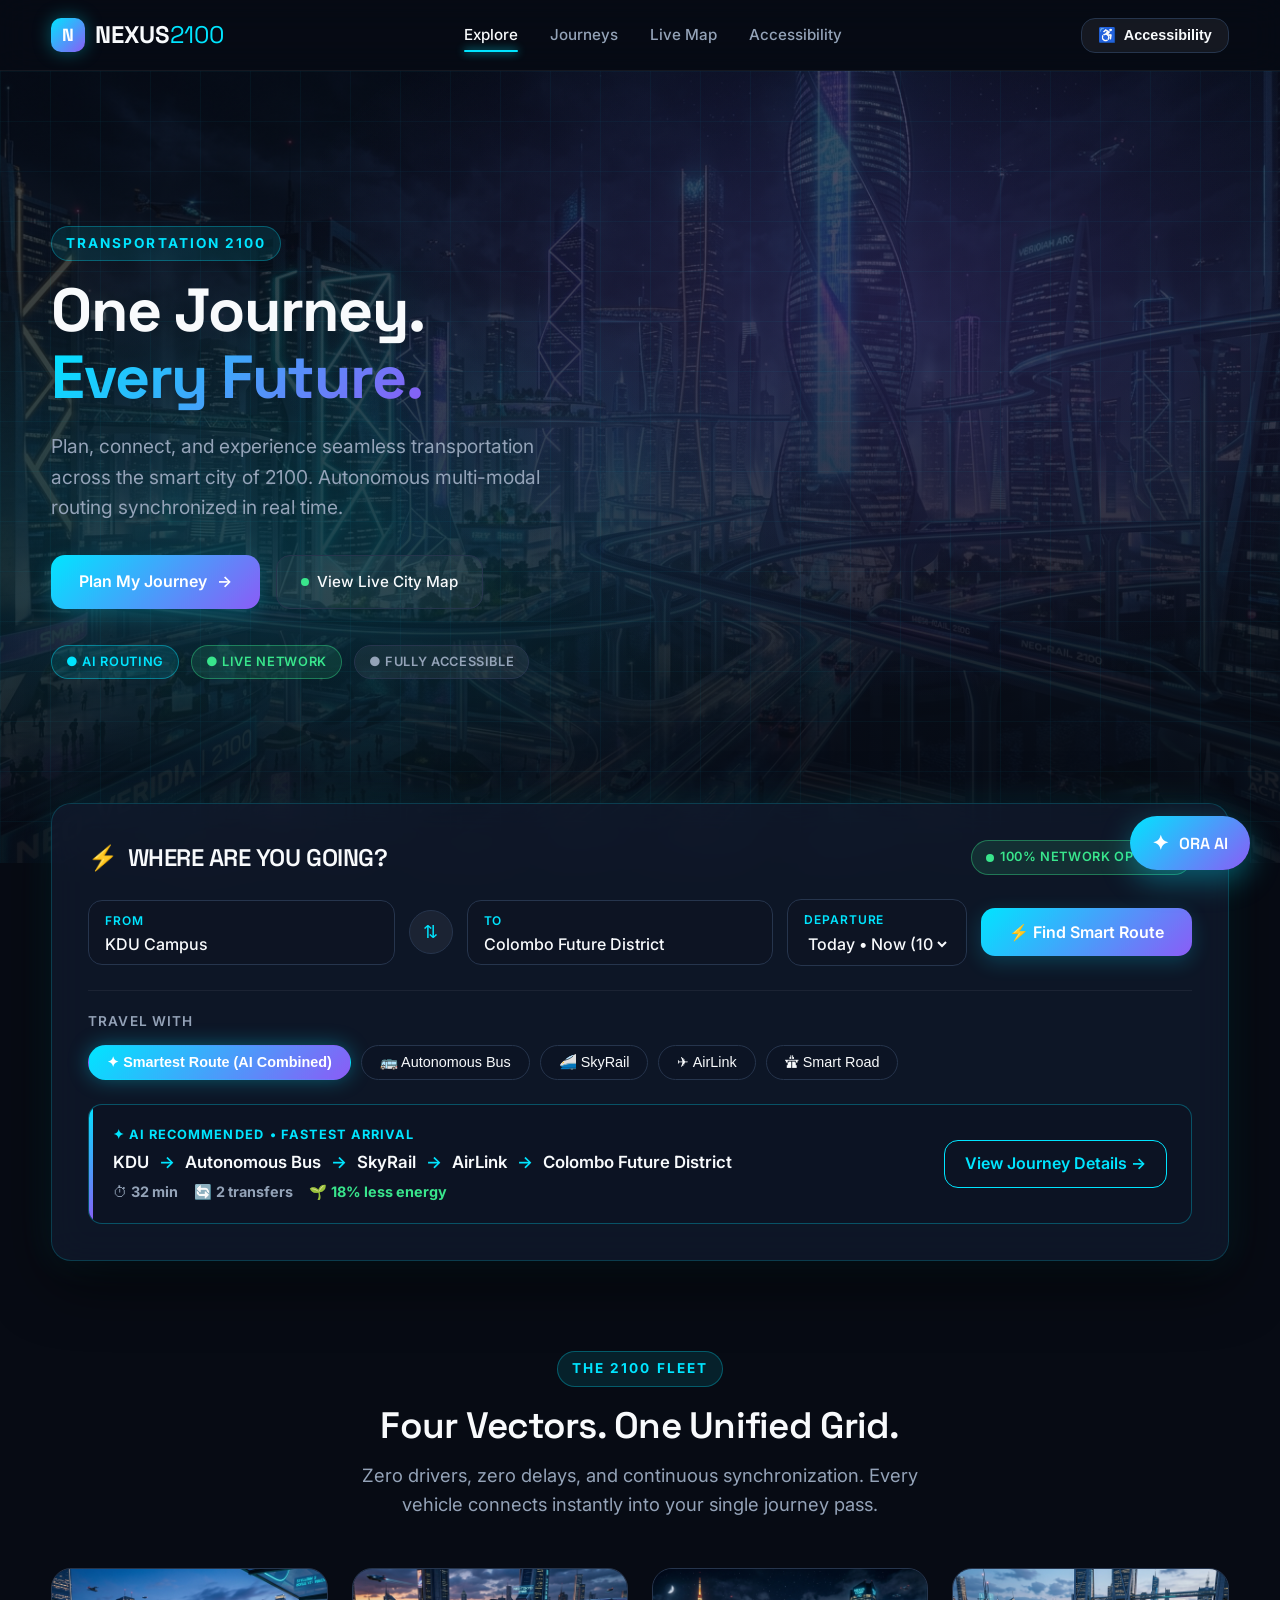
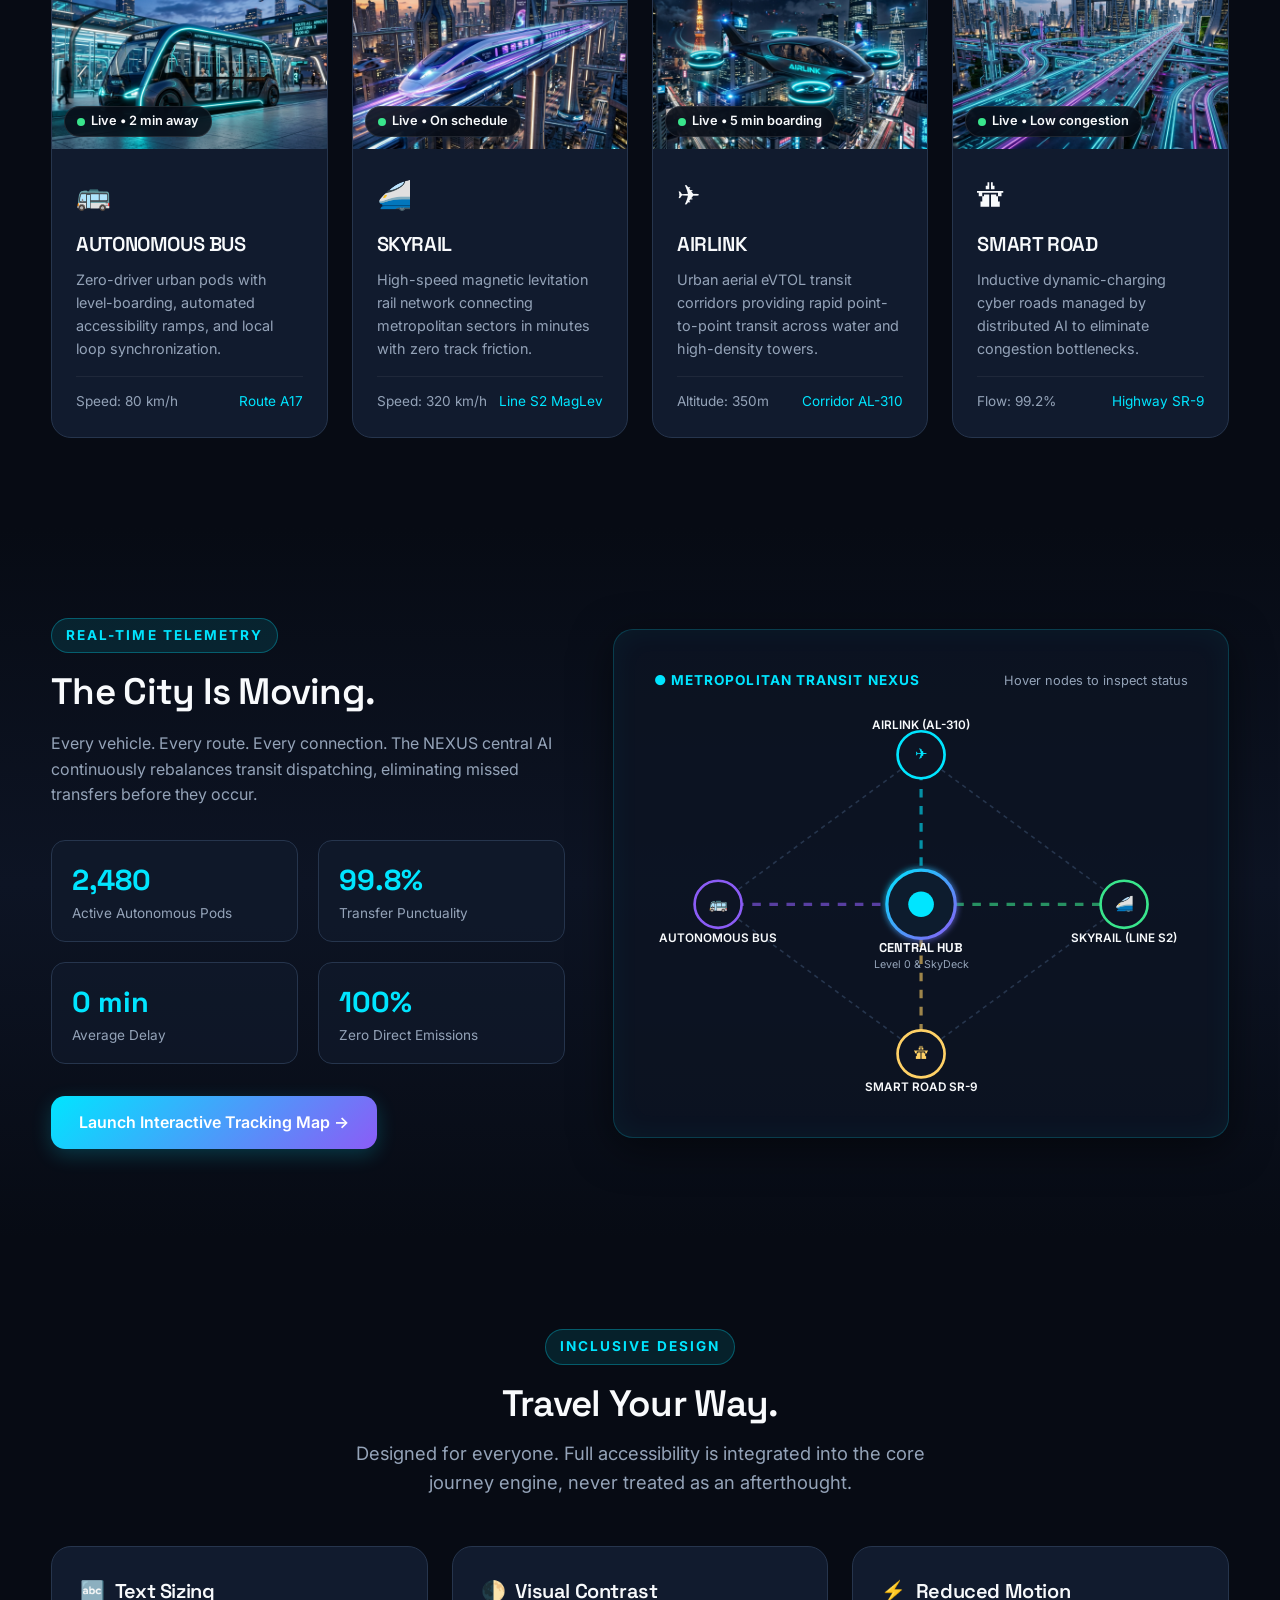
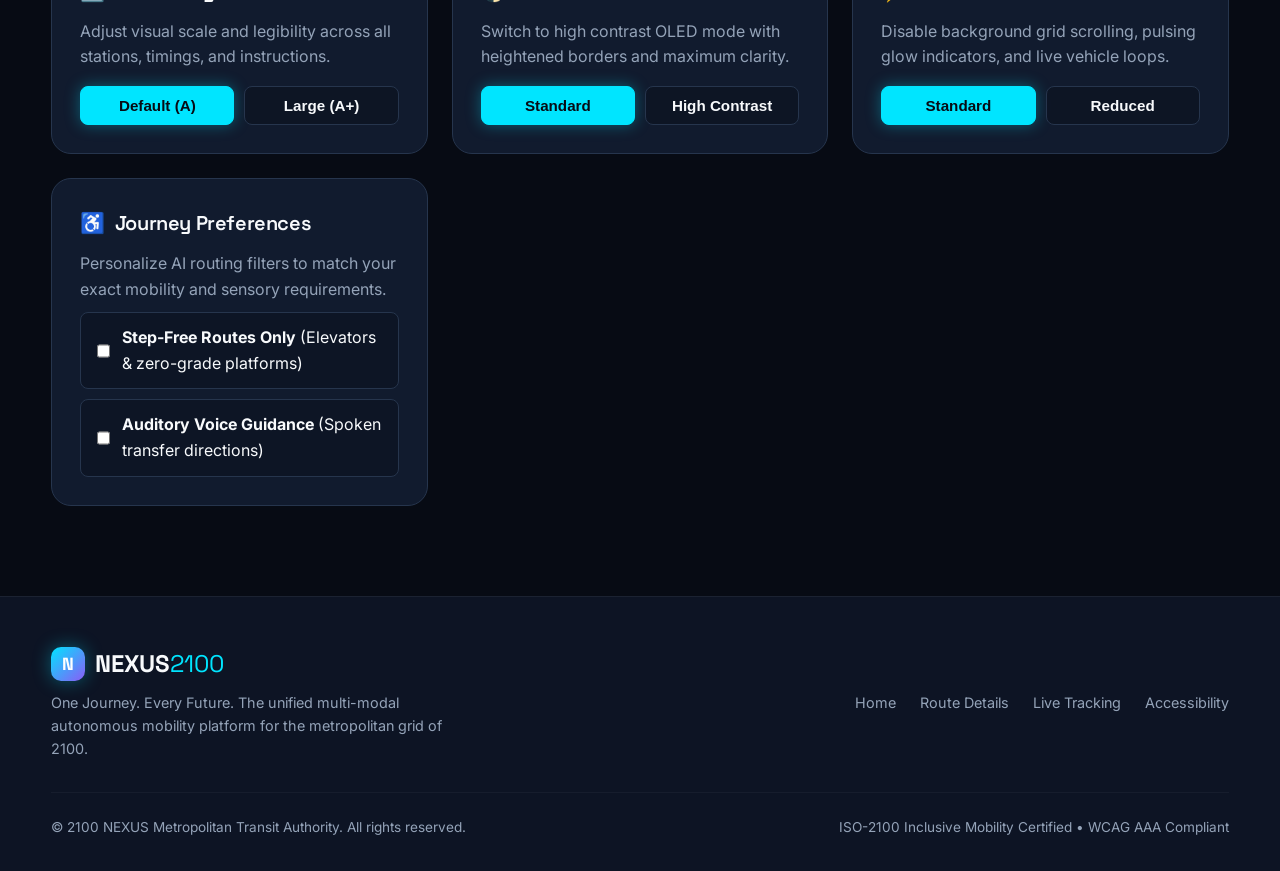
==== index.html @ c4acb55a "Add NEXUS 2100 transportation website" ====
<!DOCTYPE html>
<html lang="en">
<head>
    <meta charset="UTF-8">
    <meta name="viewport" content="width=device-width, initial-scale=1.0">
    <title>NEXUS 2100 | One Journey. Every Future.</title>
    <meta name="description" content="Futuristic multi-modal unified transportation platform for the year 2100. Autonomous buses, SkyRail maglev, AirLink urban flight, and AI smart roads.">
    <link rel="stylesheet" href="css/style.css">
    <link rel="stylesheet" href="css/animations.css">
    <link rel="stylesheet" href="css/responsive.css">
</head>
<body>

    <!-- Accessible Skip Link -->
    <a href="#main-content" class="skip-link">Skip to main content</a>

    <!-- Top Sticky Navigation -->
    <header class="navbar" role="banner">
        <div class="container nav-content">
            <a href="index.html" class="logo" aria-label="NEXUS 2100 Home">
                <div class="logo-symbol" aria-hidden="true">N</div>
                <div>NEXUS<span>2100</span></div>
            </a>

            <nav aria-label="Primary Navigation">
                <ul class="nav-links">
                    <li><a href="index.html" class="nav-link active" aria-current="page">Explore</a></li>
                    <li><a href="route.html" class="nav-link">Journeys</a></li>
                    <li><a href="tracking.html" class="nav-link">Live Map</a></li>
                    <li><a href="#accessibility-section" class="nav-link">Accessibility</a></li>
                </ul>
            </nav>

            <div class="nav-actions">
                <button type="button" class="accessibility-btn" id="accessibility-toggle-btn" aria-label="Open accessibility options">
                    <span aria-hidden="true">♿</span> Accessibility
                </button>
                <button type="button" class="mobile-menu-btn" id="mobile-menu-toggle" aria-label="Toggle navigation menu">
                    ☰
                </button>
            </div>
        </div>
    </header>

    <main id="main-content">
        <!-- Hero Section -->
        <section class="hero" aria-labelledby="hero-title">
            <div class="hero-grid-overlay" aria-hidden="true"></div>
            <div class="container">
                <div class="hero-content animate-fade-up">
                    <span class="eyebrow">TRANSPORTATION 2100</span>
                    <h1 id="hero-title">
                        One Journey.<br>
                        <span class="text-gradient">Every Future.</span>
                    </h1>
                    <p>
                        Plan, connect, and experience seamless transportation across the smart city of 2100. Autonomous multi-modal routing synchronized in real time.
                    </p>

                    <div style="display: flex; gap: 16px; flex-wrap: wrap;">
                        <a href="#journey-search" class="primary-btn">
                            Plan My Journey <span aria-hidden="true">→</span>
                        </a>
                        <a href="tracking.html" class="secondary-btn">
                            <span class="status-dot pulsing" aria-hidden="true"></span> View Live City Map
                        </a>
                    </div>

                    <div class="hero-pills" role="list">
                        <div class="pill-badge cyan" role="listitem">● AI ROUTING</div>
                        <div class="pill-badge green" role="listitem">● LIVE NETWORK</div>
                        <div class="pill-badge" role="listitem">● FULLY ACCESSIBLE</div>
                    </div>
                </div>
            </div>
        </section>

        <!-- Journey Search Card -->
        <div class="container search-card-wrapper" id="journey-search">
            <div class="glass journey-search-card">
                <div class="search-header">
                    <h2>
                        <span class="text-cyan">⚡</span> WHERE ARE YOU GOING?
                    </h2>
                    <span class="pill-badge green">
                        <span class="status-dot pulsing" aria-hidden="true"></span> 100% Network Optimal
                    </span>
                </div>

                <form id="search-form" onsubmit="event.preventDefault(); findJourney();">
                    <div class="search-inputs-grid">
                        <div class="search-field">
                            <label for="from-location-input">FROM</label>
                            <input type="text" id="from-location-input" value="KDU Campus" placeholder="Enter starting station..." required>
                        </div>

                        <button type="button" class="swap-btn" id="swap-locations-btn" aria-label="Swap origin and destination">
                            ⇅
                        </button>

                        <div class="search-field">
                            <label for="to-location-input">TO</label>
                            <input type="text" id="to-location-input" value="Colombo Future District" placeholder="Enter destination..." required>
                        </div>

                        <div class="search-field search-date-field">
                            <label for="date-select">DEPARTURE</label>
                            <select id="date-select">
                                <option value="now">Today • Now (10:10 PM)</option>
                                <option value="plus15">+15 Minutes</option>
                                <option value="plus30">+30 Minutes</option>
                                <option value="custom">Custom Schedule...</option>
                            </select>
                        </div>

                        <button type="button" class="primary-btn search-submit-btn" id="find-route-btn" onclick="findJourney()">
                            <span>⚡ Find Smart Route</span>
                        </button>
                    </div>

                    <!-- Transport Mode Selector -->
                    <div class="mode-selector-wrapper">
                        <span class="mode-selector-label">TRAVEL WITH</span>
                        <div class="mode-chips" role="radiogroup" aria-label="Select preferred transport mode">
                            <button type="button" class="mode-chip smart active" data-mode="smart" role="radio" aria-checked="true">
                                ✦ Smartest Route (AI Combined)
                            </button>
                            <button type="button" class="mode-chip" data-mode="bus" role="radio" aria-checked="false">
                                🚌 Autonomous Bus
                            </button>
                            <button type="button" class="mode-chip" data-mode="train" role="radio" aria-checked="false">
                                🚄 SkyRail
                            </button>
                            <button type="button" class="mode-chip" data-mode="air" role="radio" aria-checked="false">
                                ✈ AirLink
                            </button>
                            <button type="button" class="mode-chip" data-mode="road" role="radio" aria-checked="false">
                                🛣 Smart Road
                            </button>
                        </div>
                    </div>
                </form>

                <!-- AI Recommendation Preview Card -->
                <div class="ai-recommendation-card">
                    <div class="ai-rec-info">
                        <div class="ai-rec-tag">
                            <span>✦ AI RECOMMENDED</span> • FASTEST ARRIVAL
                        </div>
                        <div class="ai-rec-flow">
                            <span>KDU</span>
                            <span class="text-cyan">→</span>
                            <span>Autonomous Bus</span>
                            <span class="text-cyan">→</span>
                            <span>SkyRail</span>
                            <span class="text-cyan">→</span>
                            <span>AirLink</span>
                            <span class="text-cyan">→</span>
                            <span>Colombo Future District</span>
                        </div>
                        <div class="ai-rec-meta">
                            <span>⏱ <strong>32 min</strong></span>
                            <span>🔄 <strong>2 transfers</strong></span>
                            <span class="text-green">🌱 <strong>18% less energy</strong></span>
                        </div>
                    </div>

                    <a href="route.html" class="outline-btn">
                        View Journey Details →
                    </a>
                </div>
            </div>
        </div>

        <!-- Transportation Modes Section -->
        <section class="section" aria-labelledby="modes-heading">
            <div class="container">
                <div class="section-header">
                    <span class="eyebrow">THE 2100 FLEET</span>
                    <h2 id="modes-heading">Four Vectors. One Unified Grid.</h2>
                    <p>
                        Zero drivers, zero delays, and continuous synchronization. Every vehicle connects instantly into your single journey pass.
                    </p>
                </div>

                <div class="transport-grid">
                    <!-- Autonomous Bus -->
                    <article class="transport-card">
                        <div class="transport-image-wrapper">
                            <img src="images/bus.jpg" alt="Sleek autonomous electric bus pod at illuminated transit station in year 2100">
                            <div class="transport-status-badge">
                                <span class="status-dot pulsing" aria-hidden="true"></span> Live • 2 min away
                            </div>
                        </div>
                        <div class="transport-card-body">
                            <div class="transport-card-icon">🚌</div>
                            <h3>AUTONOMOUS BUS</h3>
                            <p>Zero-driver urban pods with level-boarding, automated accessibility ramps, and local loop synchronization.</p>
                            <div class="transport-card-footer">
                                <span>Speed: 80 km/h</span>
                                <span class="text-cyan">Route A17</span>
                            </div>
                        </div>
                    </article>

                    <!-- SkyRail -->
                    <article class="transport-card">
                        <div class="transport-image-wrapper">
                            <img src="images/train.jpg" alt="Futuristic magnetic levitation SkyRail train traversing elevated glowing city tracks">
                            <div class="transport-status-badge">
                                <span class="status-dot pulsing" aria-hidden="true"></span> Live • On schedule
                            </div>
                        </div>
                        <div class="transport-card-body">
                            <div class="transport-card-icon">🚄</div>
                            <h3>SKYRAIL</h3>
                            <p>High-speed magnetic levitation rail network connecting metropolitan sectors in minutes with zero track friction.</p>
                            <div class="transport-card-footer">
                                <span>Speed: 320 km/h</span>
                                <span class="text-cyan">Line S2 MagLev</span>
                            </div>
                        </div>
                    </article>

                    <!-- AirLink -->
                    <article class="transport-card">
                        <div class="transport-image-wrapper">
                            <img src="images/air.jpg" alt="Autonomous eVTOL AirLink passenger aircraft flying between illuminated skyscrapers">
                            <div class="transport-status-badge">
                                <span class="status-dot pulsing" aria-hidden="true"></span> Live • 5 min boarding
                            </div>
                        </div>
                        <div class="transport-card-body">
                            <div class="transport-card-icon">✈</div>
                            <h3>AIRLINK</h3>
                            <p>Urban aerial eVTOL transit corridors providing rapid point-to-point transit across water and high-density towers.</p>
                            <div class="transport-card-footer">
                                <span>Altitude: 350m</span>
                                <span class="text-cyan">Corridor AL-310</span>
                            </div>
                        </div>
                    </article>

                    <!-- Smart Road -->
                    <article class="transport-card">
                        <div class="transport-image-wrapper">
                            <img src="images/road.jpg" alt="Futuristic smart highway with luminous intelligent lanes and autonomous vehicles">
                            <div class="transport-status-badge">
                                <span class="status-dot pulsing" aria-hidden="true"></span> Live • Low congestion
                            </div>
                        </div>
                        <div class="transport-card-body">
                            <div class="transport-card-icon">🛣</div>
                            <h3>SMART ROAD</h3>
                            <p>Inductive dynamic-charging cyber roads managed by distributed AI to eliminate congestion bottlenecks.</p>
                            <div class="transport-card-footer">
                                <span>Flow: 99.2%</span>
                                <span class="text-cyan">Highway SR-9</span>
                            </div>
                        </div>
                    </article>
                </div>
            </div>
        </section>

        <!-- Live Network Visualization Section ("THE CITY IS MOVING") -->
        <section class="section network-section" aria-labelledby="network-heading">
            <div class="container network-container">
                <div class="network-details">
                    <span class="eyebrow">REAL-TIME TELEMETRY</span>
                    <h2 id="network-heading">The City Is Moving.</h2>
                    <p>
                        Every vehicle. Every route. Every connection. The NEXUS central AI continuously rebalances transit dispatching, eliminating missed transfers before they occur.
                    </p>

                    <div class="network-stats">
                        <div class="stat-item">
                            <div class="stat-value">2,480</div>
                            <div class="stat-label">Active Autonomous Pods</div>
                        </div>
                        <div class="stat-item">
                            <div class="stat-value">99.8%</div>
                            <div class="stat-label">Transfer Punctuality</div>
                        </div>
                        <div class="stat-item">
                            <div class="stat-value">0 min</div>
                            <div class="stat-label">Average Delay</div>
                        </div>
                        <div class="stat-item">
                            <div class="stat-value text-green">100%</div>
                            <div class="stat-label">Zero Direct Emissions</div>
                        </div>
                    </div>

                    <div style="margin-top: 32px;">
                        <a href="tracking.html" class="primary-btn">
                            Launch Interactive Tracking Map →
                        </a>
                    </div>
                </div>

                <!-- Animated Interactive Transit Schematic -->
                <div class="network-visual-wrapper">
                    <div style="display: flex; justify-content: space-between; align-items: center; margin-bottom: 20px;">
                        <span style="font-size: 0.85rem; font-weight: 700; color: var(--cyan); letter-spacing: 0.08em;">
                            ● METROPOLITAN TRANSIT NEXUS
                        </span>
                        <span id="active-node-info" style="font-size: 0.8rem; color: var(--muted);">
                            Hover nodes to inspect status
                        </span>
                    </div>

                    <svg class="schematic-svg" viewBox="0 0 500 360" aria-label="Transit Network Diagram">
                        <!-- Grid Lines Background -->
                        <defs>
                            <linearGradient id="cyanVioletGrad" x1="0%" y1="0%" x2="100%" y2="100%">
                                <stop offset="0%" stop-color="#00E5FF" />
                                <stop offset="100%" stop-color="#8B5CF6" />
                            </linearGradient>
                            <filter id="glowEffect">
                                <feGaussianBlur stdDeviation="3" result="coloredBlur"/>
                                <feMerge>
                                    <feMergeNode in="coloredBlur"/>
                                    <feMergeNode in="SourceGraphic"/>
                                </feMerge>
                            </filter>
                        </defs>

                        <!-- Connecting Transit Corridors -->
                        <line x1="250" y1="40" x2="250" y2="180" stroke="#00E5FF" stroke-width="3" opacity="0.6" class="flow-line" />
                        <line x1="60" y1="180" x2="250" y2="180" stroke="#8B5CF6" stroke-width="3" opacity="0.6" class="flow-line" />
                        <line x1="250" y1="180" x2="440" y2="180" stroke="#39E58C" stroke-width="3" opacity="0.6" class="flow-line" />
                        <line x1="250" y1="180" x2="250" y2="320" stroke="#FFD166" stroke-width="3" opacity="0.6" class="flow-line" />
                        
                        <!-- Diagonal Secondary Vectors -->
                        <line x1="60" y1="180" x2="250" y2="40" stroke="#26354D" stroke-width="1.5" stroke-dasharray="4,4" />
                        <line x1="440" y1="180" x2="250" y2="40" stroke="#26354D" stroke-width="1.5" stroke-dasharray="4,4" />
                        <line x1="60" y1="180" x2="250" y2="320" stroke="#26354D" stroke-width="1.5" stroke-dasharray="4,4" />
                        <line x1="440" y1="180" x2="250" y2="320" stroke="#26354D" stroke-width="1.5" stroke-dasharray="4,4" />

                        <!-- Center Central Hub Node -->
                        <circle cx="250" cy="180" r="32" fill="#111B2E" stroke="url(#cyanVioletGrad)" stroke-width="3" filter="url(#glowEffect)" class="transit-node" data-station-name="Future Central Hub" style="cursor: pointer;" />
                        <circle cx="250" cy="180" r="12" fill="#00E5FF" />
                        <text x="250" y="225" fill="#F8FAFC" font-size="12" font-weight="700" text-anchor="middle" font-family="'Space Grotesk', sans-serif">CENTRAL HUB</text>
                        <text x="250" y="240" fill="#94A3B8" font-size="10" text-anchor="middle">Level 0 & SkyDeck</text>

                        <!-- Top: AirLink Node -->
                        <circle cx="250" cy="40" r="22" fill="#0D1424" stroke="#00E5FF" stroke-width="2.5" class="transit-node" data-station-name="AirLink SkyPort" style="cursor: pointer;" />
                        <text x="250" y="44" fill="#00E5FF" font-size="14" text-anchor="middle">✈</text>
                        <text x="250" y="16" fill="#F8FAFC" font-size="11" font-weight="600" text-anchor="middle">AIRLINK (AL-310)</text>

                        <!-- Left: Bus Node -->
                        <circle cx="60" cy="180" r="22" fill="#0D1424" stroke="#8B5CF6" stroke-width="2.5" class="transit-node" data-station-name="KDU Campus Bus Depot" style="cursor: pointer;" />
                        <text x="60" y="184" fill="#8B5CF6" font-size="14" text-anchor="middle">🚌</text>
                        <text x="60" y="215" fill="#F8FAFC" font-size="11" font-weight="600" text-anchor="middle">AUTONOMOUS BUS</text>

                        <!-- Right: SkyRail Node -->
                        <circle cx="440" cy="180" r="22" fill="#0D1424" stroke="#39E58C" stroke-width="2.5" class="transit-node" data-station-name="Colombo Metro Terminal" style="cursor: pointer;" />
                        <text x="440" y="184" fill="#39E58C" font-size="14" text-anchor="middle">🚄</text>
                        <text x="440" y="215" fill="#F8FAFC" font-size="11" font-weight="600" text-anchor="middle">SKYRAIL (LINE S2)</text>

                        <!-- Bottom: Smart Road Node -->
                        <circle cx="250" cy="320" r="22" fill="#0D1424" stroke="#FFD166" stroke-width="2.5" class="transit-node" data-station-name="Smart Corridor Highway" style="cursor: pointer;" />
                        <text x="250" y="324" fill="#FFD166" font-size="14" text-anchor="middle">🛣</text>
                        <text x="250" y="355" fill="#F8FAFC" font-size="11" font-weight="600" text-anchor="middle">SMART ROAD SR-9</text>
                    </svg>
                </div>
            </div>
        </section>

        <!-- Accessibility & Inclusive Experience Section -->
        <section class="section accessibility-section" id="accessibility-section" aria-labelledby="access-heading">
            <div class="container">
                <div class="section-header">
                    <span class="eyebrow">INCLUSIVE DESIGN</span>
                    <h2 id="access-heading">Travel Your Way.</h2>
                    <p>
                        Designed for everyone. Full accessibility is integrated into the core journey engine, never treated as an afterthought.
                    </p>
                </div>

                <div class="access-panel-grid">
                    <!-- Text Scaling -->
                    <div class="access-card">
                        <h3><span aria-hidden="true">🔤</span> Text Sizing</h3>
                        <p>Adjust visual scale and legibility across all stations, timings, and instructions.</p>
                        <div class="access-control-group" role="group" aria-label="Text sizing">
                            <button type="button" class="access-toggle-btn active" data-access-text="normal">Default (A)</button>
                            <button type="button" class="access-toggle-btn" data-access-text="large">Large (A+)</button>
                        </div>
                    </div>

                    <!-- Contrast Control -->
                    <div class="access-card">
                        <h3><span aria-hidden="true">🌓</span> Visual Contrast</h3>
                        <p>Switch to high contrast OLED mode with heightened borders and maximum clarity.</p>
                        <div class="access-control-group" role="group" aria-label="Visual contrast">
                            <button type="button" class="access-toggle-btn active" data-access-contrast="normal">Standard</button>
                            <button type="button" class="access-toggle-btn" data-access-contrast="high">High Contrast</button>
                        </div>
                    </div>

                    <!-- Motion Preference -->
                    <div class="access-card">
                        <h3><span aria-hidden="true">⚡</span> Reduced Motion</h3>
                        <p>Disable background grid scrolling, pulsing glow indicators, and live vehicle loops.</p>
                        <div class="access-control-group" role="group" aria-label="Motion preference">
                            <button type="button" class="access-toggle-btn active" data-access-motion="normal">Standard</button>
                            <button type="button" class="access-toggle-btn" data-access-motion="reduced">Reduced</button>
                        </div>
                    </div>

                    <!-- Route Guidance Preferences -->
                    <div class="access-card">
                        <h3><span aria-hidden="true">♿</span> Journey Preferences</h3>
                        <p>Personalize AI routing filters to match your exact mobility and sensory requirements.</p>
                        
                        <label class="feature-checkbox">
                            <input type="checkbox" id="step-free-check">
                            <span><strong>Step-Free Routes Only</strong> (Elevators & zero-grade platforms)</span>
                        </label>

                        <label class="feature-checkbox">
                            <input type="checkbox" id="voice-guidance-check">
                            <span><strong>Auditory Voice Guidance</strong> (Spoken transfer directions)</span>
                        </label>
                    </div>
                </div>
            </div>
        </section>
    </main>

    <!-- Floating ORA AI Assistant Trigger -->
    <button type="button" class="ora-ai-trigger" id="ora-ai-trigger-btn" aria-label="Open ORA AI Assistant">
        <span class="sparkle" aria-hidden="true">✦</span> ORA AI
    </button>

    <!-- ORA AI Assistant Modal -->
    <div class="ora-modal-overlay" id="ora-ai-modal" role="dialog" aria-modal="true" aria-labelledby="ora-title" aria-hidden="true">
        <div class="ora-modal-card">
            <div class="ora-modal-header">
                <h3 id="ora-title">
                    <span class="text-cyan">✦</span> ORA AI Transit Intelligence
                </h3>
                <button type="button" class="close-modal-btn" id="close-ora-modal" aria-label="Close ORA AI assistant">×</button>
            </div>
            <div class="ora-chat-body" id="ora-chat-messages">
                <div class="chat-bubble assistant">
                    Greetings! I am ORA, your 2100 transit guide. How can I optimize your commute across Colombo Future District today?
                </div>
                <div class="chat-suggestions">
                    <button type="button" class="suggestion-pill">"Find the fastest route"</button>
                    <button type="button" class="suggestion-pill">"Avoid stairs & steps"</button>
                    <button type="button" class="suggestion-pill">"I'm running late"</button>
                    <button type="button" class="suggestion-pill">"Check energy efficiency"</button>
                </div>
            </div>
            <div class="ora-input-bar">
                <input type="text" id="ora-user-input" placeholder="Ask ORA anything about routes or transfers..." aria-label="Ask ORA message">
                <button type="button" class="primary-btn" id="ora-send-btn" style="padding: 10px 18px;">Send</button>
            </div>
        </div>
    </div>

    <!-- Accessibility Quick Drawer Modal -->
    <div class="access-modal-overlay" id="accessibility-modal" role="dialog" aria-modal="true" aria-labelledby="modal-access-title" aria-hidden="true">
        <div class="glass" style="width: min(440px, 100%); padding: 30px; border-color: var(--cyan);">
            <div style="display: flex; justify-content: space-between; align-items: center; margin-bottom: 20px;">
                <h3 id="modal-access-title" style="font-size: 1.3rem;">♿ Accessibility Settings</h3>
                <button type="button" class="close-modal-btn" id="close-access-modal" aria-label="Close modal">×</button>
            </div>
            <p style="font-size: 0.9rem; margin-bottom: 20px;">
                Your preferences are saved and automatically applied across all screens.
            </p>
            <div style="display: flex; flex-direction: column; gap: 16px;">
                <div>
                    <label style="font-size: 0.85rem; font-weight: 600; color: var(--cyan);">TEXT SIZE</label>
                    <div class="access-control-group" style="margin-top: 6px;">
                        <button type="button" class="access-toggle-btn active" data-access-text="normal">Default</button>
                        <button type="button" class="access-toggle-btn" data-access-text="large">Large (116%)</button>
                    </div>
                </div>
                <div>
                    <label style="font-size: 0.85rem; font-weight: 600; color: var(--cyan);">CONTRAST</label>
                    <div class="access-control-group" style="margin-top: 6px;">
                        <button type="button" class="access-toggle-btn active" data-access-contrast="normal">Standard</button>
                        <button type="button" class="access-toggle-btn" data-access-contrast="high">High Contrast OLED</button>
                    </div>
                </div>
                <div>
                    <label style="font-size: 0.85rem; font-weight: 600; color: var(--cyan);">MOTION</label>
                    <div class="access-control-group" style="margin-top: 6px;">
                        <button type="button" class="access-toggle-btn active" data-access-motion="normal">Standard</button>
                        <button type="button" class="access-toggle-btn" data-access-motion="reduced">Reduced</button>
                    </div>
                </div>
            </div>
            <button type="button" class="primary-btn" style="width: 100%; margin-top: 24px;" onclick="document.getElementById('accessibility-modal').classList.remove('open')">
                Save & Apply
            </button>
        </div>
    </div>

    <!-- AI Network Analysis Loading Screen Simulation -->
    <div class="analysis-overlay" id="analysis-overlay" role="dialog" aria-modal="true" aria-hidden="true">
        <div class="analysis-box">
            <div class="spinner-ring" aria-hidden="true"></div>
            <h2 id="analysis-title" style="font-size: 1.6rem; margin-bottom: 8px;">ANALYZING NETWORK...</h2>
            <p style="font-size: 0.95rem;">Evaluating real-time vectors across Colombo Smart City</p>
            
            <ul class="analysis-steps">
                <li class="analysis-step" id="step-bus">
                    <span class="step-icon">●</span>
                    <span class="step-status">Checking autonomous buses...</span>
                </li>
                <li class="analysis-step" id="step-rail">
                    <span class="step-icon">●</span>
                    <span class="step-status">Checking SkyRail corridors...</span>
                </li>
                <li class="analysis-step" id="step-air">
                    <span class="step-icon">●</span>
                    <span class="step-status">Checking air routes & weather...</span>
                </li>
                <li class="analysis-step" id="step-opt">
                    <span class="step-icon">●</span>
                    <span class="step-status">Optimizing transfers & step-free paths...</span>
                </li>
            </ul>
        </div>
    </div>

    <!-- Mobile Bottom Navigation Bar -->
    <nav class="mobile-bottom-nav" aria-label="Mobile Navigation">
        <a href="index.html" class="bottom-nav-item active" aria-current="page">
            <span class="icon">⌂</span>
            <span>Home</span>
        </a>
        <a href="route.html" class="bottom-nav-item">
            <span class="icon">◉</span>
            <span>Journey</span>
        </a>
        <a href="tracking.html" class="bottom-nav-item">
            <span class="icon">🗺</span>
            <span>Map</span>
        </a>
        <button type="button" class="bottom-nav-item" onclick="document.getElementById('accessibility-modal').classList.add('open')">
            <span class="icon">♿</span>
            <span>Access</span>
        </button>
    </nav>

    <!-- Footer -->
    <footer class="footer">
        <div class="container">
            <div class="footer-content">
                <div>
                    <div class="logo" style="margin-bottom: 8px;">
                        <div class="logo-symbol">N</div>
                        <div>NEXUS<span>2100</span></div>
                    </div>
                    <p style="max-width: 400px; font-size: 0.9rem;">
                        One Journey. Every Future. The unified multi-modal autonomous mobility platform for the metropolitan grid of 2100.
                    </p>
                </div>
                <div>
                    <div style="display: flex; gap: 24px; flex-wrap: wrap; font-size: 0.9rem;">
                        <a href="index.html" style="color: var(--muted); text-decoration: none;">Home</a>
                        <a href="route.html" style="color: var(--muted); text-decoration: none;">Route Details</a>
                        <a href="tracking.html" style="color: var(--muted); text-decoration: none;">Live Tracking</a>
                        <a href="#accessibility-section" style="color: var(--muted); text-decoration: none;">Accessibility</a>
                    </div>
                </div>
            </div>
            <div class="footer-bottom">
                <span>© 2100 NEXUS Metropolitan Transit Authority. All rights reserved.</span>
                <span>ISO-2100 Inclusive Mobility Certified • WCAG AAA Compliant</span>
            </div>
        </div>
    </footer>

    <script src="js/common.js"></script>
    <script src="js/main.js"></script>
</body>
</html>
---- css/style.css ----
/* ==========================================================================
   NEXUS 2100 - Core Design System & Stylesheet
   "One Journey. Every Future."
   ========================================================================== */

@import url('https://fonts.googleapis.com/css2?family=Inter:wght@300;400;500;600;700&family=Space+Grotesk:wght@400;500;600;700&display=swap');

/* --- CSS Variables & Design Tokens --- */
:root {
    --bg: #070B14;
    --surface: #0D1424;
    --card: #111B2E;
    --card-hover: #16233B;
    
    --cyan: #00E5FF;
    --cyan-glow: rgba(0, 229, 255, 0.35);
    --violet: #8B5CF6;
    --violet-glow: rgba(139, 92, 246, 0.35);
    
    --green: #39E58C;
    --green-glow: rgba(57, 229, 140, 0.4);
    --yellow: #FFD166;
    --yellow-glow: rgba(255, 209, 102, 0.4);
    --red: #FF5C7A;
    --red-glow: rgba(255, 92, 122, 0.4);
    
    --text: #F8FAFC;
    --muted: #94A3B8;
    --border: #26354D;
    
    --glass-bg: rgba(17, 27, 46, 0.72);
    --glass-border: rgba(255, 255, 255, 0.09);
    --glass-blur: 18px;
    
    --gradient-primary: linear-gradient(135deg, #00E5FF, #8B5CF6);
    --gradient-surface: linear-gradient(180deg, rgba(13, 20, 36, 0.8) 0%, rgba(7, 11, 20, 0.95) 100%);
    --gradient-glow: radial-gradient(circle at center, rgba(0, 229, 255, 0.15) 0%, transparent 70%);

    --font-heading: 'Space Grotesk', -apple-system, BlinkMacSystemFont, sans-serif;
    --font-body: 'Inter', -apple-system, BlinkMacSystemFont, sans-serif;
    
    --radius-sm: 8px;
    --radius-md: 14px;
    --radius-lg: 20px;
    --radius-full: 9999px;
    
    --shadow-card: 0 10px 35px rgba(0, 0, 0, 0.45);
    --shadow-cyan: 0 0 25px rgba(0, 229, 255, 0.25);
    --shadow-violet: 0 0 25px rgba(139, 92, 246, 0.25);
}

/* --- High Contrast Mode --- */
body.high-contrast {
    --bg: #000000;
    --surface: #050505;
    --card: #121212;
    --card-hover: #1c1c1c;
    --text: #FFFFFF;
    --muted: #E2E8F0;
    --border: #475569;
    --cyan: #00FFFF;
    --violet: #B794F4;
    --green: #00FF66;
    --yellow: #FFFF00;
    --red: #FF3366;
    --glass-bg: #000000;
    --glass-border: #FFFFFF;
}

/* --- Large Text Mode --- */
body.large-text {
    font-size: 116%;
}

body.large-text h1 {
    font-size: 3.4rem !important;
}

body.large-text h2 {
    font-size: 2.2rem !important;
}

/* --- Reset & Base Elements --- */
*, *::before, *::after {
    margin: 0;
    padding: 0;
    box-sizing: border-box;
}

html {
    scroll-behavior: smooth;
    font-size: 16px;
}

body {
    background-color: var(--bg);
    color: var(--text);
    font-family: var(--font-body);
    line-height: 1.6;
    min-height: 100vh;
    overflow-x: hidden;
    position: relative;
    display: flex;
    flex-direction: column;
}

/* Skip link for screen-readers / keyboard accessibility */
.skip-link {
    position: absolute;
    top: -60px;
    left: 20px;
    background: var(--cyan);
    color: #000000;
    padding: 10px 18px;
    font-weight: 700;
    border-radius: var(--radius-sm);
    z-index: 9999;
    text-decoration: none;
    transition: top 0.2s ease;
}

.skip-link:focus {
    top: 20px;
}

/* Focus styles for keyboard accessibility */
:focus-visible {
    outline: 2px solid var(--cyan);
    outline-offset: 3px;
}

/* Container */
.container {
    width: min(1200px, 92%);
    margin: 0 auto;
}

/* Typography Hierarchy */
h1, h2, h3, h4, .font-heading {
    font-family: var(--font-heading);
    letter-spacing: -0.02em;
    color: var(--text);
}

h1 {
    font-size: clamp(2.4rem, 5vw, 3.8rem);
    font-weight: 700;
    line-height: 1.1;
}

h2 {
    font-size: clamp(1.8rem, 3.5vw, 2.3rem);
    font-weight: 600;
    line-height: 1.25;
}

h3 {
    font-size: 1.25rem;
    font-weight: 600;
}

p {
    color: var(--muted);
    font-size: 1rem;
}

.text-gradient {
    background: var(--gradient-primary);
    -webkit-background-clip: text;
    -webkit-text-fill-color: transparent;
    display: inline-block;
}

.text-cyan { color: var(--cyan); }
.text-violet { color: var(--violet); }
.text-green { color: var(--green); }
.text-yellow { color: var(--yellow); }
.text-red { color: var(--red); }

/* Glassmorphism Class */
.glass {
    background: var(--glass-bg);
    backdrop-filter: blur(var(--glass-blur));
    -webkit-backdrop-filter: blur(var(--glass-blur));
    border: 1px solid var(--glass-border);
    border-radius: var(--radius-lg);
    box-shadow: var(--shadow-card);
}

/* Buttons */
.primary-btn {
    background: var(--gradient-primary);
    color: #FFFFFF;
    border: none;
    padding: 14px 28px;
    border-radius: var(--radius-md);
    font-family: var(--font-body);
    font-size: 1rem;
    font-weight: 600;
    cursor: pointer;
    display: inline-flex;
    align-items: center;
    justify-content: center;
    gap: 10px;
    text-decoration: none;
    transition: transform 0.25s ease, box-shadow 0.25s ease, opacity 0.2s ease;
    box-shadow: 0 6px 20px rgba(0, 229, 255, 0.2);
}

.primary-btn:hover {
    transform: translateY(-2px);
    box-shadow: 0 10px 30px rgba(0, 229, 255, 0.35);
}

.primary-btn:active {
    transform: translateY(0);
}

.secondary-btn {
    background: rgba(255, 255, 255, 0.05);
    color: var(--text);
    border: 1px solid var(--border);
    padding: 12px 24px;
    border-radius: var(--radius-md);
    font-family: var(--font-body);
    font-size: 0.95rem;
    font-weight: 500;
    cursor: pointer;
    display: inline-flex;
    align-items: center;
    justify-content: center;
    gap: 8px;
    text-decoration: none;
    transition: background 0.2s ease, border-color 0.2s ease, color 0.2s ease;
}

.secondary-btn:hover {
    background: rgba(0, 229, 255, 0.1);
    border-color: var(--cyan);
    color: var(--cyan);
}

.outline-btn {
    background: transparent;
    border: 1px solid var(--cyan);
    color: var(--cyan);
    padding: 10px 20px;
    border-radius: var(--radius-md);
    font-weight: 600;
    cursor: pointer;
    display: inline-flex;
    align-items: center;
    gap: 8px;
    transition: 0.25s ease;
    text-decoration: none;
}

.outline-btn:hover {
    background: rgba(0, 229, 255, 0.12);
    box-shadow: 0 0 15px var(--cyan-glow);
}

/* Badges & Pills */
.pill-badge {
    display: inline-flex;
    align-items: center;
    gap: 6px;
    padding: 6px 14px;
    border-radius: var(--radius-full);
    font-size: 0.8rem;
    font-weight: 600;
    letter-spacing: 0.05em;
    text-transform: uppercase;
    background: rgba(255, 255, 255, 0.06);
    border: 1px solid var(--border);
    color: var(--muted);
}

.pill-badge.active, .pill-badge.cyan {
    background: rgba(0, 229, 255, 0.12);
    border-color: rgba(0, 229, 255, 0.4);
    color: var(--cyan);
}

.pill-badge.green {
    background: rgba(57, 229, 140, 0.12);
    border-color: rgba(57, 229, 140, 0.4);
    color: var(--green);
}

/* Status Indicator Dot */
.status-dot {
    width: 8px;
    height: 8px;
    border-radius: 50%;
    background-color: var(--green);
    display: inline-block;
}

.status-dot.pulsing {
    box-shadow: 0 0 0 0 rgba(57, 229, 140, 0.6);
    animation: pulseDot 1.6s infinite;
}

.status-dot.yellow {
    background-color: var(--yellow);
    box-shadow: 0 0 0 0 rgba(255, 209, 102, 0.6);
}

.status-dot.red {
    background-color: var(--red);
    box-shadow: 0 0 0 0 rgba(255, 92, 122, 0.6);
}

/* ==========================================================================
   Header & Navigation
   ========================================================================== */
.navbar {
    position: sticky;
    top: 0;
    z-index: 100;
    background: rgba(7, 11, 20, 0.85);
    backdrop-filter: blur(16px);
    -webkit-backdrop-filter: blur(16px);
    border-bottom: 1px solid rgba(255, 255, 255, 0.06);
    padding: 16px 0;
    transition: background 0.3s ease;
}

.nav-content {
    display: flex;
    align-items: center;
    justify-content: space-between;
}

.logo {
    display: flex;
    align-items: center;
    gap: 10px;
    text-decoration: none;
    font-family: var(--font-heading);
    font-size: 1.5rem;
    font-weight: 700;
    color: var(--text);
}

.logo-symbol {
    width: 34px;
    height: 34px;
    border-radius: 10px;
    background: var(--gradient-primary);
    display: flex;
    align-items: center;
    justify-content: center;
    color: #FFFFFF;
    font-weight: 800;
    font-size: 1.1rem;
    box-shadow: 0 0 18px var(--cyan-glow);
}

.logo span {
    color: var(--cyan);
    font-weight: 400;
}

.nav-links {
    display: flex;
    align-items: center;
    gap: 32px;
    list-style: none;
}

.nav-link {
    color: var(--muted);
    text-decoration: none;
    font-size: 0.95rem;
    font-weight: 500;
    transition: color 0.2s ease;
    position: relative;
    padding: 4px 0;
}

.nav-link:hover, .nav-link.active {
    color: var(--text);
}

.nav-link.active::after {
    content: '';
    position: absolute;
    bottom: -4px;
    left: 0;
    width: 100%;
    height: 2px;
    background: var(--cyan);
    border-radius: 2px;
    box-shadow: 0 0 8px var(--cyan);
}

.nav-actions {
    display: flex;
    align-items: center;
    gap: 12px;
}

.accessibility-btn {
    background: rgba(255, 255, 255, 0.06);
    border: 1px solid var(--border);
    color: var(--text);
    padding: 8px 16px;
    border-radius: var(--radius-md);
    font-size: 0.9rem;
    font-weight: 600;
    cursor: pointer;
    display: inline-flex;
    align-items: center;
    gap: 8px;
    transition: all 0.2s ease;
}

.accessibility-btn:hover {
    background: rgba(0, 229, 255, 0.1);
    border-color: var(--cyan);
    color: var(--cyan);
    box-shadow: 0 0 12px rgba(0, 229, 255, 0.2);
}

.mobile-menu-btn {
    display: none;
    background: transparent;
    border: 1px solid var(--border);
    color: var(--text);
    padding: 8px 12px;
    border-radius: var(--radius-sm);
    font-size: 1.25rem;
    cursor: pointer;
}

/* ==========================================================================
   Hero Section
   ========================================================================== */
.hero {
    min-height: 88vh;
    display: flex;
    align-items: center;
    position: relative;
    overflow: hidden;
    padding: 60px 0 90px;
    background: 
        radial-gradient(ellipse at 70% 30%, rgba(139, 92, 246, 0.18), transparent 50%),
        radial-gradient(ellipse at 20% 60%, rgba(0, 229, 255, 0.15), transparent 45%),
        linear-gradient(180deg, rgba(7, 11, 20, 0.72) 0%, rgba(7, 11, 20, 0.94) 95%),
        url("../images/city.jpg");
    background-size: cover;
    background-position: center;
    background-repeat: no-repeat;
}

.hero-grid-overlay {
    position: absolute;
    inset: 0;
    pointer-events: none;
    background-image:
        linear-gradient(rgba(0, 229, 255, 0.04) 1px, transparent 1px),
        linear-gradient(90deg, rgba(0, 229, 255, 0.04) 1px, transparent 1px);
    background-size: 50px 50px;
    animation: gridMove 12s linear infinite;
}

.hero-content {
    max-width: 680px;
    position: relative;
    z-index: 2;
}

.eyebrow {
    display: inline-block;
    color: var(--cyan);
    font-size: 0.85rem;
    font-weight: 700;
    letter-spacing: 0.15em;
    text-transform: uppercase;
    margin-bottom: 16px;
    background: rgba(0, 229, 255, 0.1);
    border: 1px solid rgba(0, 229, 255, 0.3);
    padding: 6px 14px;
    border-radius: var(--radius-full);
}

.hero h1 {
    margin-bottom: 20px;
}

.hero p {
    font-size: 1.2rem;
    margin-bottom: 32px;
    line-height: 1.6;
    max-width: 540px;
}

.hero-pills {
    display: flex;
    flex-wrap: wrap;
    gap: 12px;
    margin-top: 36px;
}

/* ==========================================================================
   Journey Search Card Component
   ========================================================================== */
.search-card-wrapper {
    margin-top: -60px;
    position: relative;
    z-index: 10;
}

.journey-search-card {
    padding: 36px;
    border: 1px solid rgba(0, 229, 255, 0.18);
    box-shadow: 0 20px 60px rgba(0, 0, 0, 0.6), 0 0 35px rgba(0, 229, 255, 0.12);
}

.search-header {
    display: flex;
    align-items: center;
    justify-content: space-between;
    margin-bottom: 24px;
    flex-wrap: wrap;
    gap: 12px;
}

.search-header h2 {
    font-size: 1.5rem;
    display: flex;
    align-items: center;
    gap: 10px;
}

.search-inputs-grid {
    display: grid;
    grid-template-columns: 1fr auto 1fr 180px auto;
    align-items: center;
    gap: 14px;
    margin-bottom: 24px;
}

.search-field {
    background: rgba(13, 20, 36, 0.85);
    border: 1px solid var(--border);
    border-radius: var(--radius-md);
    padding: 10px 16px;
    transition: border-color 0.2s ease, box-shadow 0.2s ease;
    display: flex;
    flex-direction: column;
}

.search-field:focus-within {
    border-color: var(--cyan);
    box-shadow: 0 0 15px rgba(0, 229, 255, 0.2);
}

.search-field label {
    font-size: 0.75rem;
    text-transform: uppercase;
    letter-spacing: 0.08em;
    font-weight: 600;
    color: var(--cyan);
    margin-bottom: 4px;
}

.search-field input, .search-field select {
    background: transparent;
    border: none;
    color: var(--text);
    font-family: var(--font-body);
    font-size: 1rem;
    font-weight: 500;
    outline: none;
    width: 100%;
}

.search-field input::placeholder {
    color: rgba(148, 163, 184, 0.5);
}

.swap-btn {
    width: 44px;
    height: 44px;
    border-radius: 50%;
    background: rgba(255, 255, 255, 0.06);
    border: 1px solid var(--border);
    color: var(--cyan);
    font-size: 1.1rem;
    cursor: pointer;
    display: flex;
    align-items: center;
    justify-content: center;
    transition: transform 0.3s ease, background 0.2s ease;
}

.swap-btn:hover {
    transform: rotate(180deg);
    background: rgba(0, 229, 255, 0.15);
    border-color: var(--cyan);
}

/* Transport Mode Selector */
.mode-selector-wrapper {
    margin-top: 20px;
    padding-top: 20px;
    border-top: 1px solid rgba(255, 255, 255, 0.06);
}

.mode-selector-label {
    font-size: 0.85rem;
    font-weight: 600;
    text-transform: uppercase;
    letter-spacing: 0.08em;
    color: var(--muted);
    margin-bottom: 12px;
    display: block;
}

.mode-chips {
    display: flex;
    flex-wrap: wrap;
    gap: 10px;
}

.mode-chip {
    background: rgba(13, 20, 36, 0.8);
    border: 1px solid var(--border);
    color: var(--text);
    padding: 8px 18px;
    border-radius: var(--radius-full);
    font-size: 0.9rem;
    font-weight: 500;
    cursor: pointer;
    display: inline-flex;
    align-items: center;
    gap: 8px;
    transition: all 0.2s ease;
}

.mode-chip:hover {
    border-color: var(--cyan);
    background: rgba(0, 229, 255, 0.08);
}

.mode-chip.active {
    background: rgba(0, 229, 255, 0.15);
    border-color: var(--cyan);
    color: var(--cyan);
    font-weight: 600;
    box-shadow: 0 0 15px rgba(0, 229, 255, 0.2);
}

.mode-chip.smart {
    border-color: rgba(139, 92, 246, 0.5);
    background: rgba(139, 92, 246, 0.12);
    color: #C4B5FD;
}

.mode-chip.smart.active {
    background: var(--gradient-primary);
    color: #FFFFFF;
    border-color: transparent;
    box-shadow: 0 0 20px rgba(0, 229, 255, 0.35);
}

/* AI Route Quick Recommendation Banner */
.ai-recommendation-card {
    margin-top: 24px;
    background: rgba(13, 20, 36, 0.95);
    border: 1px solid rgba(0, 229, 255, 0.3);
    border-radius: var(--radius-md);
    padding: 20px 24px;
    display: flex;
    align-items: center;
    justify-content: space-between;
    flex-wrap: wrap;
    gap: 16px;
    position: relative;
    overflow: hidden;
}

.ai-recommendation-card::before {
    content: '';
    position: absolute;
    left: 0;
    top: 0;
    bottom: 0;
    width: 4px;
    background: var(--gradient-primary);
}

.ai-rec-info {
    display: flex;
    flex-direction: column;
    gap: 4px;
}

.ai-rec-tag {
    display: inline-flex;
    align-items: center;
    gap: 6px;
    color: var(--cyan);
    font-size: 0.8rem;
    font-weight: 700;
    text-transform: uppercase;
    letter-spacing: 0.08em;
}

.ai-rec-flow {
    display: flex;
    align-items: center;
    gap: 10px;
    font-weight: 600;
    color: var(--text);
    font-size: 1.05rem;
    flex-wrap: wrap;
}

.ai-rec-meta {
    display: flex;
    align-items: center;
    gap: 16px;
    color: var(--muted);
    font-size: 0.9rem;
}

/* ==========================================================================
   Transportation Cards Section
   ========================================================================== */
.section {
    padding: 90px 0;
}

.section-header {
    margin-bottom: 48px;
    text-align: center;
}

.section-header p {
    font-size: 1.15rem;
    max-width: 580px;
    margin: 12px auto 0;
}

.transport-grid {
    display: grid;
    grid-template-columns: repeat(auto-fit, minmax(260px, 1fr));
    gap: 24px;
}

.transport-card {
    border-radius: var(--radius-lg);
    overflow: hidden;
    background: var(--card);
    border: 1px solid var(--border);
    transition: transform 0.3s ease, border-color 0.3s ease, box-shadow 0.3s ease;
    display: flex;
    flex-direction: column;
}

.transport-card:hover {
    transform: translateY(-6px);
    border-color: var(--cyan);
    box-shadow: 0 15px 40px rgba(0, 0, 0, 0.5), 0 0 25px rgba(0, 229, 255, 0.15);
}

.transport-image-wrapper {
    height: 180px;
    position: relative;
    overflow: hidden;
}

.transport-image-wrapper img {
    width: 100%;
    height: 100%;
    object-fit: cover;
    transition: transform 0.5s ease;
}

.transport-card:hover .transport-image-wrapper img {
    transform: scale(1.05);
}

.transport-status-badge {
    position: absolute;
    bottom: 12px;
    left: 12px;
    background: rgba(7, 11, 20, 0.85);
    backdrop-filter: blur(10px);
    border: 1px solid rgba(255, 255, 255, 0.1);
    padding: 4px 12px;
    border-radius: var(--radius-full);
    font-size: 0.8rem;
    font-weight: 600;
    display: flex;
    align-items: center;
    gap: 6px;
}

.transport-card-body {
    padding: 24px;
    display: flex;
    flex-direction: column;
    flex: 1;
}

.transport-card-icon {
    font-size: 1.75rem;
    margin-bottom: 10px;
}

.transport-card-body h3 {
    margin-bottom: 8px;
    font-size: 1.25rem;
}

.transport-card-body p {
    font-size: 0.9rem;
    margin-bottom: 16px;
    flex: 1;
}

.transport-card-footer {
    display: flex;
    align-items: center;
    justify-content: space-between;
    padding-top: 14px;
    border-top: 1px solid rgba(255, 255, 255, 0.06);
    font-size: 0.85rem;
    color: var(--muted);
}

/* ==========================================================================
   Live Network Schematic Visualization ("THE CITY IS MOVING")
   ========================================================================== */
.network-section {
    background: linear-gradient(180deg, var(--bg) 0%, var(--surface) 50%, var(--bg) 100%);
    position: relative;
    overflow: hidden;
}

.network-container {
    display: grid;
    grid-template-columns: 1fr 1.2fr;
    align-items: center;
    gap: 48px;
}

.network-details h2 {
    margin-bottom: 16px;
}

.network-stats {
    display: grid;
    grid-template-columns: repeat(2, 1fr);
    gap: 20px;
    margin-top: 32px;
}

.stat-item {
    background: rgba(17, 27, 46, 0.6);
    border: 1px solid var(--border);
    padding: 16px 20px;
    border-radius: var(--radius-md);
}

.stat-value {
    font-family: var(--font-heading);
    font-size: 1.8rem;
    font-weight: 700;
    color: var(--cyan);
}

.stat-label {
    font-size: 0.85rem;
    color: var(--muted);
}

.network-visual-wrapper {
    position: relative;
    padding: 40px;
    border-radius: var(--radius-lg);
    background: rgba(13, 20, 36, 0.8);
    border: 1px solid rgba(0, 229, 255, 0.2);
    box-shadow: 0 10px 40px rgba(0, 0, 0, 0.5), inset 0 0 30px rgba(0, 229, 255, 0.05);
}

.schematic-svg {
    width: 100%;
    height: auto;
    display: block;
}

/* ==========================================================================
   Accessibility & Travel Profile Section
   ========================================================================== */
.accessibility-section {
    position: relative;
}

.access-panel-grid {
    display: grid;
    grid-template-columns: repeat(auto-fit, minmax(280px, 1fr));
    gap: 24px;
}

.access-card {
    padding: 28px;
    background: var(--card);
    border: 1px solid var(--border);
    border-radius: var(--radius-lg);
    transition: border-color 0.2s ease;
}

.access-card:hover {
    border-color: rgba(0, 229, 255, 0.3);
}

.access-card h3 {
    display: flex;
    align-items: center;
    gap: 10px;
    margin-bottom: 12px;
}

.access-control-group {
    display: flex;
    gap: 10px;
    margin-top: 16px;
    flex-wrap: wrap;
}

.access-toggle-btn {
    flex: 1;
    min-width: 70px;
    background: rgba(13, 20, 36, 0.9);
    border: 1px solid var(--border);
    color: var(--text);
    padding: 10px 14px;
    border-radius: var(--radius-sm);
    font-weight: 600;
    font-size: 0.95rem;
    cursor: pointer;
    text-align: center;
    transition: all 0.2s ease;
}

.access-toggle-btn:hover {
    border-color: var(--cyan);
    color: var(--cyan);
}

.access-toggle-btn.active {
    background: var(--cyan);
    color: #070B14;
    border-color: var(--cyan);
    box-shadow: 0 0 15px var(--cyan-glow);
}

.feature-checkbox {
    display: flex;
    align-items: center;
    gap: 12px;
    padding: 12px 16px;
    background: rgba(13, 20, 36, 0.8);
    border: 1px solid var(--border);
    border-radius: var(--radius-sm);
    cursor: pointer;
    margin-top: 10px;
    transition: border-color 0.2s ease;
    user-select: none;
}

.feature-checkbox:hover {
    border-color: var(--cyan);
}

.feature-checkbox input {
    accent-color: var(--cyan);
    width: 18px;
    height: 18px;
    cursor: pointer;
}

/* ==========================================================================
   Interactive Modals & Drawers
   ========================================================================== */
/* ORA AI Floating Button & Modal */
.ora-ai-trigger {
    position: fixed;
    bottom: 30px;
    right: 30px;
    z-index: 900;
    background: var(--gradient-primary);
    color: #FFFFFF;
    border: none;
    border-radius: var(--radius-full);
    padding: 14px 22px;
    font-family: var(--font-heading);
    font-weight: 600;
    font-size: 1rem;
    display: flex;
    align-items: center;
    gap: 10px;
    cursor: pointer;
    box-shadow: 0 10px 30px rgba(0, 229, 255, 0.35);
    transition: transform 0.25s ease, box-shadow 0.25s ease;
}

.ora-ai-trigger:hover {
    transform: translateY(-4px) scale(1.02);
    box-shadow: 0 15px 40px rgba(0, 229, 255, 0.5);
}

.ora-ai-trigger .sparkle {
    font-size: 1.25rem;
    animation: float 3s ease-in-out infinite;
}

.ora-modal-overlay {
    position: fixed;
    inset: 0;
    background: rgba(0, 0, 0, 0.6);
    backdrop-filter: blur(8px);
    z-index: 1000;
    display: none;
    align-items: center;
    justify-content: center;
    padding: 20px;
}

.ora-modal-overlay.open {
    display: flex;
}

.ora-modal-card {
    width: min(480px, 100%);
    background: #0D1424;
    border: 1px solid rgba(0, 229, 255, 0.3);
    border-radius: var(--radius-lg);
    box-shadow: 0 20px 60px rgba(0, 0, 0, 0.8), 0 0 40px rgba(0, 229, 255, 0.2);
    overflow: hidden;
    display: flex;
    flex-direction: column;
}

.ora-modal-header {
    padding: 20px 24px;
    background: rgba(17, 27, 46, 0.8);
    border-bottom: 1px solid var(--border);
    display: flex;
    align-items: center;
    justify-content: space-between;
}

.ora-modal-header h3 {
    display: flex;
    align-items: center;
    gap: 10px;
}

.close-modal-btn {
    background: transparent;
    border: none;
    color: var(--muted);
    font-size: 1.5rem;
    cursor: pointer;
    line-height: 1;
    padding: 4px;
    transition: color 0.2s ease;
}

.close-modal-btn:hover {
    color: var(--text);
}

.ora-chat-body {
    padding: 24px;
    max-height: 320px;
    overflow-y: auto;
    display: flex;
    flex-direction: column;
    gap: 14px;
}

.chat-bubble {
    padding: 12px 16px;
    border-radius: var(--radius-md);
    font-size: 0.95rem;
    line-height: 1.5;
}

.chat-bubble.assistant {
    background: rgba(17, 27, 46, 0.9);
    border: 1px solid rgba(0, 229, 255, 0.15);
    color: var(--text);
    align-self: flex-start;
}

.chat-bubble.user {
    background: var(--gradient-primary);
    color: #FFFFFF;
    align-self: flex-end;
    box-shadow: 0 4px 15px rgba(0, 229, 255, 0.2);
}

.chat-suggestions {
    display: flex;
    flex-wrap: wrap;
    gap: 8px;
    margin-top: 10px;
}

.suggestion-pill {
    background: rgba(255, 255, 255, 0.05);
    border: 1px solid var(--border);
    color: var(--cyan);
    padding: 6px 12px;
    border-radius: var(--radius-full);
    font-size: 0.85rem;
    cursor: pointer;
    transition: all 0.2s ease;
}

.suggestion-pill:hover {
    background: rgba(0, 229, 255, 0.15);
    border-color: var(--cyan);
}

.ora-input-bar {
    padding: 16px 20px;
    border-top: 1px solid var(--border);
    display: flex;
    gap: 10px;
    background: rgba(7, 11, 20, 0.9);
}

.ora-input-bar input {
    flex: 1;
    background: rgba(17, 27, 46, 0.8);
    border: 1px solid var(--border);
    border-radius: var(--radius-md);
    padding: 10px 16px;
    color: var(--text);
    font-family: var(--font-body);
    font-size: 0.95rem;
    outline: none;
}

.ora-input-bar input:focus {
    border-color: var(--cyan);
}

/* Accessibility Drawer Modal */
.access-modal-overlay {
    position: fixed;
    inset: 0;
    background: rgba(0, 0, 0, 0.65);
    backdrop-filter: blur(8px);
    z-index: 1000;
    display: none;
    align-items: center;
    justify-content: center;
    padding: 20px;
}

.access-modal-overlay.open {
    display: flex;
}

/* Loading Simulation Modal */
.analysis-overlay {
    position: fixed;
    inset: 0;
    background: rgba(7, 11, 20, 0.92);
    backdrop-filter: blur(16px);
    z-index: 2000;
    display: none;
    align-items: center;
    justify-content: center;
    flex-direction: column;
    padding: 24px;
    text-align: center;
}

.analysis-overlay.open {
    display: flex;
}

.analysis-box {
    max-width: 440px;
    width: 100%;
}

.spinner-ring {
    width: 64px;
    height: 64px;
    border: 3px solid rgba(0, 229, 255, 0.15);
    border-top-color: var(--cyan);
    border-radius: 50%;
    animation: spin 1s linear infinite;
    margin: 0 auto 24px;
}

.analysis-steps {
    list-style: none;
    margin-top: 24px;
    display: flex;
    flex-direction: column;
    gap: 12px;
    text-align: left;
}

.analysis-step {
    display: flex;
    align-items: center;
    gap: 10px;
    color: var(--muted);
    font-size: 0.95rem;
    transition: color 0.3s ease;
}

.analysis-step.done {
    color: var(--text);
}

.analysis-step.done .step-icon {
    color: var(--green);
}

/* ==========================================================================
   Mobile Bottom Navigation Bar
   ========================================================================== */
.mobile-bottom-nav {
    display: none;
    position: fixed;
    bottom: 0;
    left: 0;
    right: 0;
    background: rgba(7, 11, 20, 0.94);
    backdrop-filter: blur(20px);
    -webkit-backdrop-filter: blur(20px);
    border-top: 1px solid rgba(255, 255, 255, 0.08);
    padding: 10px 16px 14px;
    z-index: 950;
    justify-content: space-around;
}

.bottom-nav-item {
    display: flex;
    flex-direction: column;
    align-items: center;
    gap: 4px;
    color: var(--muted);
    text-decoration: none;
    font-size: 0.75rem;
    font-weight: 500;
    transition: color 0.2s ease;
    background: none;
    border: none;
    cursor: pointer;
}

.bottom-nav-item .icon {
    font-size: 1.3rem;
    line-height: 1;
}

.bottom-nav-item.active, .bottom-nav-item:hover {
    color: var(--cyan);
}

/* ==========================================================================
   Footer
   ========================================================================== */
.footer {
    margin-top: auto;
    background: var(--surface);
    border-top: 1px solid rgba(255, 255, 255, 0.06);
    padding: 48px 0 32px;
}

.footer-content {
    display: flex;
    justify-content: space-between;
    align-items: center;
    flex-wrap: wrap;
    gap: 24px;
    margin-bottom: 32px;
}

.footer-bottom {
    display: flex;
    justify-content: space-between;
    align-items: center;
    flex-wrap: wrap;
    gap: 16px;
    padding-top: 24px;
    border-top: 1px solid rgba(255, 255, 255, 0.04);
    font-size: 0.85rem;
    color: var(--muted);
}

/* ==========================================================================
   Screen 02 - Route Details & Timeline Styles
   ========================================================================== */
.route-page-header {
    padding: 40px 0 20px;
}

.back-link {
    display: inline-flex;
    align-items: center;
    gap: 8px;
    color: var(--cyan);
    text-decoration: none;
    font-weight: 600;
    font-size: 0.95rem;
    margin-bottom: 20px;
    transition: transform 0.2s ease;
}

.back-link:hover {
    transform: translateX(-4px);
}

.route-summary-bar {
    display: flex;
    justify-content: space-between;
    align-items: center;
    padding: 24px 32px;
    background: var(--card);
    border: 1px solid var(--border);
    border-radius: var(--radius-lg);
    margin-bottom: 32px;
    flex-wrap: wrap;
    gap: 20px;
}

.route-endpoints {
    display: flex;
    flex-direction: column;
    gap: 4px;
}

.route-arrival-stats {
    display: flex;
    align-items: center;
    gap: 24px;
    flex-wrap: wrap;
}

.arrival-stat-box {
    text-align: right;
}

.arrival-time-large {
    font-family: var(--font-heading);
    font-size: 2rem;
    font-weight: 700;
    color: var(--cyan);
    line-height: 1;
}

.arrival-meta-label {
    font-size: 0.85rem;
    color: var(--muted);
    margin-top: 4px;
}

/* Live Status Card */
.live-status-card {
    padding: 24px 28px;
    border-radius: var(--radius-lg);
    background: var(--card);
    border: 1px solid var(--border);
    margin-bottom: 30px;
    transition: all 0.3s ease;
}

.live-status-card.status-normal {
    border-left: 5px solid var(--green);
}

.live-status-card.status-warning {
    border-left: 5px solid var(--yellow);
    background: rgba(255, 209, 102, 0.05);
    border-color: rgba(255, 209, 102, 0.4);
}

.live-status-card.status-rebooked {
    border-left: 5px solid var(--cyan);
    background: rgba(0, 229, 255, 0.05);
}

.status-card-header {
    display: flex;
    align-items: center;
    justify-content: space-between;
    margin-bottom: 12px;
    flex-wrap: wrap;
    gap: 10px;
}

.status-indicator {
    display: flex;
    align-items: center;
    gap: 10px;
    font-weight: 700;
    font-size: 0.95rem;
    letter-spacing: 0.05em;
}

.status-main-msg {
    font-size: 1.05rem;
    color: var(--text);
    margin-bottom: 16px;
}

.status-quick-stats {
    display: flex;
    gap: 24px;
    flex-wrap: wrap;
    font-size: 0.9rem;
    color: var(--muted);
    padding-top: 12px;
    border-top: 1px solid rgba(255, 255, 255, 0.06);
}

.status-quick-stats strong {
    color: var(--text);
}

/* AI Smart Rebooking Banner */
.ai-rebooking-banner {
    display: none;
    background: linear-gradient(135deg, rgba(139, 92, 246, 0.18), rgba(0, 229, 255, 0.12));
    border: 1px solid var(--violet);
    border-radius: var(--radius-lg);
    padding: 24px 28px;
    margin-bottom: 32px;
    box-shadow: 0 10px 30px rgba(139, 92, 246, 0.25);
}

.rebooking-header {
    display: flex;
    align-items: center;
    gap: 10px;
    color: #C4B5FD;
    font-weight: 700;
    font-size: 0.95rem;
    margin-bottom: 10px;
}

.rebooking-body {
    display: flex;
    justify-content: space-between;
    align-items: center;
    flex-wrap: wrap;
    gap: 20px;
}

.rebooking-actions {
    display: flex;
    gap: 12px;
    flex-wrap: wrap;
}

/* Vertical Timeline */
.timeline-container {
    position: relative;
    padding: 20px 0 40px;
}

.timeline-step {
    display: flex;
    gap: 24px;
    position: relative;
    padding-bottom: 32px;
}

.timeline-step:last-child {
    padding-bottom: 0;
}

.timeline-marker {
    display: flex;
    flex-direction: column;
    align-items: center;
    width: 44px;
    flex-shrink: 0;
}

.timeline-dot {
    width: 40px;
    height: 40px;
    border-radius: 50%;
    background: var(--surface);
    border: 2px solid var(--border);
    display: flex;
    align-items: center;
    justify-content: center;
    font-size: 1.1rem;
    z-index: 2;
    transition: all 0.3s ease;
}

.timeline-dot.start {
    background: var(--cyan);
    border-color: var(--cyan);
    box-shadow: 0 0 15px var(--cyan-glow);
}

.timeline-dot.start::after {
    content: '';
    width: 12px;
    height: 12px;
    background: #070B14;
    border-radius: 50%;
}

.timeline-dot.transit {
    background: #111B2E;
    border-color: var(--cyan);
}

.timeline-dot.transfer {
    background: #111B2E;
    border-color: var(--yellow);
}

.timeline-dot.end {
    background: var(--green);
    border-color: var(--green);
    box-shadow: 0 0 15px var(--green-glow);
}

.timeline-dot.end::after {
    content: '';
    width: 12px;
    height: 12px;
    background: #070B14;
    border-radius: 50%;
}

.timeline-connector {
    width: 3px;
    flex: 1;
    background: linear-gradient(180deg, var(--border) 0%, rgba(0, 229, 255, 0.4) 100%);
    margin: 6px 0;
}

.timeline-content {
    flex: 1;
    background: rgba(17, 27, 46, 0.6);
    border: 1px solid var(--border);
    border-radius: var(--radius-md);
    padding: 18px 24px;
    transition: all 0.2s ease;
}

.timeline-content.highlight {
    background: rgba(17, 27, 46, 0.9);
    border-color: rgba(0, 229, 255, 0.3);
    box-shadow: 0 4px 20px rgba(0, 0, 0, 0.3);
}

.timeline-time {
    font-size: 0.85rem;
    font-weight: 700;
    color: var(--cyan);
    letter-spacing: 0.05em;
    margin-bottom: 4px;
}

.timeline-title {
    font-size: 1.15rem;
    font-weight: 600;
    color: var(--text);
    margin-bottom: 4px;
}

.timeline-meta {
    font-size: 0.9rem;
    color: #E2E8F0;
    margin-bottom: 6px;
    font-weight: 500;
}

.timeline-subtext {
    font-size: 0.85rem;
    color: var(--muted);
}

.timeline-detail {
    display: flex;
    align-items: center;
    gap: 12px;
    margin-top: 8px;
    flex-wrap: wrap;
}

.timeline-badge {
    padding: 3px 10px;
    border-radius: var(--radius-full);
    font-size: 0.78rem;
    font-weight: 600;
    background: rgba(255, 255, 255, 0.08);
    color: var(--text);
}

.timeline-badge.warning {
    background: rgba(255, 209, 102, 0.15);
    color: var(--yellow);
    border: 1px solid rgba(255, 209, 102, 0.3);
}

.timeline-badge.success {
    background: rgba(57, 229, 140, 0.15);
    color: var(--green);
    border: 1px solid rgba(57, 229, 140, 0.3);
}

.step-free-badge {
    font-size: 0.8rem;
    color: var(--cyan);
    display: inline-flex;
    align-items: center;
    gap: 4px;
}

/* Health and Sustainability Cards */
.journey-metrics-grid {
    display: grid;
    grid-template-columns: 1fr 1fr;
    gap: 24px;
    margin-top: 32px;
}

.metric-box {
    padding: 24px;
    background: var(--card);
    border: 1px solid var(--border);
    border-radius: var(--radius-lg);
}

.progress-bar-bg {
    width: 100%;
    height: 8px;
    background: rgba(255, 255, 255, 0.1);
    border-radius: var(--radius-full);
    margin: 12px 0 8px;
    overflow: hidden;
}

.progress-bar-fill {
    height: 100%;
    background: var(--gradient-primary);
    border-radius: var(--radius-full);
    transition: width 0.5s ease;
}

/* ==========================================================================
   Screen 03 - Live Tracking & Cyber Map Styles
   ========================================================================== */
.tracking-header-bar {
    display: flex;
    justify-content: space-between;
    align-items: center;
    padding: 24px 0 16px;
    flex-wrap: wrap;
    gap: 16px;
}

.map-card-container {
    position: relative;
    background: #060910;
    border: 1px solid var(--border);
    border-radius: var(--radius-lg);
    overflow: hidden;
    box-shadow: 0 20px 60px rgba(0, 0, 0, 0.7);
    margin-bottom: 32px;
}

.map-toolbar {
    position: absolute;
    top: 18px;
    left: 18px;
    z-index: 20;
    display: flex;
    gap: 8px;
    flex-wrap: wrap;
}

.map-layer-toggle {
    background: rgba(13, 20, 36, 0.85);
    backdrop-filter: blur(12px);
    border: 1px solid var(--border);
    color: var(--text);
    padding: 6px 14px;
    border-radius: var(--radius-full);
    font-size: 0.8rem;
    font-weight: 600;
    cursor: pointer;
    transition: all 0.2s ease;
}

.map-layer-toggle:hover {
    border-color: var(--cyan);
}

.map-layer-toggle.active {
    background: var(--cyan);
    color: #070B14;
    border-color: var(--cyan);
    box-shadow: 0 0 12px var(--cyan-glow);
}

.map-svg-canvas {
    width: 100%;
    height: auto;
    min-height: 480px;
    display: block;
    background: 
        radial-gradient(circle at 50% 50%, rgba(0, 229, 255, 0.06) 0%, transparent 60%),
        linear-gradient(rgba(0, 229, 255, 0.03) 1px, transparent 1px),
        linear-gradient(90deg, rgba(0, 229, 255, 0.03) 1px, transparent 1px);
    background-size: 100% 100%, 40px 40px, 40px 40px;
}

.map-station-node {
    cursor: pointer;
    transition: transform 0.2s ease;
}

.map-station-node:hover circle:first-child {
    transform: scale(1.2);
    transform-origin: center;
}

/* Floating Station Info Toast */
.station-info-toast {
    position: absolute;
    top: 70px;
    left: 18px;
    z-index: 25;
    background: rgba(13, 20, 36, 0.92);
    backdrop-filter: blur(14px);
    border: 1px solid var(--cyan);
    border-radius: var(--radius-md);
    padding: 12px 18px;
    box-shadow: 0 10px 30px rgba(0, 0, 0, 0.6), 0 0 15px var(--cyan-glow);
    display: none;
    max-width: 300px;
}

/* Tracking Bottom Sheet / Floating HUD */
.tracking-hud-card {
    padding: 28px 32px;
    background: var(--card);
    border: 1px solid var(--border);
    border-radius: var(--radius-lg);
    box-shadow: var(--shadow-card);
    display: flex;
    justify-content: space-between;
    align-items: center;
    flex-wrap: wrap;
    gap: 24px;
    position: relative;
    overflow: hidden;
}

.tracking-hud-card::before {
    content: '';
    position: absolute;
    top: 0;
    left: 0;
    right: 0;
    height: 3px;
    background: var(--gradient-primary);
}

.hud-vehicle-info {
    display: flex;
    flex-direction: column;
    gap: 4px;
}

.hud-telemetry-cluster {
    display: flex;
    align-items: center;
    gap: 32px;
    flex-wrap: wrap;
}

.telemetry-item {
    display: flex;
    flex-direction: column;
}

.telemetry-label {
    font-size: 0.75rem;
    font-weight: 700;
    letter-spacing: 0.08em;
    color: var(--muted);
    text-transform: uppercase;
}

.telemetry-val-large {
    font-family: var(--font-heading);
    font-size: 2.2rem;
    font-weight: 700;
    color: var(--cyan);
    line-height: 1.1;
}

.telemetry-val-medium {
    font-family: var(--font-heading);
    font-size: 1.3rem;
    font-weight: 600;
    color: var(--text);
}
---- css/animations.css ----
/* ==========================================================================
   NEXUS 2100 - Keyframe Animations & Micro-Interactions
   ========================================================================== */

/* 1. Moving Cyber Grid */
@keyframes gridMove {
    from {
        transform: translateY(0);
    }
    to {
        transform: translateY(50px);
    }
}

/* 2. Floating Elements */
@keyframes float {
    0%, 100% {
        transform: translateY(0px);
    }
    50% {
        transform: translateY(-8px);
    }
}

/* 3. Live Pulse Dot */
@keyframes pulseDot {
    0% {
        box-shadow: 0 0 0 0 rgba(57, 229, 140, 0.7);
    }
    70% {
        box-shadow: 0 0 0 10px rgba(57, 229, 140, 0);
    }
    100% {
        box-shadow: 0 0 0 0 rgba(57, 229, 140, 0);
    }
}

/* 4. Cyan Radar Pulse */
@keyframes cyanPulse {
    0% {
        box-shadow: 0 0 0 0 rgba(0, 229, 255, 0.6);
    }
    70% {
        box-shadow: 0 0 0 14px rgba(0, 229, 255, 0);
    }
    100% {
        box-shadow: 0 0 0 0 rgba(0, 229, 255, 0);
    }
}

/* 5. Smooth Page Entrance */
@keyframes fadeUp {
    from {
        opacity: 0;
        transform: translateY(24px);
    }
    to {
        opacity: 1;
        transform: translateY(0);
    }
}

.animate-fade-up {
    animation: fadeUp 0.6s cubic-bezier(0.16, 1, 0.3, 1) forwards;
}

/* 6. Vehicle Movement Animation */
@keyframes vehicleMove {
    0% {
        transform: translateX(0);
    }
    50% {
        transform: translateX(140px);
    }
    100% {
        transform: translateX(0);
    }
}

.vehicle-animated {
    animation: vehicleMove 7s ease-in-out infinite;
}

/* 7. SVG Transit Line Dash Flow */
@keyframes dashFlow {
    to {
        stroke-dashoffset: -100;
    }
}

.flow-line {
    stroke-dasharray: 8, 8;
    animation: dashFlow 4s linear infinite;
}

/* 8. Rotating Spinner */
@keyframes spin {
    from {
        transform: rotate(0deg);
    }
    to {
        transform: rotate(360deg);
    }
}

/* 9. Glow Breathing */
@keyframes glowBreathe {
    0%, 100% {
        filter: drop-shadow(0 0 8px rgba(0, 229, 255, 0.3));
    }
    50% {
        filter: drop-shadow(0 0 20px rgba(0, 229, 255, 0.7));
    }
}

.glow-breathe {
    animation: glowBreathe 3s ease-in-out infinite;
}

/* ==========================================================================
   REDUCED MOTION ACCESSIBILITY OVERRIDES
   Critical requirement for accessibility compliance
   ========================================================================== */
@media (prefers-reduced-motion: reduce) {
    *, *::before, *::after {
        animation-duration: 0.01ms !important;
        animation-iteration-count: 1 !important;
        transition-duration: 0.01ms !important;
        scroll-behavior: auto !important;
    }
}

body.reduce-motion *,
body.reduce-motion *::before,
body.reduce-motion *::after {
    animation-duration: 0.01ms !important;
    animation-iteration-count: 1 !important;
    transition-duration: 0.01ms !important;
    scroll-behavior: auto !important;
}
---- css/responsive.css ----
/* ==========================================================================
   NEXUS 2100 - Responsive Design & Mobile-First Breakpoints
   Breakpoints: 375px, 390px, 430px, 768px, 1024px, 1440px
   ========================================================================== */

/* --- Tablet / Medium Devices (max-width: 1024px) --- */
@media (max-width: 1024px) {
    .network-container {
        grid-template-columns: 1fr;
        gap: 36px;
    }

    .search-inputs-grid {
        grid-template-columns: 1fr auto 1fr;
    }

    .search-date-field, .search-submit-btn {
        grid-column: span 3;
    }
}

/* --- Mobile Landscape & Large Phones (max-width: 768px) --- */
@media (max-width: 768px) {
    body {
        padding-bottom: 74px; /* Space for mobile bottom nav */
    }

    .navbar nav {
        display: none;
    }

    .mobile-menu-btn {
        display: block;
    }

    .mobile-bottom-nav {
        display: flex;
    }

    .hero {
        min-height: 80vh;
        padding: 90px 0 60px;
        text-align: left;
    }

    .hero h1 {
        font-size: 2.3rem;
        line-height: 1.15;
    }

    .hero p {
        font-size: 1.05rem;
    }

    .search-card-wrapper {
        margin-top: -30px;
    }

    .journey-search-card {
        padding: 24px 18px;
    }

    .search-inputs-grid {
        display: flex;
        flex-direction: column;
        gap: 12px;
    }

    .swap-btn {
        align-self: center;
        margin: -4px 0;
        transform: rotate(90deg);
    }

    .swap-btn:hover {
        transform: rotate(270deg);
    }

    .primary-btn {
        width: 100%;
        padding: 16px 20px;
        font-size: 1.05rem;
    }

    .mode-chips {
        justify-content: flex-start;
        overflow-x: auto;
        padding-bottom: 8px;
        flex-wrap: nowrap;
        -webkit-overflow-scrolling: touch;
    }

    .mode-chip {
        flex-shrink: 0;
        white-space: nowrap;
    }

    .ai-recommendation-card {
        flex-direction: column;
        align-items: flex-start;
    }

    .ai-recommendation-card .outline-btn {
        width: 100%;
        justify-content: center;
    }

    .transport-grid {
        grid-template-columns: 1fr;
    }

    .network-visual-wrapper {
        padding: 20px;
    }

    .network-stats {
        grid-template-columns: 1fr;
    }

    .ora-ai-trigger {
        bottom: 84px; /* Above bottom nav */
        right: 18px;
        padding: 10px 16px;
        font-size: 0.9rem;
    }

    .footer {
        padding-bottom: 90px;
    }

    /* Screen 02 Route Timeline Mobile Adaptations */
    .route-summary-bar {
        flex-direction: column;
        align-items: flex-start;
        gap: 14px;
    }

    .route-timeline-node {
        padding-left: 36px !important;
    }

    /* Screen 03 Live Tracking Mobile Bottom Sheet */
    .mobile-tracking-sheet {
        position: fixed;
        bottom: 68px;
        left: 0;
        right: 0;
        z-index: 850;
        border-radius: 24px 24px 0 0 !important;
        border-bottom: none !important;
        max-height: 52vh;
        overflow-y: auto;
    }
}

/* --- Standard Mobile (max-width: 430px) --- */
@media (max-width: 430px) {
    .container {
        width: 92%;
    }

    h1 {
        font-size: 2rem;
    }

    h2 {
        font-size: 1.5rem;
    }

    .hero-pills {
        gap: 8px;
    }

    .pill-badge {
        font-size: 0.72rem;
        padding: 5px 10px;
    }

    .journey-search-card {
        padding: 20px 14px;
    }

    .access-control-group {
        flex-direction: column;
    }

    .access-toggle-btn {
        width: 100%;
    }
}

/* --- Compact Mobile (max-width: 375px) --- */
@media (max-width: 375px) {
    h1 {
        font-size: 1.85rem;
    }

    .logo {
        font-size: 1.3rem;
    }

    .hero p {
        font-size: 0.95rem;
    }
}

/* --- Large Desktop / High Resolution (min-width: 1440px) --- */
@media (min-width: 1440px) {
    .container {
        width: min(1360px, 90%);
    }

    h1 {
        font-size: 4.2rem;
    }

    .hero {
        min-height: 85vh;
    }
}
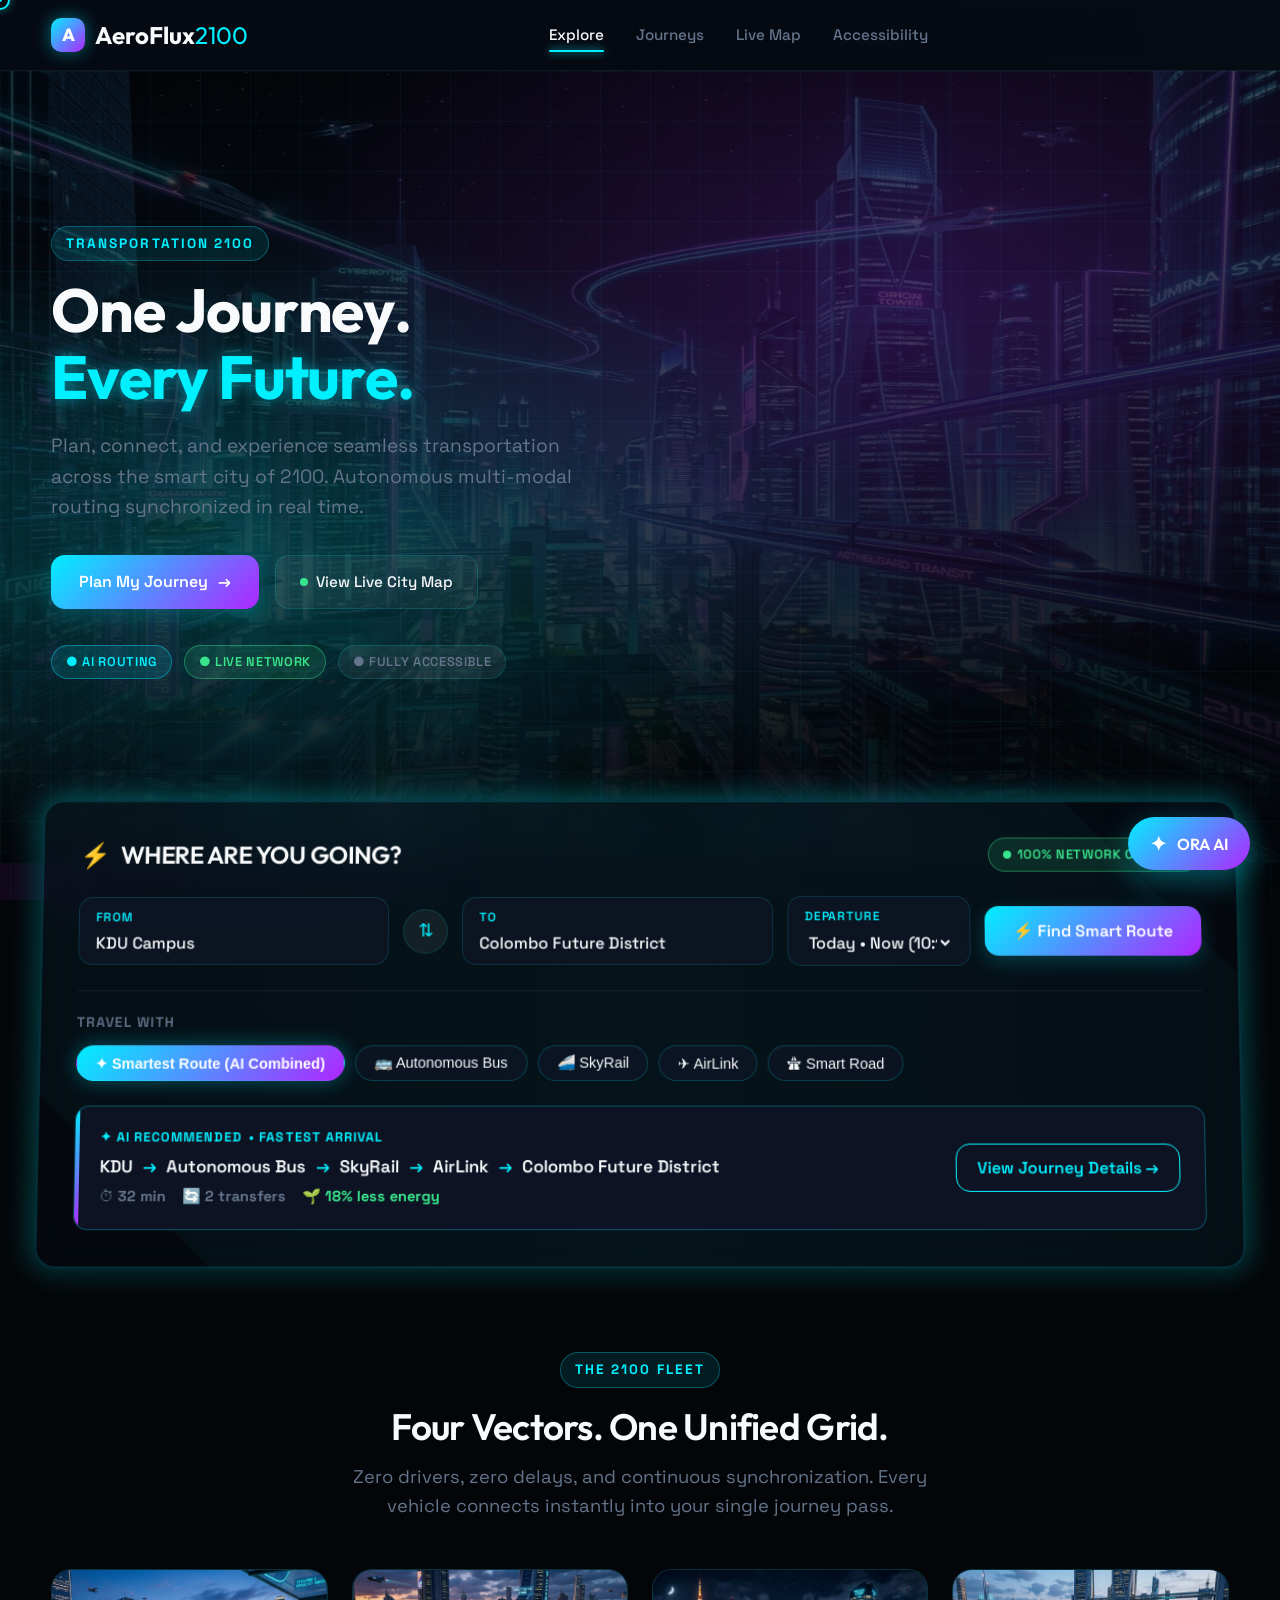
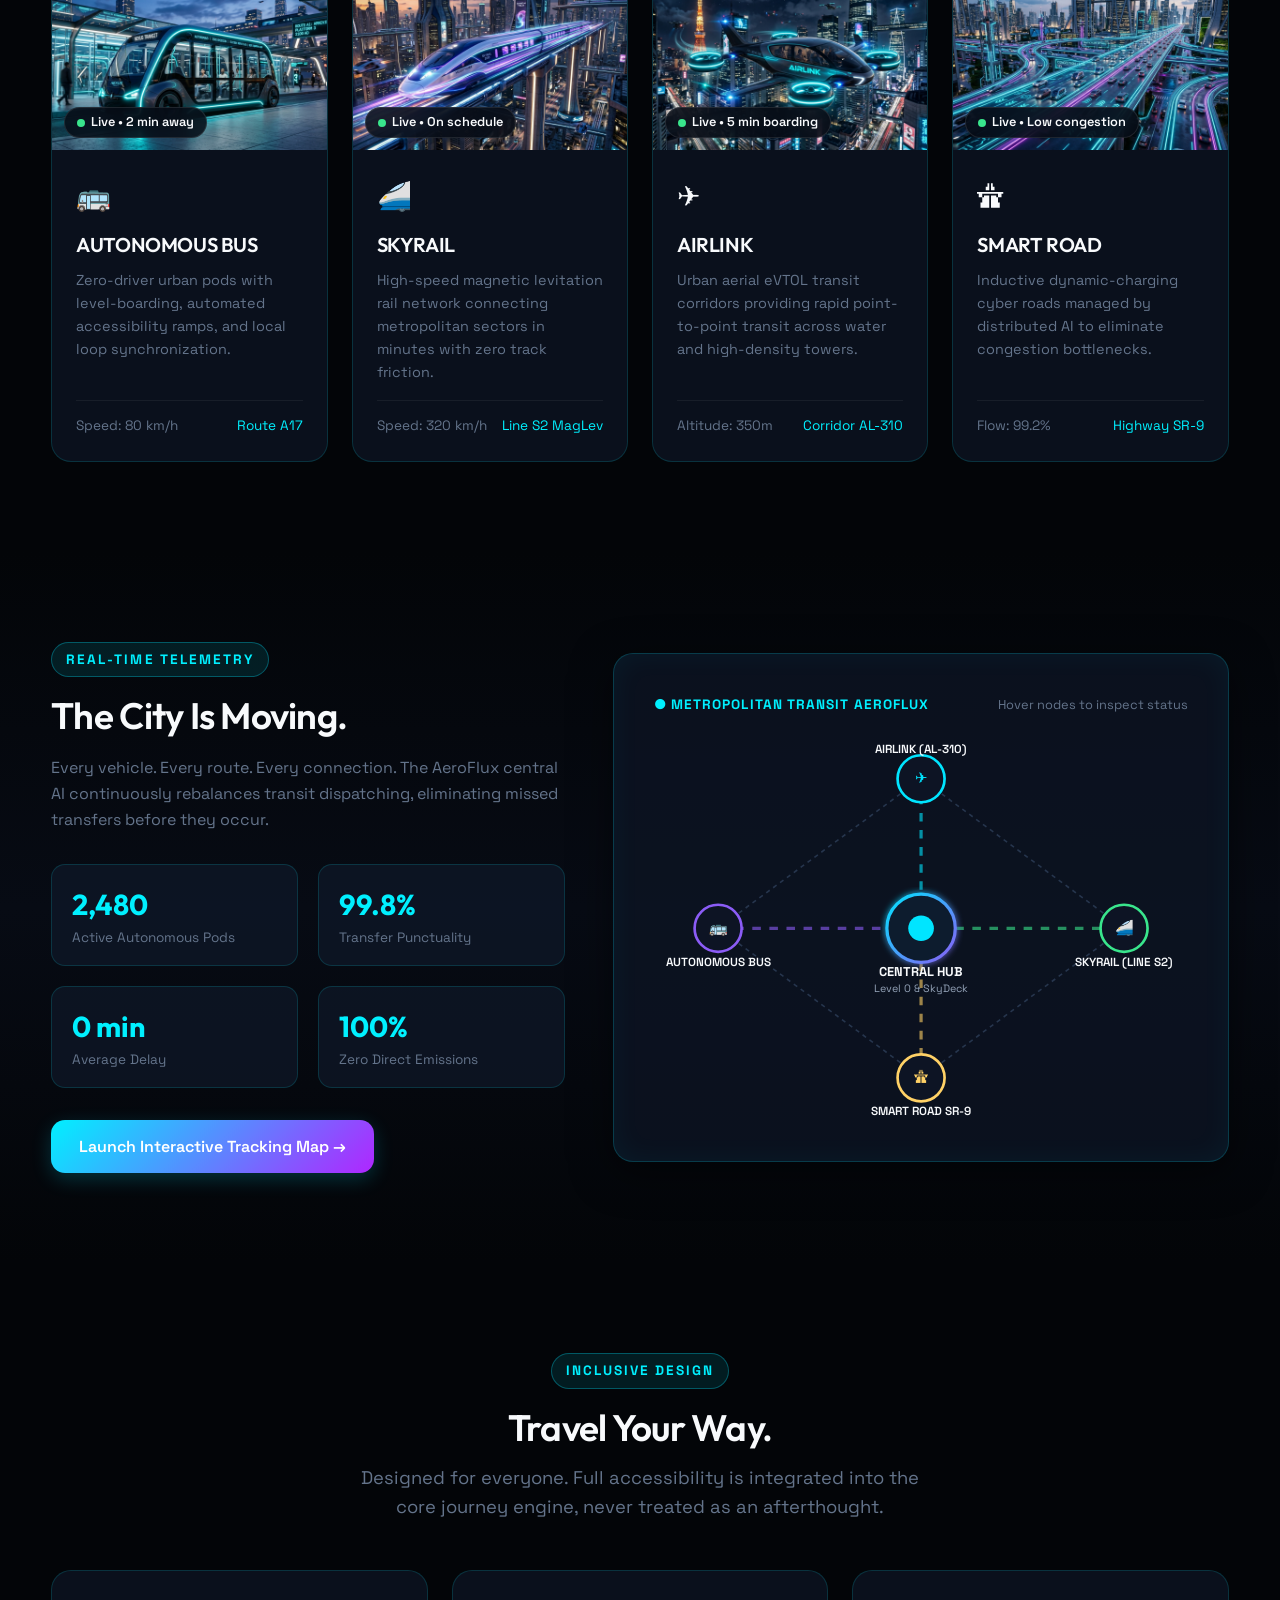
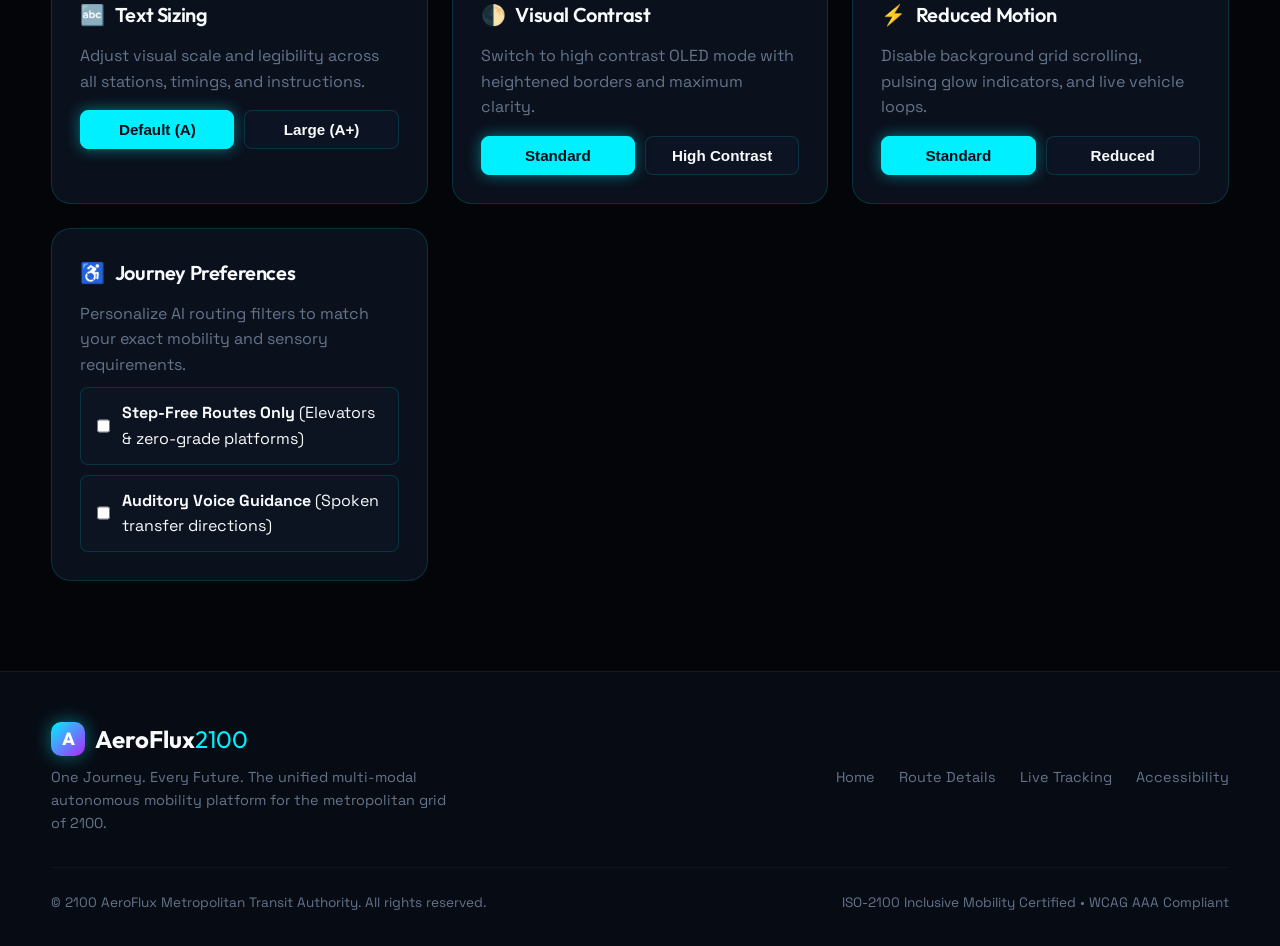
==== commit 8f0ce49b: "Add NEXUS 2100 transportation website" ====
--- a/index.html
+++ b/index.html
@@ -1,14 +1,17 @@
 <!DOCTYPE html>
 <html lang="en">
+
 <head>
     <meta charset="UTF-8">
     <meta name="viewport" content="width=device-width, initial-scale=1.0">
-    <title>NEXUS 2100 | One Journey. Every Future.</title>
-    <meta name="description" content="Futuristic multi-modal unified transportation platform for the year 2100. Autonomous buses, SkyRail maglev, AirLink urban flight, and AI smart roads.">
+    <title>AeroFlux | One Journey. Every Future.</title>
+    <meta name="description"
+        content="Futuristic multi-modal unified transportation platform for the year 2100. Autonomous buses, SkyRail maglev, AirLink urban flight, and AI smart roads.">
     <link rel="stylesheet" href="css/style.css">
     <link rel="stylesheet" href="css/animations.css">
     <link rel="stylesheet" href="css/responsive.css">
 </head>
+
 <body>
 
     <!-- Accessible Skip Link -->
@@ -17,9 +20,9 @@
     <!-- Top Sticky Navigation -->
     <header class="navbar" role="banner">
         <div class="container nav-content">
-            <a href="index.html" class="logo" aria-label="NEXUS 2100 Home">
-                <div class="logo-symbol" aria-hidden="true">N</div>
-                <div>NEXUS<span>2100</span></div>
+            <a href="index.html" class="logo" aria-label="AeroFlux Home">
+                <div class="logo-symbol" aria-hidden="true">A</div>
+                <div>AeroFlux<span>2100</span></div>
             </a>
 
             <nav aria-label="Primary Navigation">
@@ -32,10 +35,8 @@
             </nav>
 
             <div class="nav-actions">
-                <button type="button" class="accessibility-btn" id="accessibility-toggle-btn" aria-label="Open accessibility options">
-                    <span aria-hidden="true">♿</span> Accessibility
-                </button>
-                <button type="button" class="mobile-menu-btn" id="mobile-menu-toggle" aria-label="Toggle navigation menu">
+                <button type="button" class="mobile-menu-btn" id="mobile-menu-toggle"
+                    aria-label="Toggle navigation menu">
                     ☰
                 </button>
             </div>
@@ -54,7 +55,8 @@
                         <span class="text-gradient">Every Future.</span>
                     </h1>
                     <p>
-                        Plan, connect, and experience seamless transportation across the smart city of 2100. Autonomous multi-modal routing synchronized in real time.
+                        Plan, connect, and experience seamless transportation across the smart city of 2100. Autonomous
+                        multi-modal routing synchronized in real time.
                     </p>
 
                     <div style="display: flex; gap: 16px; flex-wrap: wrap;">
@@ -91,16 +93,19 @@
                     <div class="search-inputs-grid">
                         <div class="search-field">
                             <label for="from-location-input">FROM</label>
-                            <input type="text" id="from-location-input" value="KDU Campus" placeholder="Enter starting station..." required>
-                        </div>
-
-                        <button type="button" class="swap-btn" id="swap-locations-btn" aria-label="Swap origin and destination">
+                            <input type="text" id="from-location-input" value="KDU Campus"
+                                placeholder="Enter starting station..." required>
+                        </div>
+
+                        <button type="button" class="swap-btn" id="swap-locations-btn"
+                            aria-label="Swap origin and destination">
                             ⇅
                         </button>
 
                         <div class="search-field">
                             <label for="to-location-input">TO</label>
-                            <input type="text" id="to-location-input" value="Colombo Future District" placeholder="Enter destination..." required>
+                            <input type="text" id="to-location-input" value="Colombo Future District"
+                                placeholder="Enter destination..." required>
                         </div>
 
                         <div class="search-field search-date-field">
@@ -113,7 +118,8 @@
                             </select>
                         </div>
 
-                        <button type="button" class="primary-btn search-submit-btn" id="find-route-btn" onclick="findJourney()">
+                        <button type="button" class="primary-btn search-submit-btn" id="find-route-btn"
+                            onclick="findJourney()">
                             <span>⚡ Find Smart Route</span>
                         </button>
                     </div>
@@ -122,7 +128,8 @@
                     <div class="mode-selector-wrapper">
                         <span class="mode-selector-label">TRAVEL WITH</span>
                         <div class="mode-chips" role="radiogroup" aria-label="Select preferred transport mode">
-                            <button type="button" class="mode-chip smart active" data-mode="smart" role="radio" aria-checked="true">
+                            <button type="button" class="mode-chip smart active" data-mode="smart" role="radio"
+                                aria-checked="true">
                                 ✦ Smartest Route (AI Combined)
                             </button>
                             <button type="button" class="mode-chip" data-mode="bus" role="radio" aria-checked="false">
@@ -179,7 +186,8 @@
                     <span class="eyebrow">THE 2100 FLEET</span>
                     <h2 id="modes-heading">Four Vectors. One Unified Grid.</h2>
                     <p>
-                        Zero drivers, zero delays, and continuous synchronization. Every vehicle connects instantly into your single journey pass.
+                        Zero drivers, zero delays, and continuous synchronization. Every vehicle connects instantly into
+                        your single journey pass.
                     </p>
                 </div>
 
@@ -187,7 +195,8 @@
                     <!-- Autonomous Bus -->
                     <article class="transport-card">
                         <div class="transport-image-wrapper">
-                            <img src="images/bus.jpg" alt="Sleek autonomous electric bus pod at illuminated transit station in year 2100">
+                            <img src="images/bus.jpg"
+                                alt="Sleek autonomous electric bus pod at illuminated transit station in year 2100">
                             <div class="transport-status-badge">
                                 <span class="status-dot pulsing" aria-hidden="true"></span> Live • 2 min away
                             </div>
@@ -195,7 +204,8 @@
                         <div class="transport-card-body">
                             <div class="transport-card-icon">🚌</div>
                             <h3>AUTONOMOUS BUS</h3>
-                            <p>Zero-driver urban pods with level-boarding, automated accessibility ramps, and local loop synchronization.</p>
+                            <p>Zero-driver urban pods with level-boarding, automated accessibility ramps, and local loop
+                                synchronization.</p>
                             <div class="transport-card-footer">
                                 <span>Speed: 80 km/h</span>
                                 <span class="text-cyan">Route A17</span>
@@ -206,7 +216,8 @@
                     <!-- SkyRail -->
                     <article class="transport-card">
                         <div class="transport-image-wrapper">
-                            <img src="images/train.jpg" alt="Futuristic magnetic levitation SkyRail train traversing elevated glowing city tracks">
+                            <img src="images/train.jpg"
+                                alt="Futuristic magnetic levitation SkyRail train traversing elevated glowing city tracks">
                             <div class="transport-status-badge">
                                 <span class="status-dot pulsing" aria-hidden="true"></span> Live • On schedule
                             </div>
@@ -214,7 +225,8 @@
                         <div class="transport-card-body">
                             <div class="transport-card-icon">🚄</div>
                             <h3>SKYRAIL</h3>
-                            <p>High-speed magnetic levitation rail network connecting metropolitan sectors in minutes with zero track friction.</p>
+                            <p>High-speed magnetic levitation rail network connecting metropolitan sectors in minutes
+                                with zero track friction.</p>
                             <div class="transport-card-footer">
                                 <span>Speed: 320 km/h</span>
                                 <span class="text-cyan">Line S2 MagLev</span>
@@ -225,7 +237,8 @@
                     <!-- AirLink -->
                     <article class="transport-card">
                         <div class="transport-image-wrapper">
-                            <img src="images/air.jpg" alt="Autonomous eVTOL AirLink passenger aircraft flying between illuminated skyscrapers">
+                            <img src="images/air.jpg"
+                                alt="Autonomous eVTOL AirLink passenger aircraft flying between illuminated skyscrapers">
                             <div class="transport-status-badge">
                                 <span class="status-dot pulsing" aria-hidden="true"></span> Live • 5 min boarding
                             </div>
@@ -233,7 +246,8 @@
                         <div class="transport-card-body">
                             <div class="transport-card-icon">✈</div>
                             <h3>AIRLINK</h3>
-                            <p>Urban aerial eVTOL transit corridors providing rapid point-to-point transit across water and high-density towers.</p>
+                            <p>Urban aerial eVTOL transit corridors providing rapid point-to-point transit across water
+                                and high-density towers.</p>
                             <div class="transport-card-footer">
                                 <span>Altitude: 350m</span>
                                 <span class="text-cyan">Corridor AL-310</span>
@@ -244,7 +258,8 @@
                     <!-- Smart Road -->
                     <article class="transport-card">
                         <div class="transport-image-wrapper">
-                            <img src="images/road.jpg" alt="Futuristic smart highway with luminous intelligent lanes and autonomous vehicles">
+                            <img src="images/road.jpg"
+                                alt="Futuristic smart highway with luminous intelligent lanes and autonomous vehicles">
                             <div class="transport-status-badge">
                                 <span class="status-dot pulsing" aria-hidden="true"></span> Live • Low congestion
                             </div>
@@ -252,7 +267,8 @@
                         <div class="transport-card-body">
                             <div class="transport-card-icon">🛣</div>
                             <h3>SMART ROAD</h3>
-                            <p>Inductive dynamic-charging cyber roads managed by distributed AI to eliminate congestion bottlenecks.</p>
+                            <p>Inductive dynamic-charging cyber roads managed by distributed AI to eliminate congestion
+                                bottlenecks.</p>
                             <div class="transport-card-footer">
                                 <span>Flow: 99.2%</span>
                                 <span class="text-cyan">Highway SR-9</span>
@@ -270,7 +286,8 @@
                     <span class="eyebrow">REAL-TIME TELEMETRY</span>
                     <h2 id="network-heading">The City Is Moving.</h2>
                     <p>
-                        Every vehicle. Every route. Every connection. The NEXUS central AI continuously rebalances transit dispatching, eliminating missed transfers before they occur.
+                        Every vehicle. Every route. Every connection. The AeroFlux central AI continuously rebalances
+                        transit dispatching, eliminating missed transfers before they occur.
                     </p>
 
                     <div class="network-stats">
@@ -301,9 +318,10 @@
 
                 <!-- Animated Interactive Transit Schematic -->
                 <div class="network-visual-wrapper">
-                    <div style="display: flex; justify-content: space-between; align-items: center; margin-bottom: 20px;">
+                    <div
+                        style="display: flex; justify-content: space-between; align-items: center; margin-bottom: 20px;">
                         <span style="font-size: 0.85rem; font-weight: 700; color: var(--cyan); letter-spacing: 0.08em;">
-                            ● METROPOLITAN TRANSIT NEXUS
+                            ● METROPOLITAN TRANSIT AEROFLUX
                         </span>
                         <span id="active-node-info" style="font-size: 0.8rem; color: var(--muted);">
                             Hover nodes to inspect status
@@ -318,51 +336,71 @@
                                 <stop offset="100%" stop-color="#8B5CF6" />
                             </linearGradient>
                             <filter id="glowEffect">
-                                <feGaussianBlur stdDeviation="3" result="coloredBlur"/>
+                                <feGaussianBlur stdDeviation="3" result="coloredBlur" />
                                 <feMerge>
-                                    <feMergeNode in="coloredBlur"/>
-                                    <feMergeNode in="SourceGraphic"/>
+                                    <feMergeNode in="coloredBlur" />
+                                    <feMergeNode in="SourceGraphic" />
                                 </feMerge>
                             </filter>
                         </defs>
 
                         <!-- Connecting Transit Corridors -->
-                        <line x1="250" y1="40" x2="250" y2="180" stroke="#00E5FF" stroke-width="3" opacity="0.6" class="flow-line" />
-                        <line x1="60" y1="180" x2="250" y2="180" stroke="#8B5CF6" stroke-width="3" opacity="0.6" class="flow-line" />
-                        <line x1="250" y1="180" x2="440" y2="180" stroke="#39E58C" stroke-width="3" opacity="0.6" class="flow-line" />
-                        <line x1="250" y1="180" x2="250" y2="320" stroke="#FFD166" stroke-width="3" opacity="0.6" class="flow-line" />
-                        
+                        <line x1="250" y1="40" x2="250" y2="180" stroke="#00E5FF" stroke-width="3" opacity="0.6"
+                            class="flow-line" />
+                        <line x1="60" y1="180" x2="250" y2="180" stroke="#8B5CF6" stroke-width="3" opacity="0.6"
+                            class="flow-line" />
+                        <line x1="250" y1="180" x2="440" y2="180" stroke="#39E58C" stroke-width="3" opacity="0.6"
+                            class="flow-line" />
+                        <line x1="250" y1="180" x2="250" y2="320" stroke="#FFD166" stroke-width="3" opacity="0.6"
+                            class="flow-line" />
+
                         <!-- Diagonal Secondary Vectors -->
-                        <line x1="60" y1="180" x2="250" y2="40" stroke="#26354D" stroke-width="1.5" stroke-dasharray="4,4" />
-                        <line x1="440" y1="180" x2="250" y2="40" stroke="#26354D" stroke-width="1.5" stroke-dasharray="4,4" />
-                        <line x1="60" y1="180" x2="250" y2="320" stroke="#26354D" stroke-width="1.5" stroke-dasharray="4,4" />
-                        <line x1="440" y1="180" x2="250" y2="320" stroke="#26354D" stroke-width="1.5" stroke-dasharray="4,4" />
+                        <line x1="60" y1="180" x2="250" y2="40" stroke="#26354D" stroke-width="1.5"
+                            stroke-dasharray="4,4" />
+                        <line x1="440" y1="180" x2="250" y2="40" stroke="#26354D" stroke-width="1.5"
+                            stroke-dasharray="4,4" />
+                        <line x1="60" y1="180" x2="250" y2="320" stroke="#26354D" stroke-width="1.5"
+                            stroke-dasharray="4,4" />
+                        <line x1="440" y1="180" x2="250" y2="320" stroke="#26354D" stroke-width="1.5"
+                            stroke-dasharray="4,4" />
 
                         <!-- Center Central Hub Node -->
-                        <circle cx="250" cy="180" r="32" fill="#111B2E" stroke="url(#cyanVioletGrad)" stroke-width="3" filter="url(#glowEffect)" class="transit-node" data-station-name="Future Central Hub" style="cursor: pointer;" />
+                        <circle cx="250" cy="180" r="32" fill="#111B2E" stroke="url(#cyanVioletGrad)" stroke-width="3"
+                            filter="url(#glowEffect)" class="transit-node" data-station-name="Future Central Hub"
+                            style="cursor: pointer;" />
                         <circle cx="250" cy="180" r="12" fill="#00E5FF" />
-                        <text x="250" y="225" fill="#F8FAFC" font-size="12" font-weight="700" text-anchor="middle" font-family="'Space Grotesk', sans-serif">CENTRAL HUB</text>
-                        <text x="250" y="240" fill="#94A3B8" font-size="10" text-anchor="middle">Level 0 & SkyDeck</text>
+                        <text x="250" y="225" fill="#F8FAFC" font-size="12" font-weight="700" text-anchor="middle"
+                            font-family="'Space Grotesk', sans-serif">CENTRAL HUB</text>
+                        <text x="250" y="240" fill="#94A3B8" font-size="10" text-anchor="middle">Level 0 &
+                            SkyDeck</text>
 
                         <!-- Top: AirLink Node -->
-                        <circle cx="250" cy="40" r="22" fill="#0D1424" stroke="#00E5FF" stroke-width="2.5" class="transit-node" data-station-name="AirLink SkyPort" style="cursor: pointer;" />
+                        <circle cx="250" cy="40" r="22" fill="#0D1424" stroke="#00E5FF" stroke-width="2.5"
+                            class="transit-node" data-station-name="AirLink SkyPort" style="cursor: pointer;" />
                         <text x="250" y="44" fill="#00E5FF" font-size="14" text-anchor="middle">✈</text>
-                        <text x="250" y="16" fill="#F8FAFC" font-size="11" font-weight="600" text-anchor="middle">AIRLINK (AL-310)</text>
+                        <text x="250" y="16" fill="#F8FAFC" font-size="11" font-weight="600"
+                            text-anchor="middle">AIRLINK (AL-310)</text>
 
                         <!-- Left: Bus Node -->
-                        <circle cx="60" cy="180" r="22" fill="#0D1424" stroke="#8B5CF6" stroke-width="2.5" class="transit-node" data-station-name="KDU Campus Bus Depot" style="cursor: pointer;" />
+                        <circle cx="60" cy="180" r="22" fill="#0D1424" stroke="#8B5CF6" stroke-width="2.5"
+                            class="transit-node" data-station-name="KDU Campus Bus Depot" style="cursor: pointer;" />
                         <text x="60" y="184" fill="#8B5CF6" font-size="14" text-anchor="middle">🚌</text>
-                        <text x="60" y="215" fill="#F8FAFC" font-size="11" font-weight="600" text-anchor="middle">AUTONOMOUS BUS</text>
+                        <text x="60" y="215" fill="#F8FAFC" font-size="11" font-weight="600"
+                            text-anchor="middle">AUTONOMOUS BUS</text>
 
                         <!-- Right: SkyRail Node -->
-                        <circle cx="440" cy="180" r="22" fill="#0D1424" stroke="#39E58C" stroke-width="2.5" class="transit-node" data-station-name="Colombo Metro Terminal" style="cursor: pointer;" />
+                        <circle cx="440" cy="180" r="22" fill="#0D1424" stroke="#39E58C" stroke-width="2.5"
+                            class="transit-node" data-station-name="Colombo Metro Terminal" style="cursor: pointer;" />
                         <text x="440" y="184" fill="#39E58C" font-size="14" text-anchor="middle">🚄</text>
-                        <text x="440" y="215" fill="#F8FAFC" font-size="11" font-weight="600" text-anchor="middle">SKYRAIL (LINE S2)</text>
+                        <text x="440" y="215" fill="#F8FAFC" font-size="11" font-weight="600"
+                            text-anchor="middle">SKYRAIL (LINE S2)</text>
 
                         <!-- Bottom: Smart Road Node -->
-                        <circle cx="250" cy="320" r="22" fill="#0D1424" stroke="#FFD166" stroke-width="2.5" class="transit-node" data-station-name="Smart Corridor Highway" style="cursor: pointer;" />
+                        <circle cx="250" cy="320" r="22" fill="#0D1424" stroke="#FFD166" stroke-width="2.5"
+                            class="transit-node" data-station-name="Smart Corridor Highway" style="cursor: pointer;" />
                         <text x="250" y="324" fill="#FFD166" font-size="14" text-anchor="middle">🛣</text>
-                        <text x="250" y="355" fill="#F8FAFC" font-size="11" font-weight="600" text-anchor="middle">SMART ROAD SR-9</text>
+                        <text x="250" y="355" fill="#F8FAFC" font-size="11" font-weight="600" text-anchor="middle">SMART
+                            ROAD SR-9</text>
                     </svg>
                 </div>
             </div>
@@ -375,7 +413,8 @@
                     <span class="eyebrow">INCLUSIVE DESIGN</span>
                     <h2 id="access-heading">Travel Your Way.</h2>
                     <p>
-                        Designed for everyone. Full accessibility is integrated into the core journey engine, never treated as an afterthought.
+                        Designed for everyone. Full accessibility is integrated into the core journey engine, never
+                        treated as an afterthought.
                     </p>
                 </div>
 
@@ -385,7 +424,8 @@
                         <h3><span aria-hidden="true">🔤</span> Text Sizing</h3>
                         <p>Adjust visual scale and legibility across all stations, timings, and instructions.</p>
                         <div class="access-control-group" role="group" aria-label="Text sizing">
-                            <button type="button" class="access-toggle-btn active" data-access-text="normal">Default (A)</button>
+                            <button type="button" class="access-toggle-btn active" data-access-text="normal">Default
+                                (A)</button>
                             <button type="button" class="access-toggle-btn" data-access-text="large">Large (A+)</button>
                         </div>
                     </div>
@@ -395,8 +435,10 @@
                         <h3><span aria-hidden="true">🌓</span> Visual Contrast</h3>
                         <p>Switch to high contrast OLED mode with heightened borders and maximum clarity.</p>
                         <div class="access-control-group" role="group" aria-label="Visual contrast">
-                            <button type="button" class="access-toggle-btn active" data-access-contrast="normal">Standard</button>
-                            <button type="button" class="access-toggle-btn" data-access-contrast="high">High Contrast</button>
+                            <button type="button" class="access-toggle-btn active"
+                                data-access-contrast="normal">Standard</button>
+                            <button type="button" class="access-toggle-btn" data-access-contrast="high">High
+                                Contrast</button>
                         </div>
                     </div>
 
@@ -405,8 +447,10 @@
                         <h3><span aria-hidden="true">⚡</span> Reduced Motion</h3>
                         <p>Disable background grid scrolling, pulsing glow indicators, and live vehicle loops.</p>
                         <div class="access-control-group" role="group" aria-label="Motion preference">
-                            <button type="button" class="access-toggle-btn active" data-access-motion="normal">Standard</button>
-                            <button type="button" class="access-toggle-btn" data-access-motion="reduced">Reduced</button>
+                            <button type="button" class="access-toggle-btn active"
+                                data-access-motion="normal">Standard</button>
+                            <button type="button" class="access-toggle-btn"
+                                data-access-motion="reduced">Reduced</button>
                         </div>
                     </div>
 
@@ -414,7 +458,7 @@
                     <div class="access-card">
                         <h3><span aria-hidden="true">♿</span> Journey Preferences</h3>
                         <p>Personalize AI routing filters to match your exact mobility and sensory requirements.</p>
-                        
+
                         <label class="feature-checkbox">
                             <input type="checkbox" id="step-free-check">
                             <span><strong>Step-Free Routes Only</strong> (Elevators & zero-grade platforms)</span>
@@ -436,17 +480,20 @@
     </button>
 
     <!-- ORA AI Assistant Modal -->
-    <div class="ora-modal-overlay" id="ora-ai-modal" role="dialog" aria-modal="true" aria-labelledby="ora-title" aria-hidden="true">
+    <div class="ora-modal-overlay" id="ora-ai-modal" role="dialog" aria-modal="true" aria-labelledby="ora-title"
+        aria-hidden="true">
         <div class="ora-modal-card">
             <div class="ora-modal-header">
                 <h3 id="ora-title">
                     <span class="text-cyan">✦</span> ORA AI Transit Intelligence
                 </h3>
-                <button type="button" class="close-modal-btn" id="close-ora-modal" aria-label="Close ORA AI assistant">×</button>
+                <button type="button" class="close-modal-btn" id="close-ora-modal"
+                    aria-label="Close ORA AI assistant">×</button>
             </div>
             <div class="ora-chat-body" id="ora-chat-messages">
                 <div class="chat-bubble assistant">
-                    Greetings! I am ORA, your 2100 transit guide. How can I optimize your commute across Colombo Future District today?
+                    Greetings! I am ORA, your 2100 transit guide. How can I optimize your commute across Colombo Future
+                    District today?
                 </div>
                 <div class="chat-suggestions">
                     <button type="button" class="suggestion-pill">"Find the fastest route"</button>
@@ -456,18 +503,21 @@
                 </div>
             </div>
             <div class="ora-input-bar">
-                <input type="text" id="ora-user-input" placeholder="Ask ORA anything about routes or transfers..." aria-label="Ask ORA message">
+                <input type="text" id="ora-user-input" placeholder="Ask ORA anything about routes or transfers..."
+                    aria-label="Ask ORA message">
                 <button type="button" class="primary-btn" id="ora-send-btn" style="padding: 10px 18px;">Send</button>
             </div>
         </div>
     </div>
 
     <!-- Accessibility Quick Drawer Modal -->
-    <div class="access-modal-overlay" id="accessibility-modal" role="dialog" aria-modal="true" aria-labelledby="modal-access-title" aria-hidden="true">
+    <div class="access-modal-overlay" id="accessibility-modal" role="dialog" aria-modal="true"
+        aria-labelledby="modal-access-title" aria-hidden="true">
         <div class="glass" style="width: min(440px, 100%); padding: 30px; border-color: var(--cyan);">
             <div style="display: flex; justify-content: space-between; align-items: center; margin-bottom: 20px;">
                 <h3 id="modal-access-title" style="font-size: 1.3rem;">♿ Accessibility Settings</h3>
-                <button type="button" class="close-modal-btn" id="close-access-modal" aria-label="Close modal">×</button>
+                <button type="button" class="close-modal-btn" id="close-access-modal"
+                    aria-label="Close modal">×</button>
             </div>
             <p style="font-size: 0.9rem; margin-bottom: 20px;">
                 Your preferences are saved and automatically applied across all screens.
@@ -476,26 +526,31 @@
                 <div>
                     <label style="font-size: 0.85rem; font-weight: 600; color: var(--cyan);">TEXT SIZE</label>
                     <div class="access-control-group" style="margin-top: 6px;">
-                        <button type="button" class="access-toggle-btn active" data-access-text="normal">Default</button>
+                        <button type="button" class="access-toggle-btn active"
+                            data-access-text="normal">Default</button>
                         <button type="button" class="access-toggle-btn" data-access-text="large">Large (116%)</button>
                     </div>
                 </div>
                 <div>
                     <label style="font-size: 0.85rem; font-weight: 600; color: var(--cyan);">CONTRAST</label>
                     <div class="access-control-group" style="margin-top: 6px;">
-                        <button type="button" class="access-toggle-btn active" data-access-contrast="normal">Standard</button>
-                        <button type="button" class="access-toggle-btn" data-access-contrast="high">High Contrast OLED</button>
+                        <button type="button" class="access-toggle-btn active"
+                            data-access-contrast="normal">Standard</button>
+                        <button type="button" class="access-toggle-btn" data-access-contrast="high">High Contrast
+                            OLED</button>
                     </div>
                 </div>
                 <div>
                     <label style="font-size: 0.85rem; font-weight: 600; color: var(--cyan);">MOTION</label>
                     <div class="access-control-group" style="margin-top: 6px;">
-                        <button type="button" class="access-toggle-btn active" data-access-motion="normal">Standard</button>
+                        <button type="button" class="access-toggle-btn active"
+                            data-access-motion="normal">Standard</button>
                         <button type="button" class="access-toggle-btn" data-access-motion="reduced">Reduced</button>
                     </div>
                 </div>
             </div>
-            <button type="button" class="primary-btn" style="width: 100%; margin-top: 24px;" onclick="document.getElementById('accessibility-modal').classList.remove('open')">
+            <button type="button" class="primary-btn" style="width: 100%; margin-top: 24px;"
+                onclick="document.getElementById('accessibility-modal').classList.remove('open')">
                 Save & Apply
             </button>
         </div>
@@ -507,7 +562,7 @@
             <div class="spinner-ring" aria-hidden="true"></div>
             <h2 id="analysis-title" style="font-size: 1.6rem; margin-bottom: 8px;">ANALYZING NETWORK...</h2>
             <p style="font-size: 0.95rem;">Evaluating real-time vectors across Colombo Smart City</p>
-            
+
             <ul class="analysis-steps">
                 <li class="analysis-step" id="step-bus">
                     <span class="step-icon">●</span>
@@ -543,7 +598,8 @@
             <span class="icon">🗺</span>
             <span>Map</span>
         </a>
-        <button type="button" class="bottom-nav-item" onclick="document.getElementById('accessibility-modal').classList.add('open')">
+        <button type="button" class="bottom-nav-item"
+            onclick="document.getElementById('accessibility-modal').classList.add('open')">
             <span class="icon">♿</span>
             <span>Access</span>
         </button>
@@ -555,11 +611,12 @@
             <div class="footer-content">
                 <div>
                     <div class="logo" style="margin-bottom: 8px;">
-                        <div class="logo-symbol">N</div>
-                        <div>NEXUS<span>2100</span></div>
+                        <div class="logo-symbol">A</div>
+                        <div>AeroFlux<span>2100</span></div>
                     </div>
                     <p style="max-width: 400px; font-size: 0.9rem;">
-                        One Journey. Every Future. The unified multi-modal autonomous mobility platform for the metropolitan grid of 2100.
+                        One Journey. Every Future. The unified multi-modal autonomous mobility platform for the
+                        metropolitan grid of 2100.
                     </p>
                 </div>
                 <div>
@@ -567,12 +624,13 @@
                         <a href="index.html" style="color: var(--muted); text-decoration: none;">Home</a>
                         <a href="route.html" style="color: var(--muted); text-decoration: none;">Route Details</a>
                         <a href="tracking.html" style="color: var(--muted); text-decoration: none;">Live Tracking</a>
-                        <a href="#accessibility-section" style="color: var(--muted); text-decoration: none;">Accessibility</a>
+                        <a href="#accessibility-section"
+                            style="color: var(--muted); text-decoration: none;">Accessibility</a>
                     </div>
                 </div>
             </div>
             <div class="footer-bottom">
-                <span>© 2100 NEXUS Metropolitan Transit Authority. All rights reserved.</span>
+                <span>© 2100 AeroFlux Metropolitan Transit Authority. All rights reserved.</span>
                 <span>ISO-2100 Inclusive Mobility Certified • WCAG AAA Compliant</span>
             </div>
         </div>
@@ -581,4 +639,5 @@
     <script src="js/common.js"></script>
     <script src="js/main.js"></script>
 </body>
-</html>
+
+</html>
--- a/css/style.css
+++ b/css/style.css
@@ -3,19 +3,19 @@
    "One Journey. Every Future."
    ========================================================================== */
 
-@import url('https://fonts.googleapis.com/css2?family=Inter:wght@300;400;500;600;700&family=Space+Grotesk:wght@400;500;600;700&display=swap');
+@import url('https://fonts.googleapis.com/css2?family=Inter:wght@300;400;500;600;700&family=Space+Grotesk:wght@400;500;600;700&family=Outfit:wght@300;400;600;800&display=swap');
 
 /* --- CSS Variables & Design Tokens --- */
 :root {
-    --bg: #070B14;
-    --surface: #0D1424;
-    --card: #111B2E;
-    --card-hover: #16233B;
+    --bg: #030508;
+    --surface: #070B14;
+    --card: #0A101C;
+    --card-hover: #0E1729;
     
-    --cyan: #00E5FF;
-    --cyan-glow: rgba(0, 229, 255, 0.35);
-    --violet: #8B5CF6;
-    --violet-glow: rgba(139, 92, 246, 0.35);
+    --cyan: #00F0FF;
+    --cyan-glow: rgba(0, 240, 255, 0.45);
+    --violet: #B026FF;
+    --violet-glow: rgba(176, 38, 255, 0.45);
     
     --green: #39E58C;
     --green-glow: rgba(57, 229, 140, 0.4);
@@ -25,19 +25,19 @@
     --red-glow: rgba(255, 92, 122, 0.4);
     
     --text: #F8FAFC;
-    --muted: #94A3B8;
-    --border: #26354D;
+    --muted: #64748B;
+    --border: rgba(0, 240, 255, 0.15);
     
-    --glass-bg: rgba(17, 27, 46, 0.72);
-    --glass-border: rgba(255, 255, 255, 0.09);
-    --glass-blur: 18px;
+    --glass-bg: rgba(7, 11, 20, 0.4);
+    --glass-border: rgba(0, 240, 255, 0.15);
+    --glass-blur: 24px;
     
-    --gradient-primary: linear-gradient(135deg, #00E5FF, #8B5CF6);
-    --gradient-surface: linear-gradient(180deg, rgba(13, 20, 36, 0.8) 0%, rgba(7, 11, 20, 0.95) 100%);
-    --gradient-glow: radial-gradient(circle at center, rgba(0, 229, 255, 0.15) 0%, transparent 70%);
-
-    --font-heading: 'Space Grotesk', -apple-system, BlinkMacSystemFont, sans-serif;
-    --font-body: 'Inter', -apple-system, BlinkMacSystemFont, sans-serif;
+    --gradient-primary: linear-gradient(135deg, #00F0FF, #B026FF);
+    --gradient-surface: linear-gradient(180deg, rgba(7, 11, 20, 0.8) 0%, rgba(3, 5, 8, 0.95) 100%);
+    --gradient-glow: radial-gradient(circle at center, rgba(0, 240, 255, 0.2) 0%, transparent 70%);
+
+    --font-heading: 'Outfit', 'Space Grotesk', sans-serif;
+    --font-body: 'Space Grotesk', 'Inter', sans-serif;
     
     --radius-sm: 8px;
     --radius-md: 14px;
@@ -85,6 +85,7 @@
     margin: 0;
     padding: 0;
     box-sizing: border-box;
+    cursor: none !important;
 }
 
 html {
@@ -94,14 +95,22 @@
 
 body {
     background-color: var(--bg);
+    background-image: 
+        radial-gradient(circle at top right, rgba(0, 240, 255, 0.08) 0%, transparent 40%),
+        radial-gradient(circle at bottom left, rgba(176, 38, 255, 0.08) 0%, transparent 40%),
+        linear-gradient(rgba(0, 240, 255, 0.05) 1px, transparent 1px),
+        linear-gradient(90deg, rgba(0, 240, 255, 0.05) 1px, transparent 1px);
+    background-size: 100% 100%, 100% 100%, 60px 60px, 60px 60px;
+    background-position: center;
+    background-attachment: fixed;
     color: var(--text);
     font-family: var(--font-body);
     line-height: 1.6;
     min-height: 100vh;
     overflow-x: hidden;
     position: relative;
-    display: flex;
     flex-direction: column;
+    cursor: none;
 }
 
 /* Skip link for screen-readers / keyboard accessibility */
@@ -445,14 +454,17 @@
     position: relative;
     overflow: hidden;
     padding: 60px 0 90px;
+    --parallax-x: 50%;
+    --parallax-y: 50%;
     background: 
-        radial-gradient(ellipse at 70% 30%, rgba(139, 92, 246, 0.18), transparent 50%),
-        radial-gradient(ellipse at 20% 60%, rgba(0, 229, 255, 0.15), transparent 45%),
-        linear-gradient(180deg, rgba(7, 11, 20, 0.72) 0%, rgba(7, 11, 20, 0.94) 95%),
-        url("../images/city.jpg");
-    background-size: cover;
-    background-position: center;
+        radial-gradient(ellipse at 70% 30%, rgba(176, 38, 255, 0.2), transparent 50%),
+        radial-gradient(ellipse at 20% 60%, rgba(0, 240, 255, 0.2), transparent 45%),
+        linear-gradient(180deg, rgba(3, 5, 8, 0.7) 0%, rgba(3, 5, 8, 0.95) 95%),
+        url("../images/future_city.jpg");
+    background-size: 105% 105%;
+    background-position: var(--parallax-x) var(--parallax-y);
     background-repeat: no-repeat;
+    transition: background-position 0.15s ease-out;
 }
 
 .hero-grid-overlay {
@@ -1008,7 +1020,11 @@
     gap: 10px;
     cursor: pointer;
     box-shadow: 0 10px 30px rgba(0, 229, 255, 0.35);
-    transition: transform 0.25s ease, box-shadow 0.25s ease;
+    transition: transform 0.25s ease, box-shadow 0.25s ease, bottom 0.3s ease;
+}
+
+.ora-ai-trigger.bump-up {
+    bottom: 90px;
 }
 
 .ora-ai-trigger:hover {
@@ -1825,4 +1841,62 @@
     color: var(--text);
 }
 
-
+/* --- Holographic Datapad Upgrades --- */
+.journey-search-card {
+    position: relative;
+    overflow: hidden;
+    transform: translateZ(20px) rotateX(2deg);
+    transition: transform 0.4s cubic-bezier(0.175, 0.885, 0.32, 1.275), box-shadow 0.4s ease;
+    box-shadow: 0 20px 50px rgba(0,0,0,0.5), inset 0 0 0 1px var(--border), 0 0 30px var(--cyan-glow);
+    backdrop-filter: blur(var(--glass-blur)) brightness(1.2);
+}
+
+.journey-search-card:hover {
+    transform: translateZ(40px) rotateX(0deg);
+    box-shadow: 0 30px 60px rgba(0,0,0,0.6), inset 0 0 0 1px var(--cyan), 0 0 50px var(--violet-glow);
+}
+
+.journey-search-card::before {
+    content: '';
+    position: absolute;
+    top: -50%;
+    left: -50%;
+    width: 200%;
+    height: 200%;
+    background: linear-gradient(
+        45deg, 
+        transparent, 
+        rgba(0, 240, 255, 0.05), 
+        transparent
+    );
+    transform: rotate(45deg);
+    animation: sweep 8s linear infinite;
+    pointer-events: none;
+    z-index: 0;
+}
+
+@keyframes sweep {
+    0% { transform: translateY(-100%) rotate(45deg); }
+    100% { transform: translateY(100%) rotate(45deg); }
+}
+
+/* Make inner content stay above the sweeping gradient */
+.journey-search-card > * {
+    position: relative;
+    z-index: 1;
+}
+
+/* Enhance Transport Mode Chips */
+.mode-chip {
+    transition: all 0.3s ease;
+    border: 1px solid rgba(0, 240, 255, 0.2);
+}
+.mode-chip:hover {
+    box-shadow: 0 0 15px var(--cyan-glow);
+    border-color: var(--cyan);
+}
+
+.search-card-wrapper {
+    perspective: 1000px;
+}
+
--- a/css/animations.css
+++ b/css/animations.css
@@ -1,6 +1,45 @@
 /* ==========================================================================
    NEXUS 2100 - Keyframe Animations & Micro-Interactions
    ========================================================================== */
+
+/* 0. Cyber Cursor */
+.cyber-cursor {
+    position: fixed;
+    top: 0;
+    left: 0;
+    width: 20px;
+    height: 20px;
+    border: 2px solid var(--cyan);
+    border-radius: 50%;
+    pointer-events: none;
+    transform: translate(-50%, -50%);
+    transition: transform 0.15s ease-out, width 0.2s, height 0.2s, background-color 0.2s;
+    z-index: 99999;
+    box-shadow: 0 0 10px var(--cyan-glow);
+}
+
+.cyber-cursor::after {
+    content: '';
+    position: absolute;
+    top: 50%;
+    left: 50%;
+    width: 4px;
+    height: 4px;
+    background-color: var(--cyan);
+    border-radius: 50%;
+    transform: translate(-50%, -50%);
+}
+
+.cyber-cursor.hover {
+    width: 40px;
+    height: 40px;
+    background-color: rgba(0, 240, 255, 0.1);
+    border-color: var(--violet);
+    box-shadow: 0 0 15px var(--violet-glow);
+}
+.cyber-cursor.hover::after {
+    background-color: var(--violet);
+}
 
 /* 1. Moving Cyber Grid */
 @keyframes gridMove {
@@ -115,6 +154,31 @@
 
 .glow-breathe {
     animation: glowBreathe 3s ease-in-out infinite;
+}
+
+/* 10. Cyber Map Energy Flow */
+@keyframes flowDash {
+    to {
+        stroke-dashoffset: -40;
+    }
+}
+
+/* 11. Hero Text Reveal (Letter by Letter) */
+@keyframes letterReveal {
+    0% {
+        opacity: 0;
+        transform: translateY(20px) scale(0.9);
+    }
+    100% {
+        opacity: 1;
+        transform: translateY(0) scale(1);
+    }
+}
+
+.char-span {
+    display: inline-block;
+    opacity: 0;
+    animation: letterReveal 0.6s cubic-bezier(0.2, 0.8, 0.2, 1) forwards;
 }
 
 /* ==========================================================================
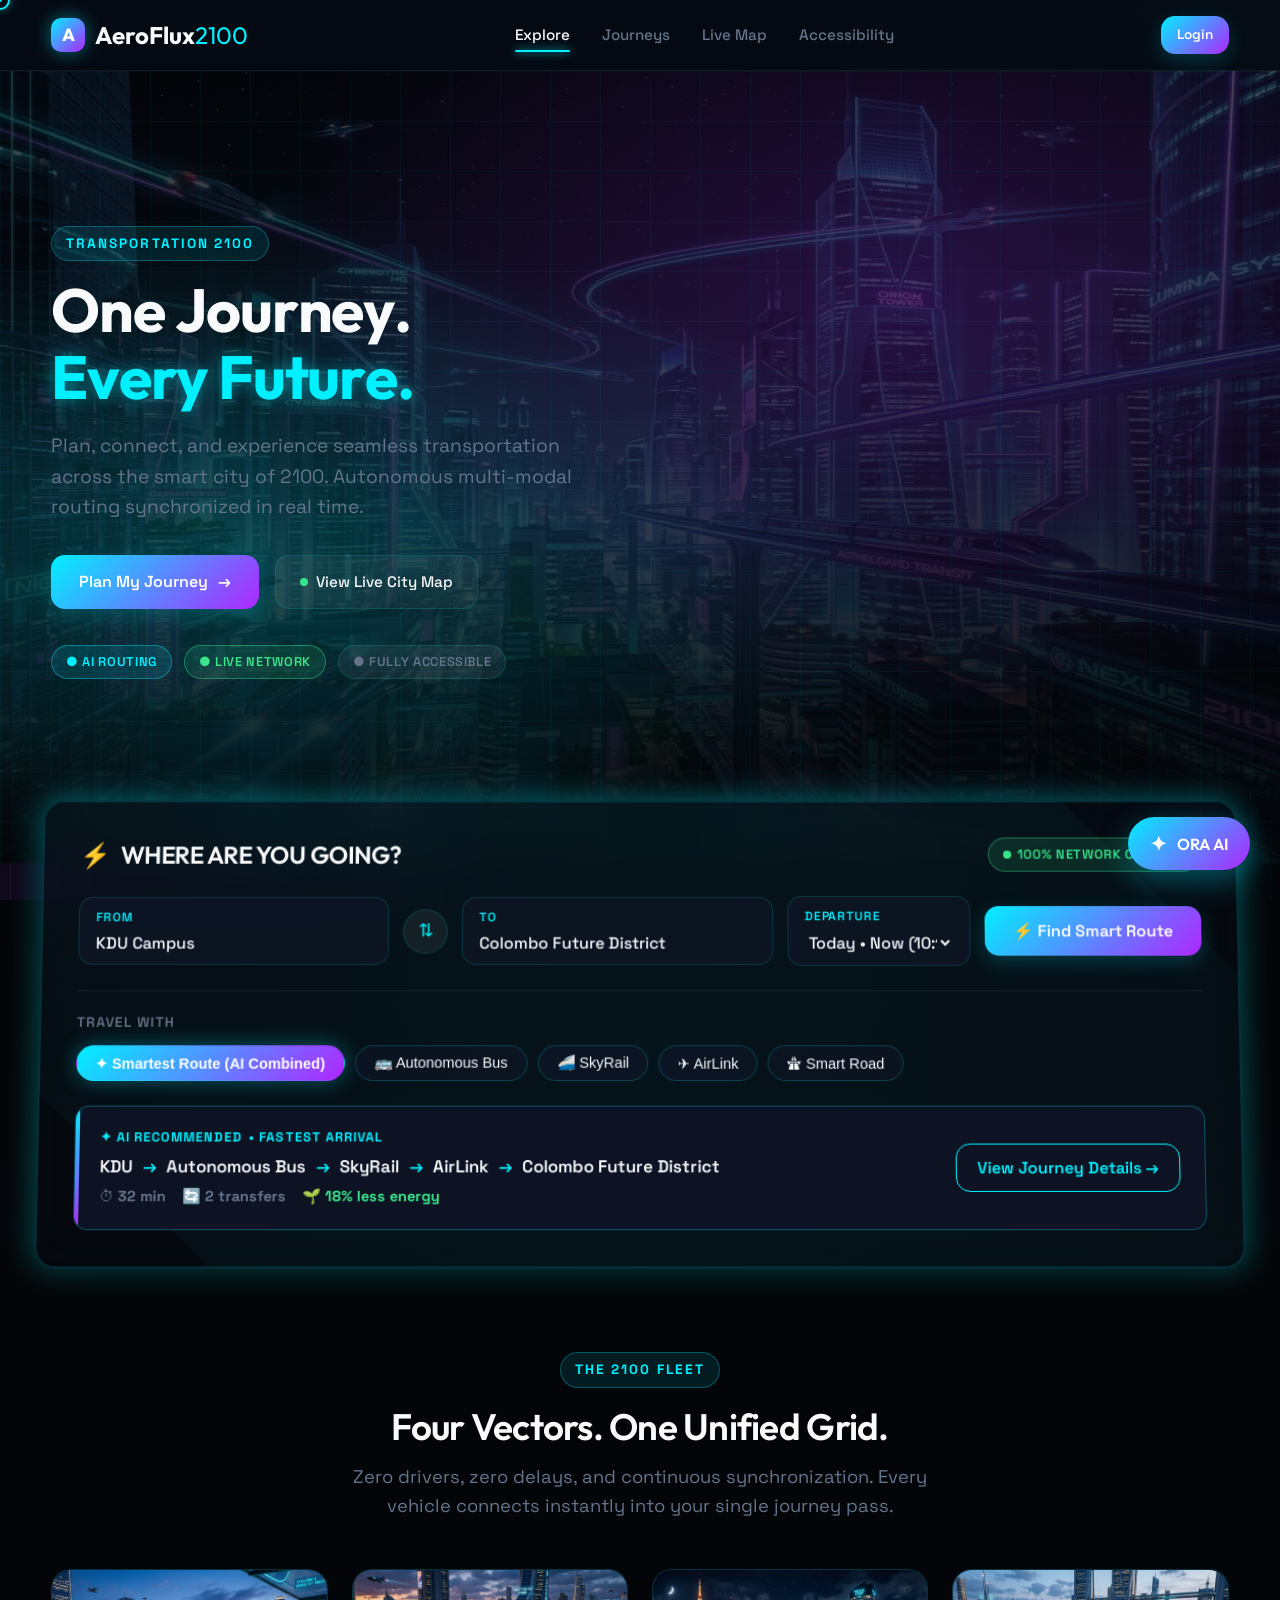
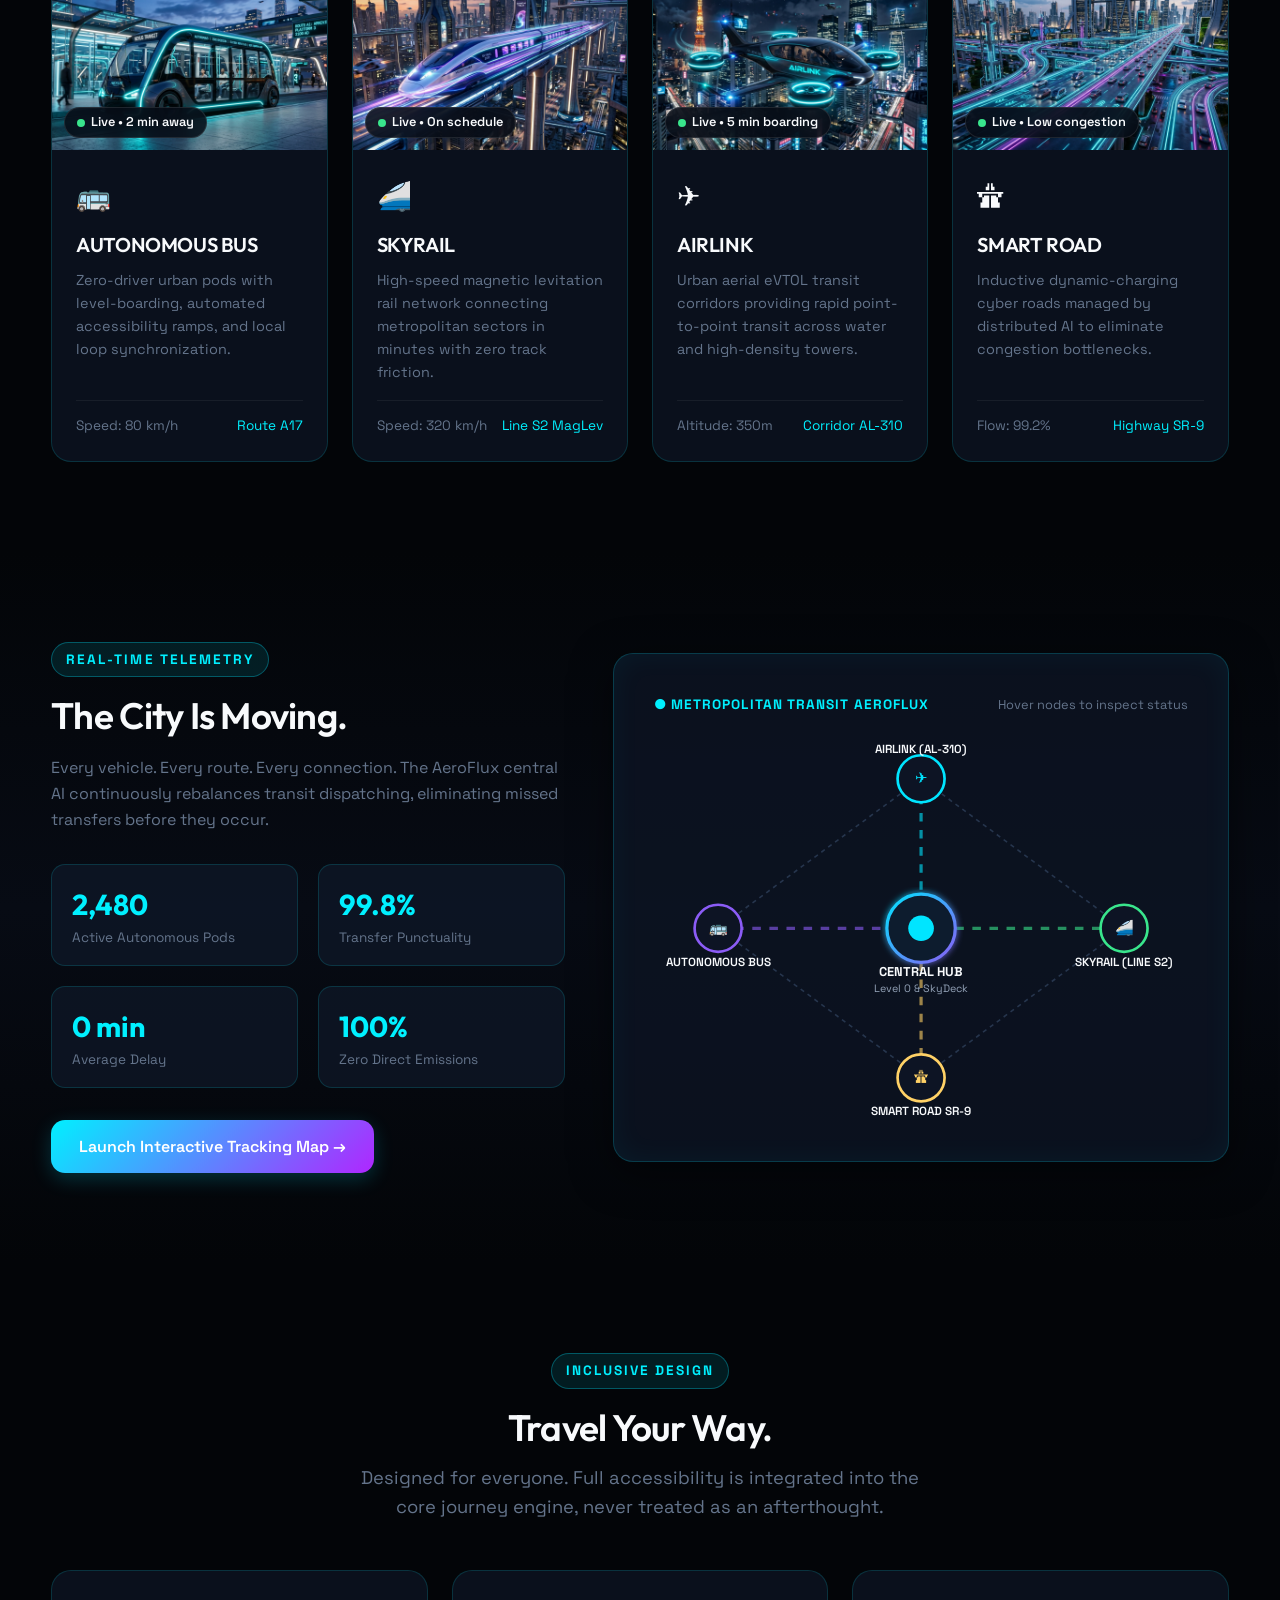
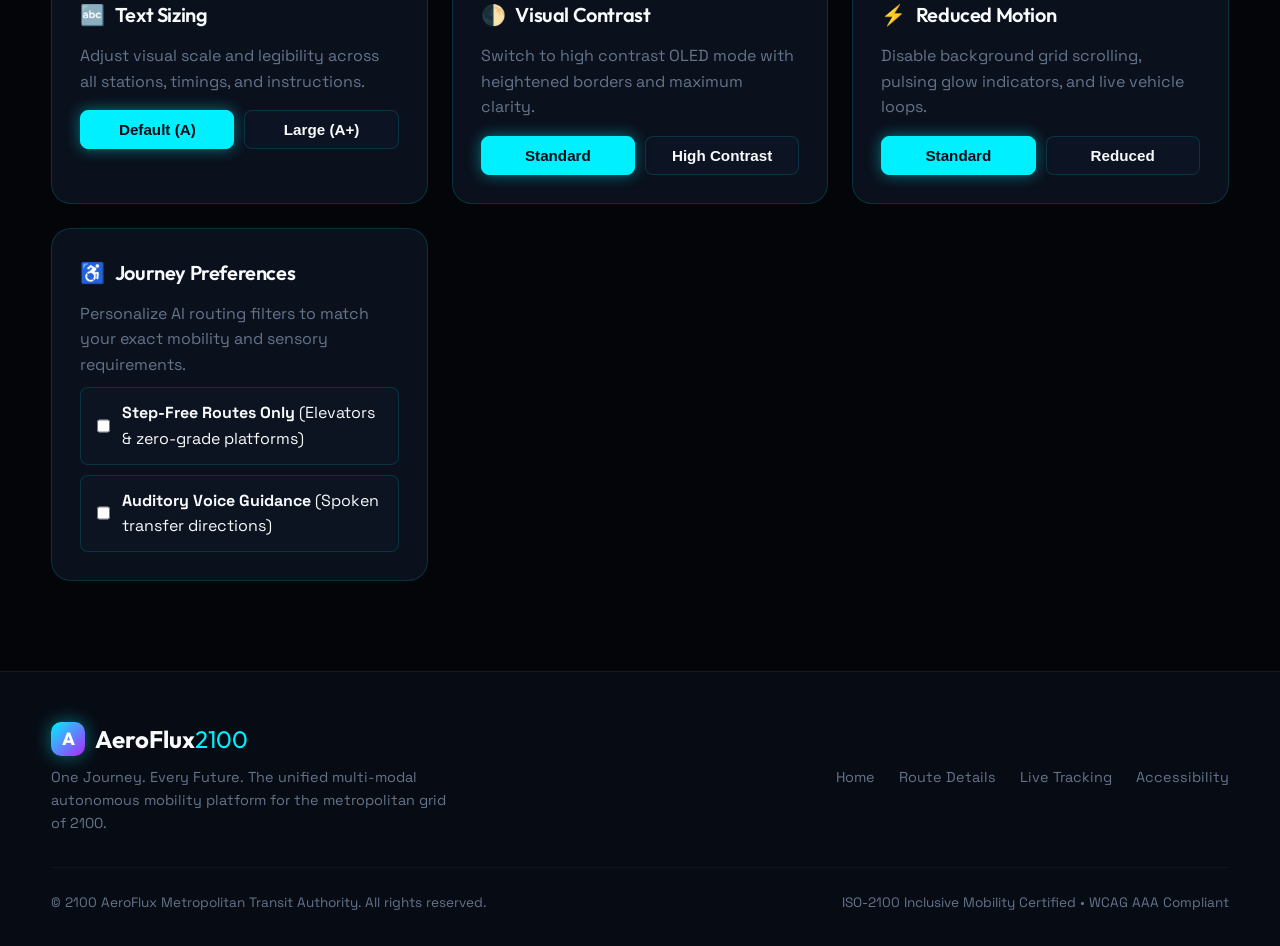
==== commit 024ec91a: "Add login page" ====
--- a/index.html
+++ b/index.html
@@ -35,6 +35,7 @@
             </nav>
 
             <div class="nav-actions">
+                <a href="login.html" class="primary-btn" style="font-size: 0.85rem; padding: 8px 16px;">Login</a>
                 <button type="button" class="mobile-menu-btn" id="mobile-menu-toggle"
                     aria-label="Toggle navigation menu">
                     ☰
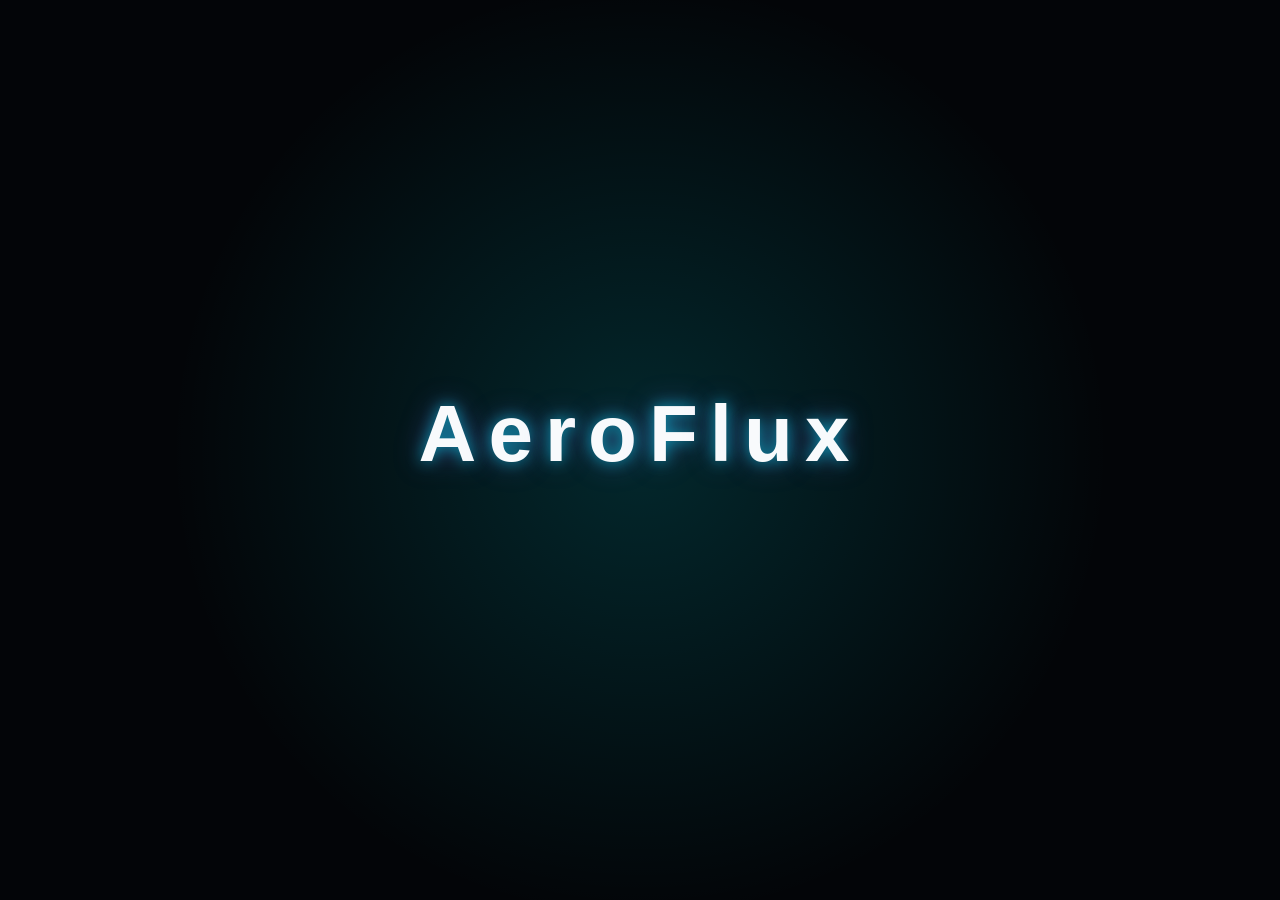
==== commit a283604c: "Add payment , notification" ====
--- a/index.html
+++ b/index.html
@@ -10,6 +10,8 @@
     <link rel="stylesheet" href="css/style.css">
     <link rel="stylesheet" href="css/animations.css">
     <link rel="stylesheet" href="css/responsive.css">
+    <link rel="stylesheet" href="css/notifications.css">
+    <link rel="stylesheet" href="css/payments.css">
 </head>
 
 <body>
@@ -35,6 +37,7 @@
             </nav>
 
             <div class="nav-actions">
+                <!-- Notification bell — injected by notifications.js; placeholder for initial render -->
                 <a href="login.html" class="primary-btn" style="font-size: 0.85rem; padding: 8px 16px;">Login</a>
                 <button type="button" class="mobile-menu-btn" id="mobile-menu-toggle"
                     aria-label="Toggle navigation menu">
@@ -470,6 +473,42 @@
                             <span><strong>Auditory Voice Guidance</strong> (Spoken transfer directions)</span>
                         </label>
                     </div>
+
+                    <!-- Notification Preferences - new addition -->
+                    <div class="access-card">
+                        <h3><span aria-hidden="true">&#128276;</span> Notification Preferences</h3>
+                        <p>Choose which AeroFlux real-time updates you receive.</p>
+                        <div class="af-notif-pref-card" style="border:none; padding: 0; background: none;">
+                            <div class="af-notif-pref-row">
+                                <span class="af-notif-pref-label">Journey Updates</span>
+                                <label class="af-toggle" aria-label="Toggle Journey Updates">
+                                    <input type="checkbox" data-notif-pref="journeyUpdates" checked>
+                                    <span class="af-toggle-slider"></span>
+                                </label>
+                            </div>
+                            <div class="af-notif-pref-row">
+                                <span class="af-notif-pref-label">Delay Alerts</span>
+                                <label class="af-toggle" aria-label="Toggle Delay Alerts">
+                                    <input type="checkbox" data-notif-pref="delayAlerts" checked>
+                                    <span class="af-toggle-slider"></span>
+                                </label>
+                            </div>
+                            <div class="af-notif-pref-row">
+                                <span class="af-notif-pref-label">Payment Updates</span>
+                                <label class="af-toggle" aria-label="Toggle Payment Updates">
+                                    <input type="checkbox" data-notif-pref="paymentUpdates" checked>
+                                    <span class="af-toggle-slider"></span>
+                                </label>
+                            </div>
+                            <div class="af-notif-pref-row">
+                                <span class="af-notif-pref-label">Service Alerts</span>
+                                <label class="af-toggle" aria-label="Toggle Service Alerts">
+                                    <input type="checkbox" data-notif-pref="serviceAlerts" checked>
+                                    <span class="af-toggle-slider"></span>
+                                </label>
+                            </div>
+                        </div>
+                    </div>
                 </div>
             </div>
         </section>
@@ -595,9 +634,9 @@
             <span class="icon">◉</span>
             <span>Journey</span>
         </a>
-        <a href="tracking.html" class="bottom-nav-item">
-            <span class="icon">🗺</span>
-            <span>Map</span>
+        <a href="payments.html" class="bottom-nav-item">
+            <span class="icon">💳</span>
+            <span>Payments</span>
         </a>
         <button type="button" class="bottom-nav-item"
             onclick="document.getElementById('accessibility-modal').classList.add('open')">
@@ -638,6 +677,8 @@
     </footer>
 
     <script src="js/common.js"></script>
+    <script src="js/notifications.js"></script>
+    <script src="js/payments.js"></script>
     <script src="js/main.js"></script>
 </body>
 
--- a/css/notifications.css
+++ b/css/notifications.css
@@ -0,0 +1,628 @@
+/* ==========================================================================
+   AeroFlux2100 — Notification System Styles
+   Uses only existing design tokens from style.css
+   ========================================================================== */
+
+/* ==========================================================================
+   NOTIFICATION BELL
+   ========================================================================== */
+.af-bell-btn {
+    position: relative;
+    background: rgba(255, 255, 255, 0.05);
+    border: 1px solid var(--border);
+    color: var(--text);
+    width: 40px;
+    height: 40px;
+    border-radius: var(--radius-md);
+    display: inline-flex;
+    align-items: center;
+    justify-content: center;
+    cursor: pointer;
+    transition: background 0.2s ease, border-color 0.2s ease, box-shadow 0.2s ease, color 0.2s ease;
+    flex-shrink: 0;
+}
+
+.af-bell-btn:hover,
+.af-bell-btn[aria-expanded="true"] {
+    background: rgba(0, 240, 255, 0.1);
+    border-color: var(--cyan);
+    color: var(--cyan);
+    box-shadow: 0 0 14px rgba(0, 240, 255, 0.2);
+}
+
+.af-bell-icon {
+    display: block;
+    flex-shrink: 0;
+}
+
+/* Unread Badge */
+.af-notif-badge {
+    position: absolute;
+    top: -5px;
+    right: -5px;
+    min-width: 18px;
+    height: 18px;
+    padding: 0 4px;
+    background: var(--red);
+    color: #fff;
+    font-size: 0.68rem;
+    font-weight: 700;
+    font-family: var(--font-body);
+    border-radius: var(--radius-full);
+    align-items: center;
+    justify-content: center;
+    line-height: 1;
+    box-shadow: 0 0 8px var(--red-glow);
+    animation: badgePulse 2s ease-in-out infinite;
+}
+
+@keyframes badgePulse {
+    0%, 100% { transform: scale(1);   }
+    50%       { transform: scale(1.12); }
+}
+
+/* Bell Ring Animation */
+@keyframes bellRing {
+    0%   { transform: rotate(0deg);    }
+    10%  { transform: rotate(14deg);   }
+    20%  { transform: rotate(-12deg);  }
+    30%  { transform: rotate(10deg);   }
+    40%  { transform: rotate(-8deg);   }
+    50%  { transform: rotate(6deg);    }
+    60%  { transform: rotate(-4deg);   }
+    70%  { transform: rotate(2deg);    }
+    80%  { transform: rotate(-1deg);   }
+    90%  { transform: rotate(0deg);    }
+    100% { transform: scale(1.1) rotate(0deg); filter: drop-shadow(0 0 8px var(--cyan)); }
+}
+
+.af-bell-ring {
+    animation: bellRing 0.7s cubic-bezier(0.36, 0.07, 0.19, 0.97) forwards;
+}
+
+body.reduce-motion .af-bell-ring,
+@media (prefers-reduced-motion: reduce) {
+    .af-bell-ring { animation: none; }
+}
+
+/* ==========================================================================
+   NOTIFICATION PANEL
+   ========================================================================== */
+.af-notif-panel {
+    position: fixed;
+    top: 70px;
+    right: 20px;
+    width: min(420px, calc(100vw - 24px));
+    max-height: calc(100vh - 90px);
+    background: rgba(10, 16, 28, 0.92);
+    backdrop-filter: blur(24px);
+    -webkit-backdrop-filter: blur(24px);
+    border: 1px solid var(--glass-border);
+    border-radius: var(--radius-lg);
+    box-shadow: 0 20px 60px rgba(0, 0, 0, 0.7),
+                0 0 30px rgba(0, 240, 255, 0.08);
+    z-index: 9000;
+    display: flex;
+    flex-direction: column;
+    opacity: 0;
+    transform: translateY(-8px) scale(0.97);
+    pointer-events: none;
+    transition: opacity 0.25s ease, transform 0.25s cubic-bezier(0.16, 1, 0.3, 1);
+    overflow: hidden;
+}
+
+.af-notif-panel.af-panel-open {
+    opacity: 1;
+    transform: translateY(0) scale(1);
+    pointer-events: auto;
+}
+
+/* Mobile — bottom sheet */
+@media (max-width: 768px) {
+    .af-notif-panel {
+        top: auto;
+        bottom: 74px;
+        right: 0;
+        left: 0;
+        width: 100%;
+        max-height: 75vh;
+        border-radius: 20px 20px 0 0;
+        border-bottom: none;
+    }
+}
+
+/* Panel Header */
+.af-panel-header {
+    display: flex;
+    align-items: center;
+    justify-content: space-between;
+    padding: 20px 20px 14px;
+    border-bottom: 1px solid rgba(255, 255, 255, 0.06);
+    flex-shrink: 0;
+}
+
+.af-panel-title {
+    font-size: 1rem;
+    font-weight: 700;
+    letter-spacing: 0.1em;
+    color: var(--text);
+    font-family: var(--font-heading);
+}
+
+.af-panel-header-actions {
+    display: flex;
+    align-items: center;
+    gap: 12px;
+}
+
+.af-text-btn {
+    background: none;
+    border: none;
+    color: var(--cyan);
+    font-size: 0.8rem;
+    font-weight: 600;
+    font-family: var(--font-body);
+    cursor: pointer;
+    padding: 4px 0;
+    transition: opacity 0.2s;
+}
+
+.af-text-btn:hover { opacity: 0.7; }
+
+.af-panel-close {
+    background: rgba(255, 255, 255, 0.06);
+    border: 1px solid var(--border);
+    color: var(--muted);
+    width: 28px;
+    height: 28px;
+    border-radius: var(--radius-sm);
+    display: flex;
+    align-items: center;
+    justify-content: center;
+    cursor: pointer;
+    font-size: 1.1rem;
+    line-height: 1;
+    transition: background 0.2s, color 0.2s;
+}
+
+.af-panel-close:hover {
+    background: rgba(255, 92, 122, 0.12);
+    border-color: var(--red);
+    color: var(--red);
+}
+
+/* Filter Tabs */
+.af-notif-filters {
+    display: flex;
+    gap: 6px;
+    padding: 12px 16px;
+    border-bottom: 1px solid rgba(255, 255, 255, 0.05);
+    overflow-x: auto;
+    -webkit-overflow-scrolling: touch;
+    scrollbar-width: none;
+    flex-shrink: 0;
+}
+
+.af-notif-filters::-webkit-scrollbar { display: none; }
+
+.af-filter-tab {
+    background: rgba(255, 255, 255, 0.04);
+    border: 1px solid rgba(255, 255, 255, 0.08);
+    color: var(--muted);
+    padding: 5px 14px;
+    border-radius: var(--radius-full);
+    font-size: 0.78rem;
+    font-weight: 600;
+    font-family: var(--font-body);
+    cursor: pointer;
+    white-space: nowrap;
+    transition: all 0.2s ease;
+    flex-shrink: 0;
+}
+
+.af-filter-tab:hover {
+    color: var(--text);
+    border-color: var(--border);
+}
+
+.af-filter-tab.active {
+    background: rgba(0, 240, 255, 0.12);
+    border-color: rgba(0, 240, 255, 0.4);
+    color: var(--cyan);
+}
+
+/* Notification List */
+.af-notif-list {
+    flex: 1;
+    overflow-y: auto;
+    padding: 8px 0;
+    scrollbar-width: thin;
+    scrollbar-color: rgba(0, 240, 255, 0.15) transparent;
+}
+
+.af-notif-list::-webkit-scrollbar { width: 4px; }
+.af-notif-list::-webkit-scrollbar-track { background: transparent; }
+.af-notif-list::-webkit-scrollbar-thumb {
+    background: rgba(0, 240, 255, 0.15);
+    border-radius: 2px;
+}
+
+/* ==========================================================================
+   NOTIFICATION CARDS
+   ========================================================================== */
+.af-notif-card {
+    display: flex;
+    gap: 12px;
+    padding: 14px 16px;
+    cursor: pointer;
+    transition: background 0.2s ease;
+    border-left: 2px solid transparent;
+    position: relative;
+}
+
+.af-notif-card:hover {
+    background: rgba(255, 255, 255, 0.04);
+}
+
+.af-notif-unread {
+    background: rgba(0, 240, 255, 0.04);
+    border-left-color: var(--cyan);
+}
+
+.af-notif-unread:hover {
+    background: rgba(0, 240, 255, 0.07);
+}
+
+/* Priority borders */
+.af-notif-important {
+    border-left-color: var(--yellow) !important;
+}
+
+.af-notif-urgent {
+    border-left-color: var(--red) !important;
+    background: rgba(255, 92, 122, 0.04);
+}
+
+.af-notif-icon {
+    font-size: 1.4rem;
+    flex-shrink: 0;
+    width: 36px;
+    height: 36px;
+    display: flex;
+    align-items: center;
+    justify-content: center;
+    background: rgba(255, 255, 255, 0.04);
+    border-radius: var(--radius-sm);
+}
+
+.af-notif-content {
+    flex: 1;
+    min-width: 0;
+}
+
+.af-notif-title-row {
+    display: flex;
+    align-items: center;
+    gap: 8px;
+    margin-bottom: 4px;
+}
+
+.af-notif-title {
+    font-size: 0.9rem;
+    font-weight: 600;
+    color: var(--text);
+    white-space: nowrap;
+    overflow: hidden;
+    text-overflow: ellipsis;
+}
+
+.af-notif-unread-dot {
+    width: 7px;
+    height: 7px;
+    border-radius: 50%;
+    background: var(--cyan);
+    flex-shrink: 0;
+    box-shadow: 0 0 6px var(--cyan-glow);
+}
+
+.af-notif-msg {
+    font-size: 0.82rem;
+    color: var(--muted);
+    line-height: 1.45;
+    margin-bottom: 6px;
+    white-space: normal;
+}
+
+.af-notif-time {
+    font-size: 0.75rem;
+    color: rgba(100, 116, 139, 0.7);
+    font-family: var(--font-body);
+}
+
+.af-notif-action-btn {
+    display: inline-block;
+    margin-top: 8px;
+    font-size: 0.78rem;
+    font-weight: 600;
+    color: var(--cyan);
+    text-decoration: none;
+    border: 1px solid rgba(0, 240, 255, 0.25);
+    padding: 4px 12px;
+    border-radius: var(--radius-full);
+    transition: background 0.2s, box-shadow 0.2s;
+}
+
+.af-notif-action-btn:hover {
+    background: rgba(0, 240, 255, 0.1);
+    box-shadow: 0 0 10px rgba(0, 240, 255, 0.15);
+}
+
+/* Empty State */
+.af-notif-empty {
+    flex-direction: column;
+    align-items: center;
+    justify-content: center;
+    padding: 48px 24px;
+    gap: 12px;
+    color: var(--muted);
+    text-align: center;
+}
+
+.af-empty-icon {
+    width: 64px;
+    height: 64px;
+    border-radius: 50%;
+    background: rgba(0, 240, 255, 0.06);
+    border: 1px solid rgba(0, 240, 255, 0.1);
+    display: flex;
+    align-items: center;
+    justify-content: center;
+    color: var(--cyan);
+    opacity: 0.5;
+}
+
+.af-notif-empty h3 {
+    font-size: 1rem;
+    font-weight: 600;
+    color: var(--text);
+}
+
+.af-notif-empty p {
+    font-size: 0.85rem;
+}
+
+/* ==========================================================================
+   TOAST NOTIFICATIONS
+   ========================================================================== */
+.af-toast-container {
+    position: fixed;
+    bottom: 24px;
+    right: 24px;
+    z-index: 99000;
+    display: flex;
+    flex-direction: column;
+    gap: 10px;
+    pointer-events: none;
+    max-width: 360px;
+    width: calc(100vw - 32px);
+}
+
+@media (max-width: 768px) {
+    .af-toast-container {
+        bottom: 90px;
+        right: 12px;
+        left: 12px;
+        max-width: none;
+        width: auto;
+    }
+}
+
+.af-toast {
+    background: rgba(10, 16, 28, 0.95);
+    backdrop-filter: blur(16px);
+    -webkit-backdrop-filter: blur(16px);
+    border: 1px solid rgba(0, 240, 255, 0.15);
+    border-radius: var(--radius-md);
+    box-shadow: 0 8px 32px rgba(0, 0, 0, 0.6), 0 0 20px rgba(0, 240, 255, 0.08);
+    padding: 14px 16px;
+    pointer-events: auto;
+    opacity: 0;
+    transform: translateX(30px);
+    transition: opacity 0.3s ease, transform 0.3s cubic-bezier(0.16, 1, 0.3, 1);
+    border-left: 3px solid var(--cyan);
+}
+
+.af-toast.af-toast-urgent {
+    border-left-color: var(--red);
+    box-shadow: 0 8px 32px rgba(0, 0, 0, 0.6), 0 0 20px rgba(255, 92, 122, 0.12);
+}
+
+.af-toast.af-toast-important {
+    border-left-color: var(--yellow);
+}
+
+.af-toast.af-toast-visible {
+    opacity: 1;
+    transform: translateX(0);
+}
+
+.af-toast.af-toast-out {
+    opacity: 0;
+    transform: translateX(20px);
+    transition: opacity 0.25s ease, transform 0.25s ease;
+}
+
+.af-toast-header {
+    display: flex;
+    align-items: center;
+    gap: 8px;
+    margin-bottom: 8px;
+}
+
+.af-toast-dot {
+    width: 7px;
+    height: 7px;
+    border-radius: 50%;
+    background: var(--cyan);
+    flex-shrink: 0;
+    animation: pulseDot 1.6s infinite;
+}
+
+.af-toast-type {
+    font-size: 0.72rem;
+    font-weight: 700;
+    letter-spacing: 0.1em;
+    color: var(--cyan);
+    flex: 1;
+}
+
+.af-toast-close {
+    background: none;
+    border: none;
+    color: var(--muted);
+    font-size: 1rem;
+    cursor: pointer;
+    padding: 0 2px;
+    line-height: 1;
+    transition: color 0.2s;
+    flex-shrink: 0;
+}
+
+.af-toast-close:hover { color: var(--text); }
+
+.af-toast-body strong {
+    display: block;
+    font-size: 0.88rem;
+    color: var(--text);
+    font-family: var(--font-body);
+    margin-bottom: 4px;
+}
+
+.af-toast-body p {
+    font-size: 0.8rem;
+    color: var(--muted);
+    margin: 0;
+    line-height: 1.4;
+}
+
+.af-toast-action {
+    display: inline-block;
+    margin-top: 8px;
+    font-size: 0.78rem;
+    font-weight: 600;
+    color: var(--cyan);
+    text-decoration: none;
+    transition: opacity 0.2s;
+}
+
+.af-toast-action:hover { opacity: 0.75; }
+
+/* Reduced motion overrides */
+body.reduce-motion .af-toast,
+body.reduce-motion .af-notif-panel,
+body.reduce-motion .af-bell-ring {
+    transition: none !important;
+    animation: none !important;
+}
+
+@media (prefers-reduced-motion: reduce) {
+    .af-toast,
+    .af-notif-panel {
+        transition: none !important;
+        animation: none !important;
+    }
+    .af-toast-visible {
+        opacity: 1 !important;
+        transform: none !important;
+    }
+}
+
+/* ==========================================================================
+   NOTIFICATION PREFERENCES (inside existing accessibility section)
+   ========================================================================== */
+.af-notif-pref-card {
+    background: rgba(7, 11, 20, 0.5);
+    border: 1px solid var(--border);
+    border-radius: var(--radius-md);
+    padding: 20px;
+}
+
+.af-notif-pref-card h3 {
+    font-size: 1rem;
+    font-weight: 600;
+    margin-bottom: 14px;
+    display: flex;
+    align-items: center;
+    gap: 8px;
+}
+
+.af-notif-pref-row {
+    display: flex;
+    align-items: center;
+    justify-content: space-between;
+    padding: 8px 0;
+    border-bottom: 1px solid rgba(255, 255, 255, 0.04);
+    gap: 12px;
+}
+
+.af-notif-pref-row:last-child { border-bottom: none; }
+
+.af-notif-pref-label {
+    font-size: 0.88rem;
+    color: var(--text);
+    font-weight: 500;
+}
+
+/* Toggle Switch */
+.af-toggle {
+    position: relative;
+    display: inline-block;
+    width: 42px;
+    height: 22px;
+    flex-shrink: 0;
+}
+
+.af-toggle input {
+    opacity: 0;
+    width: 0;
+    height: 0;
+    position: absolute;
+}
+
+.af-toggle-slider {
+    position: absolute;
+    inset: 0;
+    background: rgba(255,255,255,0.08);
+    border: 1px solid var(--border);
+    border-radius: var(--radius-full);
+    cursor: pointer;
+    transition: background 0.25s, border-color 0.25s;
+}
+
+.af-toggle-slider::before {
+    content: '';
+    position: absolute;
+    left: 3px;
+    top: 50%;
+    transform: translateY(-50%);
+    width: 14px;
+    height: 14px;
+    background: var(--muted);
+    border-radius: 50%;
+    transition: transform 0.25s cubic-bezier(0.4, 0, 0.2, 1), background 0.25s;
+}
+
+.af-toggle input:checked + .af-toggle-slider {
+    background: rgba(0, 240, 255, 0.15);
+    border-color: var(--cyan);
+}
+
+.af-toggle input:checked + .af-toggle-slider::before {
+    transform: translateX(20px) translateY(-50%);
+    background: var(--cyan);
+}
+
+.af-toggle input:focus-visible + .af-toggle-slider {
+    outline: 2px solid var(--cyan);
+    outline-offset: 2px;
+}
--- a/css/payments.css
+++ b/css/payments.css
@@ -0,0 +1,1115 @@
+/* ==========================================================================
+   AeroFlux2100 — Payment System Styles
+   Uses only existing design tokens from style.css
+   ========================================================================== */
+
+/* ==========================================================================
+   PAYMENT PAGE LAYOUT
+   ========================================================================== */
+.af-payments-page {
+    min-height: 100vh;
+    padding: 100px 0 80px;
+}
+
+.af-payments-page-header {
+    margin-bottom: 40px;
+}
+
+.af-payments-page-header h1 {
+    font-size: clamp(1.8rem, 3.5vw, 2.4rem);
+    font-weight: 700;
+    margin-bottom: 8px;
+    font-family: var(--font-heading);
+}
+
+.af-payments-page-header p {
+    font-size: 1rem;
+    color: var(--muted);
+}
+
+.af-payments-section {
+    margin-bottom: 48px;
+}
+
+.af-section-title-row {
+    display: flex;
+    align-items: center;
+    justify-content: space-between;
+    margin-bottom: 20px;
+    gap: 12px;
+    flex-wrap: wrap;
+}
+
+.af-section-title {
+    font-size: 1rem;
+    font-weight: 700;
+    letter-spacing: 0.08em;
+    color: var(--cyan);
+    text-transform: uppercase;
+    font-family: var(--font-heading);
+}
+
+/* ==========================================================================
+   PAYMENT METHOD CARDS (display cards)
+   ========================================================================== */
+.af-pm-grid {
+    display: grid;
+    grid-template-columns: repeat(auto-fill, minmax(280px, 1fr));
+    gap: 20px;
+}
+
+.af-pm-card {
+    border-radius: var(--radius-lg);
+    overflow: visible;
+    transition: transform 0.3s cubic-bezier(0.16, 1, 0.3, 1), box-shadow 0.3s ease;
+}
+
+.af-pm-card:hover .af-pm-card-inner {
+    transform: translateY(-4px);
+    box-shadow: 0 20px 50px rgba(0, 0, 0, 0.7), 0 0 30px rgba(0, 240, 255, 0.15);
+}
+
+.af-pm-card-default .af-pm-card-inner {
+    border: 1px solid rgba(0, 240, 255, 0.3);
+    box-shadow: 0 10px 35px rgba(0, 0, 0, 0.5), 0 0 20px rgba(0, 240, 255, 0.1);
+}
+
+.af-pm-card-inner {
+    position: relative;
+    border-radius: var(--radius-lg);
+    border: 1px solid rgba(255, 255, 255, 0.08);
+    padding: 24px;
+    box-shadow: 0 10px 35px rgba(0, 0, 0, 0.45);
+    overflow: hidden;
+    transition: transform 0.3s ease, box-shadow 0.3s ease;
+    aspect-ratio: 1.586 / 1;
+    display: flex;
+    flex-direction: column;
+    justify-content: space-between;
+    min-height: 180px;
+}
+
+/* Card shine sweep */
+.af-pm-card-shine {
+    position: absolute;
+    top: 0;
+    left: -100%;
+    width: 60%;
+    height: 100%;
+    background: linear-gradient(
+        105deg,
+        transparent,
+        rgba(255, 255, 255, 0.04),
+        rgba(255, 255, 255, 0.06),
+        transparent
+    );
+    transform: skewX(-15deg);
+    pointer-events: none;
+    transition: left 0.5s ease;
+}
+
+.af-pm-card:hover .af-pm-card-shine {
+    left: 150%;
+}
+
+@media (prefers-reduced-motion: reduce) {
+    .af-pm-card-shine { display: none; }
+    .af-pm-card:hover .af-pm-card-inner { transform: none; }
+}
+
+/* Geometric pattern overlay on card */
+.af-pm-card-inner::before {
+    content: '';
+    position: absolute;
+    inset: 0;
+    background:
+        radial-gradient(circle at 85% 15%, rgba(0, 240, 255, 0.08) 0%, transparent 40%),
+        radial-gradient(circle at 15% 85%, rgba(176, 38, 255, 0.06) 0%, transparent 40%);
+    pointer-events: none;
+    border-radius: inherit;
+}
+
+.af-pm-card-header {
+    display: flex;
+    justify-content: space-between;
+    align-items: flex-start;
+    position: relative;
+    z-index: 1;
+}
+
+.af-pm-brand-label {
+    font-size: 0.72rem;
+    font-weight: 700;
+    letter-spacing: 0.12em;
+    color: rgba(255, 255, 255, 0.5);
+    font-family: var(--font-heading);
+}
+
+.af-pm-brand-logo {
+    font-size: 0.85rem;
+    font-weight: 800;
+    letter-spacing: 0.1em;
+    color: rgba(255, 255, 255, 0.85);
+    font-family: var(--font-heading);
+    background: rgba(255, 255, 255, 0.08);
+    padding: 3px 8px;
+    border-radius: 4px;
+}
+
+.af-pm-card-number {
+    font-size: 1.1rem;
+    font-weight: 600;
+    letter-spacing: 0.2em;
+    color: rgba(255, 255, 255, 0.85);
+    font-family: var(--font-heading);
+    position: relative;
+    z-index: 1;
+    text-align: center;
+    margin: 4px 0;
+}
+
+.af-pm-card-footer {
+    display: flex;
+    justify-content: space-between;
+    align-items: flex-end;
+    position: relative;
+    z-index: 1;
+}
+
+.af-pm-card-meta-label {
+    font-size: 0.62rem;
+    letter-spacing: 0.1em;
+    color: rgba(255, 255, 255, 0.4);
+    text-transform: uppercase;
+    margin-bottom: 2px;
+}
+
+.af-pm-card-meta-val {
+    font-size: 0.82rem;
+    font-weight: 600;
+    color: rgba(255, 255, 255, 0.85);
+    font-family: var(--font-heading);
+}
+
+.af-pm-default-badge {
+    font-size: 0.68rem;
+    font-weight: 700;
+    color: var(--cyan);
+    letter-spacing: 0.08em;
+    background: rgba(0, 240, 255, 0.1);
+    border: 1px solid rgba(0, 240, 255, 0.25);
+    padding: 3px 8px;
+    border-radius: var(--radius-full);
+}
+
+/* Card action row below the card */
+.af-pm-card-actions {
+    display: flex;
+    align-items: center;
+    justify-content: space-between;
+    padding: 12px 4px 0;
+    gap: 10px;
+}
+
+.af-pm-is-default-tag {
+    font-size: 0.82rem;
+    font-weight: 600;
+}
+
+.af-pm-remove-btn {
+    background: none;
+    border: 1px solid rgba(255, 92, 122, 0.25);
+    color: var(--red);
+    padding: 6px 14px;
+    border-radius: var(--radius-md);
+    font-size: 0.82rem;
+    font-weight: 600;
+    font-family: var(--font-body);
+    cursor: pointer;
+    transition: background 0.2s, box-shadow 0.2s;
+}
+
+.af-pm-remove-btn:hover {
+    background: rgba(255, 92, 122, 0.1);
+    box-shadow: 0 0 10px rgba(255, 92, 122, 0.15);
+}
+
+/* Empty State */
+.af-pm-empty {
+    flex-direction: column;
+    align-items: center;
+    padding: 48px 24px;
+    gap: 16px;
+    text-align: center;
+    border: 1px dashed rgba(0, 240, 255, 0.15);
+    border-radius: var(--radius-lg);
+    animation: emptyCardPulse 3s ease-in-out infinite;
+}
+
+@keyframes emptyCardPulse {
+    0%, 100% { border-color: rgba(0, 240, 255, 0.1); }
+    50%       { border-color: rgba(0, 240, 255, 0.25); }
+}
+
+.af-pm-empty-icon {
+    font-size: 2.5rem;
+    opacity: 0.4;
+}
+
+.af-pm-empty h3 {
+    font-size: 1.1rem;
+    font-weight: 600;
+    color: var(--text);
+}
+
+.af-pm-empty p {
+    font-size: 0.9rem;
+    color: var(--muted);
+    max-width: 320px;
+}
+
+/* ==========================================================================
+   TRANSACTION HISTORY
+   ========================================================================== */
+.af-tx-list {
+    display: flex;
+    flex-direction: column;
+    gap: 0;
+    border: 1px solid var(--border);
+    border-radius: var(--radius-lg);
+    overflow: hidden;
+}
+
+.af-tx-row {
+    display: flex;
+    align-items: center;
+    justify-content: space-between;
+    padding: 16px 20px;
+    border-bottom: 1px solid rgba(255, 255, 255, 0.04);
+    gap: 16px;
+    transition: background 0.2s;
+    flex-wrap: wrap;
+}
+
+.af-tx-row:last-child { border-bottom: none; }
+
+.af-tx-row:hover {
+    background: rgba(255, 255, 255, 0.03);
+}
+
+.af-tx-info {
+    flex: 1;
+    min-width: 0;
+}
+
+.af-tx-route {
+    font-size: 0.95rem;
+    font-weight: 600;
+    color: var(--text);
+    margin-bottom: 4px;
+}
+
+.af-tx-meta {
+    display: flex;
+    align-items: center;
+    gap: 8px;
+    flex-wrap: wrap;
+    font-size: 0.78rem;
+    color: var(--muted);
+}
+
+.af-tx-id {
+    font-family: var(--font-body);
+    color: var(--cyan);
+    font-weight: 600;
+}
+
+.af-tx-right {
+    display: flex;
+    align-items: center;
+    gap: 12px;
+    flex-shrink: 0;
+    flex-wrap: wrap;
+    justify-content: flex-end;
+}
+
+.af-tx-amount {
+    font-size: 1rem;
+    font-weight: 700;
+    color: var(--text);
+    white-space: nowrap;
+}
+
+.af-tx-status {
+    font-size: 0.75rem;
+    font-weight: 700;
+    letter-spacing: 0.06em;
+    white-space: nowrap;
+}
+
+.af-tx-empty {
+    flex-direction: column;
+    align-items: center;
+    padding: 40px;
+    gap: 12px;
+    text-align: center;
+    color: var(--muted);
+}
+
+/* ==========================================================================
+   MODALS (Add Card, Remove Confirm, Receipt)
+   ========================================================================== */
+.af-modal-overlay {
+    position: fixed;
+    inset: 0;
+    background: rgba(3, 5, 8, 0.82);
+    backdrop-filter: blur(8px);
+    -webkit-backdrop-filter: blur(8px);
+    z-index: 10000;
+    display: flex;
+    align-items: center;
+    justify-content: center;
+    padding: 20px;
+    opacity: 0;
+    pointer-events: none;
+    transition: opacity 0.25s ease;
+}
+
+.af-modal-overlay.af-modal-open {
+    opacity: 1;
+    pointer-events: auto;
+}
+
+.af-modal-card {
+    background: rgba(10, 16, 28, 0.95);
+    backdrop-filter: blur(24px);
+    -webkit-backdrop-filter: blur(24px);
+    border: 1px solid var(--glass-border);
+    border-radius: var(--radius-lg);
+    box-shadow: 0 30px 80px rgba(0, 0, 0, 0.8), 0 0 40px rgba(0, 240, 255, 0.06);
+    width: min(480px, 100%);
+    max-height: calc(100vh - 40px);
+    overflow-y: auto;
+    transform: scale(0.96);
+    transition: transform 0.3s cubic-bezier(0.16, 1, 0.3, 1);
+}
+
+.af-modal-overlay.af-modal-open .af-modal-card {
+    transform: scale(1);
+}
+
+.af-modal-header {
+    display: flex;
+    align-items: center;
+    justify-content: space-between;
+    padding: 24px 24px 16px;
+    border-bottom: 1px solid rgba(255, 255, 255, 0.06);
+    position: sticky;
+    top: 0;
+    background: rgba(10, 16, 28, 0.98);
+    z-index: 1;
+}
+
+.af-modal-title {
+    font-size: 1rem;
+    font-weight: 700;
+    letter-spacing: 0.08em;
+    font-family: var(--font-heading);
+}
+
+.af-modal-close {
+    background: rgba(255, 255, 255, 0.05);
+    border: 1px solid var(--border);
+    color: var(--muted);
+    width: 30px;
+    height: 30px;
+    border-radius: var(--radius-sm);
+    display: flex;
+    align-items: center;
+    justify-content: center;
+    cursor: pointer;
+    font-size: 1.1rem;
+    transition: background 0.2s, color 0.2s;
+}
+
+.af-modal-close:hover {
+    background: rgba(255, 92, 122, 0.12);
+    color: var(--red);
+}
+
+.af-modal-body {
+    padding: 24px;
+}
+
+/* ==========================================================================
+   CARD FORM
+   ========================================================================== */
+.af-card-form {
+    display: flex;
+    flex-direction: column;
+    gap: 16px;
+}
+
+.af-form-group {
+    display: flex;
+    flex-direction: column;
+    gap: 6px;
+    position: relative;
+}
+
+.af-form-group label {
+    font-size: 0.76rem;
+    font-weight: 700;
+    letter-spacing: 0.08em;
+    color: var(--cyan);
+    text-transform: uppercase;
+}
+
+.af-form-row {
+    display: grid;
+    grid-template-columns: 1fr 1fr;
+    gap: 12px;
+}
+
+.af-form-input {
+    background: rgba(13, 20, 36, 0.9);
+    border: 1px solid var(--border);
+    border-radius: var(--radius-md);
+    color: var(--text);
+    font-family: var(--font-body);
+    font-size: 0.95rem;
+    padding: 12px 14px;
+    width: 100%;
+    transition: border-color 0.2s, box-shadow 0.2s;
+    outline: none;
+}
+
+.af-form-input:focus {
+    border-color: var(--cyan);
+    box-shadow: 0 0 0 3px rgba(0, 240, 255, 0.1);
+}
+
+.af-form-input::placeholder {
+    color: rgba(100, 116, 139, 0.5);
+}
+
+.af-form-input.af-input-error {
+    border-color: var(--red);
+    box-shadow: 0 0 0 3px rgba(255, 92, 122, 0.1);
+}
+
+.af-field-error {
+    font-size: 0.76rem;
+    color: var(--red);
+    margin-top: 2px;
+}
+
+.af-card-num-wrap {
+    position: relative;
+}
+
+.af-card-num-wrap .af-form-input {
+    padding-right: 60px;
+    letter-spacing: 0.05em;
+}
+
+.af-detected-brand {
+    position: absolute;
+    right: 12px;
+    top: 50%;
+    transform: translateY(-50%);
+    font-size: 0.72rem;
+    font-weight: 800;
+    color: var(--cyan);
+    letter-spacing: 0.08em;
+}
+
+.af-form-checkbox-row {
+    display: flex;
+    align-items: center;
+    gap: 10px;
+    padding: 4px 0;
+}
+
+.af-form-checkbox-row input[type="checkbox"] {
+    width: 16px;
+    height: 16px;
+    accent-color: var(--cyan);
+    cursor: pointer;
+}
+
+.af-form-checkbox-row label {
+    font-size: 0.88rem;
+    color: var(--text);
+    cursor: pointer;
+    text-transform: none;
+    letter-spacing: normal;
+    font-weight: 500;
+}
+
+.af-form-disclaimer {
+    font-size: 0.76rem;
+    color: var(--muted);
+    padding: 10px 12px;
+    background: rgba(255, 209, 102, 0.06);
+    border: 1px solid rgba(255, 209, 102, 0.15);
+    border-radius: var(--radius-sm);
+    line-height: 1.5;
+}
+
+/* Card add success animation */
+.af-add-success-anim {
+    flex-direction: column;
+    align-items: center;
+    justify-content: center;
+    gap: 12px;
+    padding: 24px;
+}
+
+.af-success-ring {
+    width: 60px;
+    height: 60px;
+    border-radius: 50%;
+    border: 3px solid var(--cyan);
+    display: flex;
+    align-items: center;
+    justify-content: center;
+    animation: successRingPop 0.5s cubic-bezier(0.16, 1, 0.3, 1);
+    box-shadow: 0 0 20px rgba(0, 240, 255, 0.3);
+}
+
+@keyframes successRingPop {
+    0%   { transform: scale(0.6); opacity: 0; }
+    100% { transform: scale(1); opacity: 1; }
+}
+
+/* Btn spinner */
+.af-btn-spinner {
+    display: inline-block;
+    width: 14px;
+    height: 14px;
+    border: 2px solid rgba(255,255,255,0.3);
+    border-top-color: #fff;
+    border-radius: 50%;
+    animation: spin 0.7s linear infinite;
+    vertical-align: middle;
+}
+
+/* ==========================================================================
+   REMOVE CONFIRM MODAL
+   ========================================================================== */
+.af-remove-modal-body {
+    padding: 24px;
+    text-align: center;
+    display: flex;
+    flex-direction: column;
+    align-items: center;
+    gap: 16px;
+}
+
+.af-remove-icon {
+    font-size: 2rem;
+    width: 60px;
+    height: 60px;
+    border-radius: 50%;
+    background: rgba(255, 92, 122, 0.1);
+    border: 1px solid rgba(255, 92, 122, 0.25);
+    display: flex;
+    align-items: center;
+    justify-content: center;
+}
+
+.af-remove-modal-body h3 {
+    font-size: 1rem;
+    font-weight: 700;
+}
+
+.af-remove-detail {
+    font-size: 0.88rem;
+    color: var(--muted);
+}
+
+.af-remove-actions {
+    display: flex;
+    gap: 10px;
+    width: 100%;
+    justify-content: center;
+}
+
+.af-remove-btn-confirm {
+    background: var(--red);
+    color: #fff;
+    border: none;
+    padding: 11px 22px;
+    border-radius: var(--radius-md);
+    font-family: var(--font-body);
+    font-size: 0.9rem;
+    font-weight: 700;
+    cursor: pointer;
+    transition: opacity 0.2s, box-shadow 0.2s;
+}
+
+.af-remove-btn-confirm:hover {
+    opacity: 0.85;
+    box-shadow: 0 0 14px var(--red-glow);
+}
+
+/* ==========================================================================
+   RECEIPT MODAL
+   ========================================================================== */
+.af-receipt-body {
+    padding: 24px;
+    display: flex;
+    flex-direction: column;
+    align-items: center;
+    gap: 10px;
+}
+
+.af-receipt-logo {
+    font-size: 1.3rem;
+    font-weight: 800;
+    font-family: var(--font-heading);
+    color: var(--text);
+}
+
+.af-receipt-logo span { color: var(--cyan); }
+
+.af-receipt-title {
+    font-size: 0.8rem;
+    font-weight: 700;
+    letter-spacing: 0.1em;
+    color: var(--muted);
+    text-transform: uppercase;
+}
+
+.af-receipt-divider {
+    width: 100%;
+    height: 1px;
+    background: rgba(255, 255, 255, 0.06);
+    margin: 6px 0;
+}
+
+.af-receipt-rows {
+    width: 100%;
+    display: flex;
+    flex-direction: column;
+    gap: 2px;
+}
+
+.af-receipt-row {
+    display: flex;
+    justify-content: space-between;
+    align-items: center;
+    padding: 8px 0;
+    border-bottom: 1px solid rgba(255, 255, 255, 0.04);
+    font-size: 0.88rem;
+    gap: 16px;
+}
+
+.af-receipt-row span { color: var(--muted); }
+.af-receipt-row strong { color: var(--text); text-align: right; }
+
+.af-receipt-total strong {
+    font-size: 1.1rem !important;
+}
+
+.af-receipt-demo-note {
+    font-size: 0.72rem;
+    color: var(--muted);
+    text-align: center;
+    margin-top: 8px;
+    opacity: 0.6;
+}
+
+.af-receipt-actions {
+    padding: 16px 24px 24px;
+    display: flex;
+    gap: 10px;
+    justify-content: center;
+}
+
+/* ==========================================================================
+   PAYMENT CHECKOUT WIDGET (embedded in route.html)
+   ========================================================================== */
+.af-checkout-widget {
+    background: rgba(7, 11, 20, 0.6);
+    border: 1px solid var(--border);
+    border-radius: var(--radius-lg);
+    padding: 28px;
+    margin-top: 32px;
+    position: relative;
+    overflow: hidden;
+}
+
+.af-checkout-widget::before {
+    content: '';
+    position: absolute;
+    top: 0; left: 0; right: 0;
+    height: 2px;
+    background: var(--gradient-primary);
+}
+
+.af-checkout-header {
+    display: flex;
+    align-items: center;
+    gap: 10px;
+    margin-bottom: 20px;
+}
+
+.af-checkout-header h3 {
+    font-size: 0.85rem;
+    font-weight: 700;
+    letter-spacing: 0.1em;
+    color: var(--cyan);
+    text-transform: uppercase;
+}
+
+.af-checkout-pm-row {
+    display: flex;
+    align-items: center;
+    justify-content: space-between;
+    padding: 12px 16px;
+    background: rgba(0, 240, 255, 0.05);
+    border: 1px solid rgba(0, 240, 255, 0.15);
+    border-radius: var(--radius-md);
+    margin-bottom: 20px;
+    flex-wrap: wrap;
+    gap: 10px;
+}
+
+.af-checkout-pm-label {
+    font-size: 0.78rem;
+    color: var(--muted);
+    margin-bottom: 2px;
+    font-weight: 600;
+    text-transform: uppercase;
+    letter-spacing: 0.06em;
+}
+
+.af-checkout-pm-display {
+    font-size: 0.95rem;
+    font-weight: 600;
+    color: var(--text);
+    font-family: var(--font-body);
+}
+
+.af-checkout-pm-brand {
+    color: var(--cyan);
+    font-weight: 700;
+}
+
+.af-checkout-change-btn {
+    background: none;
+    border: 1px solid var(--border);
+    color: var(--cyan);
+    font-size: 0.8rem;
+    font-weight: 600;
+    font-family: var(--font-body);
+    padding: 6px 14px;
+    border-radius: var(--radius-md);
+    cursor: pointer;
+    transition: background 0.2s, border-color 0.2s;
+}
+
+.af-checkout-change-btn:hover {
+    background: rgba(0, 240, 255, 0.08);
+    border-color: var(--cyan);
+}
+
+.af-fare-breakdown {
+    border: 1px solid var(--border);
+    border-radius: var(--radius-md);
+    overflow: hidden;
+    margin-bottom: 20px;
+}
+
+.af-fare-row {
+    display: flex;
+    justify-content: space-between;
+    padding: 10px 16px;
+    border-bottom: 1px solid rgba(255, 255, 255, 0.04);
+    font-size: 0.88rem;
+    align-items: center;
+}
+
+.af-fare-row:last-child { border-bottom: none; }
+
+.af-fare-row span { color: var(--muted); }
+.af-fare-row strong { color: var(--text); }
+
+.af-fare-total {
+    background: rgba(0, 240, 255, 0.05);
+}
+
+.af-fare-total span {
+    color: var(--text) !important;
+    font-weight: 700;
+}
+
+.af-fare-total strong {
+    font-size: 1.1rem !important;
+    color: var(--cyan) !important;
+}
+
+.af-confirm-pay-btn {
+    width: 100%;
+    padding: 16px;
+    font-size: 1rem;
+    font-weight: 700;
+    letter-spacing: 0.06em;
+    position: relative;
+}
+
+.af-confirm-pay-btn:disabled {
+    opacity: 0.65;
+    cursor: not-allowed;
+    transform: none !important;
+}
+
+/* ==========================================================================
+   PAYMENT PROCESSING / SUCCESS / FAILURE OVERLAY
+   ========================================================================== */
+.af-payment-overlay {
+    position: fixed;
+    inset: 0;
+    background: rgba(3, 5, 8, 0.92);
+    backdrop-filter: blur(12px);
+    -webkit-backdrop-filter: blur(12px);
+    z-index: 20000;
+    display: flex;
+    align-items: center;
+    justify-content: center;
+    padding: 20px;
+    opacity: 0;
+    pointer-events: none;
+    transition: opacity 0.3s ease;
+}
+
+.af-payment-overlay.af-overlay-open {
+    opacity: 1;
+    pointer-events: auto;
+}
+
+.af-pay-overlay-card {
+    background: rgba(10, 16, 28, 0.97);
+    border: 1px solid var(--glass-border);
+    border-radius: var(--radius-lg);
+    padding: 48px 40px;
+    text-align: center;
+    display: flex;
+    flex-direction: column;
+    align-items: center;
+    gap: 20px;
+    width: min(420px, 100%);
+    box-shadow: 0 30px 80px rgba(0, 0, 0, 0.9), 0 0 40px rgba(0, 240, 255, 0.08);
+    animation: modalPop 0.3s cubic-bezier(0.16, 1, 0.3, 1);
+}
+
+@keyframes modalPop {
+    from { transform: scale(0.94); opacity: 0; }
+    to   { transform: scale(1); opacity: 1; }
+}
+
+.af-pay-spinner-ring {
+    width: 72px;
+    height: 72px;
+    border-radius: 50%;
+    border: 3px solid rgba(0, 240, 255, 0.15);
+    border-top-color: var(--cyan);
+    animation: spin 1s linear infinite;
+    box-shadow: 0 0 20px rgba(0, 240, 255, 0.2);
+}
+
+.af-pay-status-steps {
+    display: flex;
+    flex-direction: column;
+    gap: 8px;
+    text-align: left;
+    width: 100%;
+    max-width: 240px;
+}
+
+.af-pay-step {
+    font-size: 0.88rem;
+    color: var(--muted);
+    padding-left: 20px;
+    position: relative;
+    transition: color 0.3s;
+}
+
+.af-pay-step::before {
+    content: '○';
+    position: absolute;
+    left: 0;
+    color: var(--muted);
+    transition: color 0.3s, content 0.3s;
+}
+
+.af-pay-step.active {
+    color: var(--cyan);
+}
+
+.af-pay-step.active::before {
+    content: '●';
+    color: var(--cyan);
+}
+
+.af-pay-demo-label {
+    font-size: 0.72rem;
+    color: var(--muted);
+    opacity: 0.6;
+    margin: 0;
+}
+
+/* Success state */
+.af-pay-check-ring {
+    width: 72px;
+    height: 72px;
+    border-radius: 50%;
+    border: 3px solid var(--green);
+    display: flex;
+    align-items: center;
+    justify-content: center;
+    box-shadow: 0 0 25px rgba(57, 229, 140, 0.3);
+    animation: successRingPop 0.5s cubic-bezier(0.16, 1, 0.3, 1);
+}
+
+.af-checkmark {
+    width: 40px;
+    height: 40px;
+}
+
+.af-checkmark circle {
+    stroke: var(--green);
+    stroke-width: 2;
+    fill: none;
+}
+
+.af-check-path {
+    stroke: var(--green);
+    stroke-width: 3;
+    stroke-linecap: round;
+    stroke-linejoin: round;
+    stroke-dasharray: 48;
+    stroke-dashoffset: 48;
+    animation: drawCheck 0.4s ease 0.3s forwards;
+}
+
+@keyframes drawCheck {
+    to { stroke-dashoffset: 0; }
+}
+
+.af-pay-success-title {
+    font-size: 1.2rem;
+    font-weight: 700;
+    font-family: var(--font-heading);
+}
+
+.af-pay-receipt-mini {
+    width: 100%;
+    background: rgba(255, 255, 255, 0.03);
+    border: 1px solid rgba(255, 255, 255, 0.06);
+    border-radius: var(--radius-md);
+    padding: 12px 16px;
+    text-align: left;
+}
+
+.af-pay-success-actions {
+    display: flex;
+    gap: 10px;
+    flex-wrap: wrap;
+    justify-content: center;
+}
+
+/* Failure state */
+.af-pay-fail-icon {
+    width: 72px;
+    height: 72px;
+    border-radius: 50%;
+    border: 3px solid var(--red);
+    display: flex;
+    align-items: center;
+    justify-content: center;
+    font-size: 1.6rem;
+    color: var(--red);
+    box-shadow: 0 0 25px rgba(255, 92, 122, 0.25);
+}
+
+/* ==========================================================================
+   RESPONSIVE — PAYMENT SPECIFIC
+   ========================================================================== */
+@media (max-width: 768px) {
+    .af-pm-grid {
+        grid-template-columns: 1fr;
+    }
+
+    .af-checkout-widget {
+        padding: 20px 16px;
+    }
+
+    .af-modal-card {
+        width: 100%;
+        max-height: 90vh;
+        border-radius: 20px 20px 0 0;
+    }
+
+    .af-modal-overlay {
+        align-items: flex-end;
+        padding: 0;
+    }
+
+    .af-form-row {
+        grid-template-columns: 1fr;
+    }
+
+    .af-tx-row {
+        flex-direction: column;
+        align-items: flex-start;
+    }
+
+    .af-tx-right {
+        justify-content: flex-start;
+    }
+
+    .af-pay-overlay-card {
+        padding: 32px 24px;
+    }
+}
+
+@media (max-width: 430px) {
+    .af-pm-card-number {
+        font-size: 0.95rem;
+    }
+
+    .af-section-title-row {
+        flex-direction: column;
+        align-items: flex-start;
+    }
+}
+
+/* Reduced motion */
+body.reduce-motion .af-pay-spinner-ring,
+body.reduce-motion .af-pm-card-shine,
+body.reduce-motion .af-pay-check-ring,
+body.reduce-motion .af-checkmark,
+body.reduce-motion .af-pm-card:hover .af-pm-card-inner {
+    animation: none !important;
+    transition: none !important;
+    transform: none !important;
+}
+
+@media (prefers-reduced-motion: reduce) {
+    .af-pay-spinner-ring,
+    .af-pm-card-shine,
+    .af-check-path {
+        animation: none !important;
+    }
+
+    .af-check-path {
+        stroke-dashoffset: 0;
+    }
+
+    .af-pm-card:hover .af-pm-card-inner {
+        transform: none;
+    }
+}
